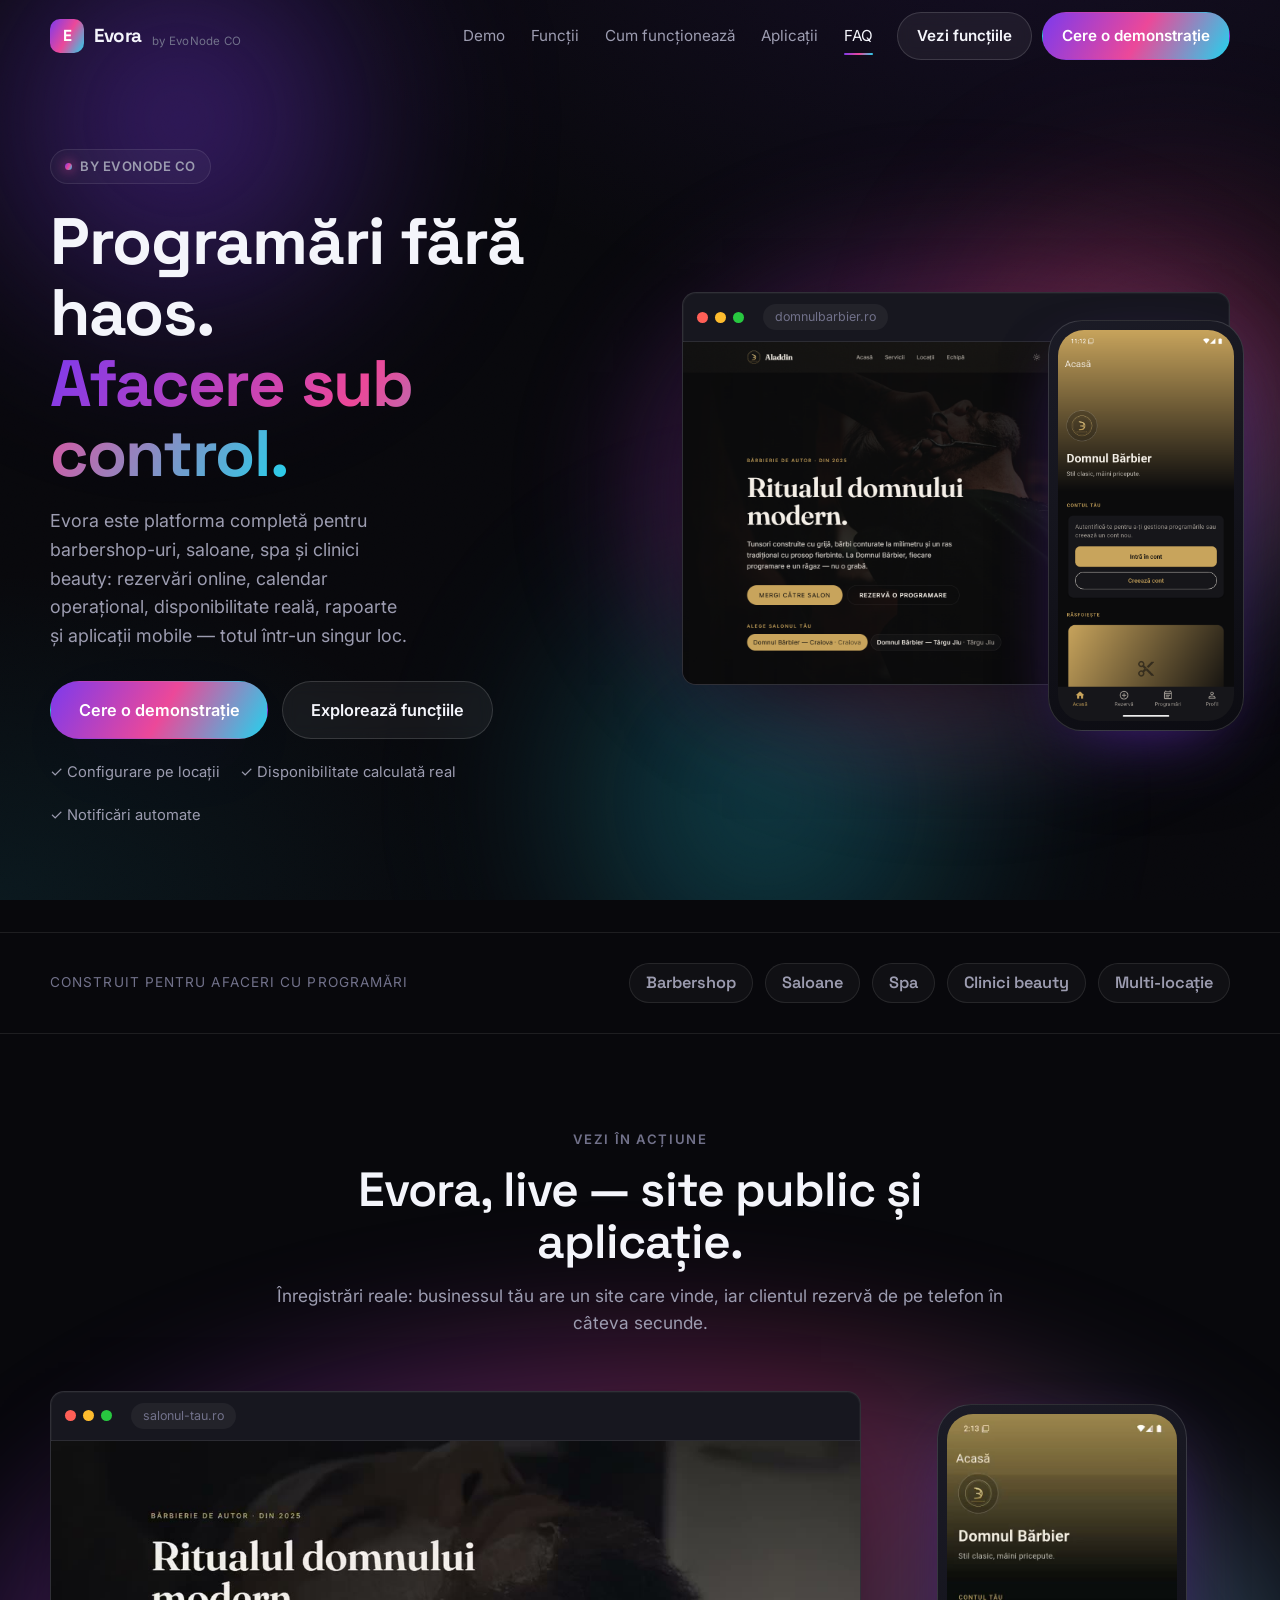
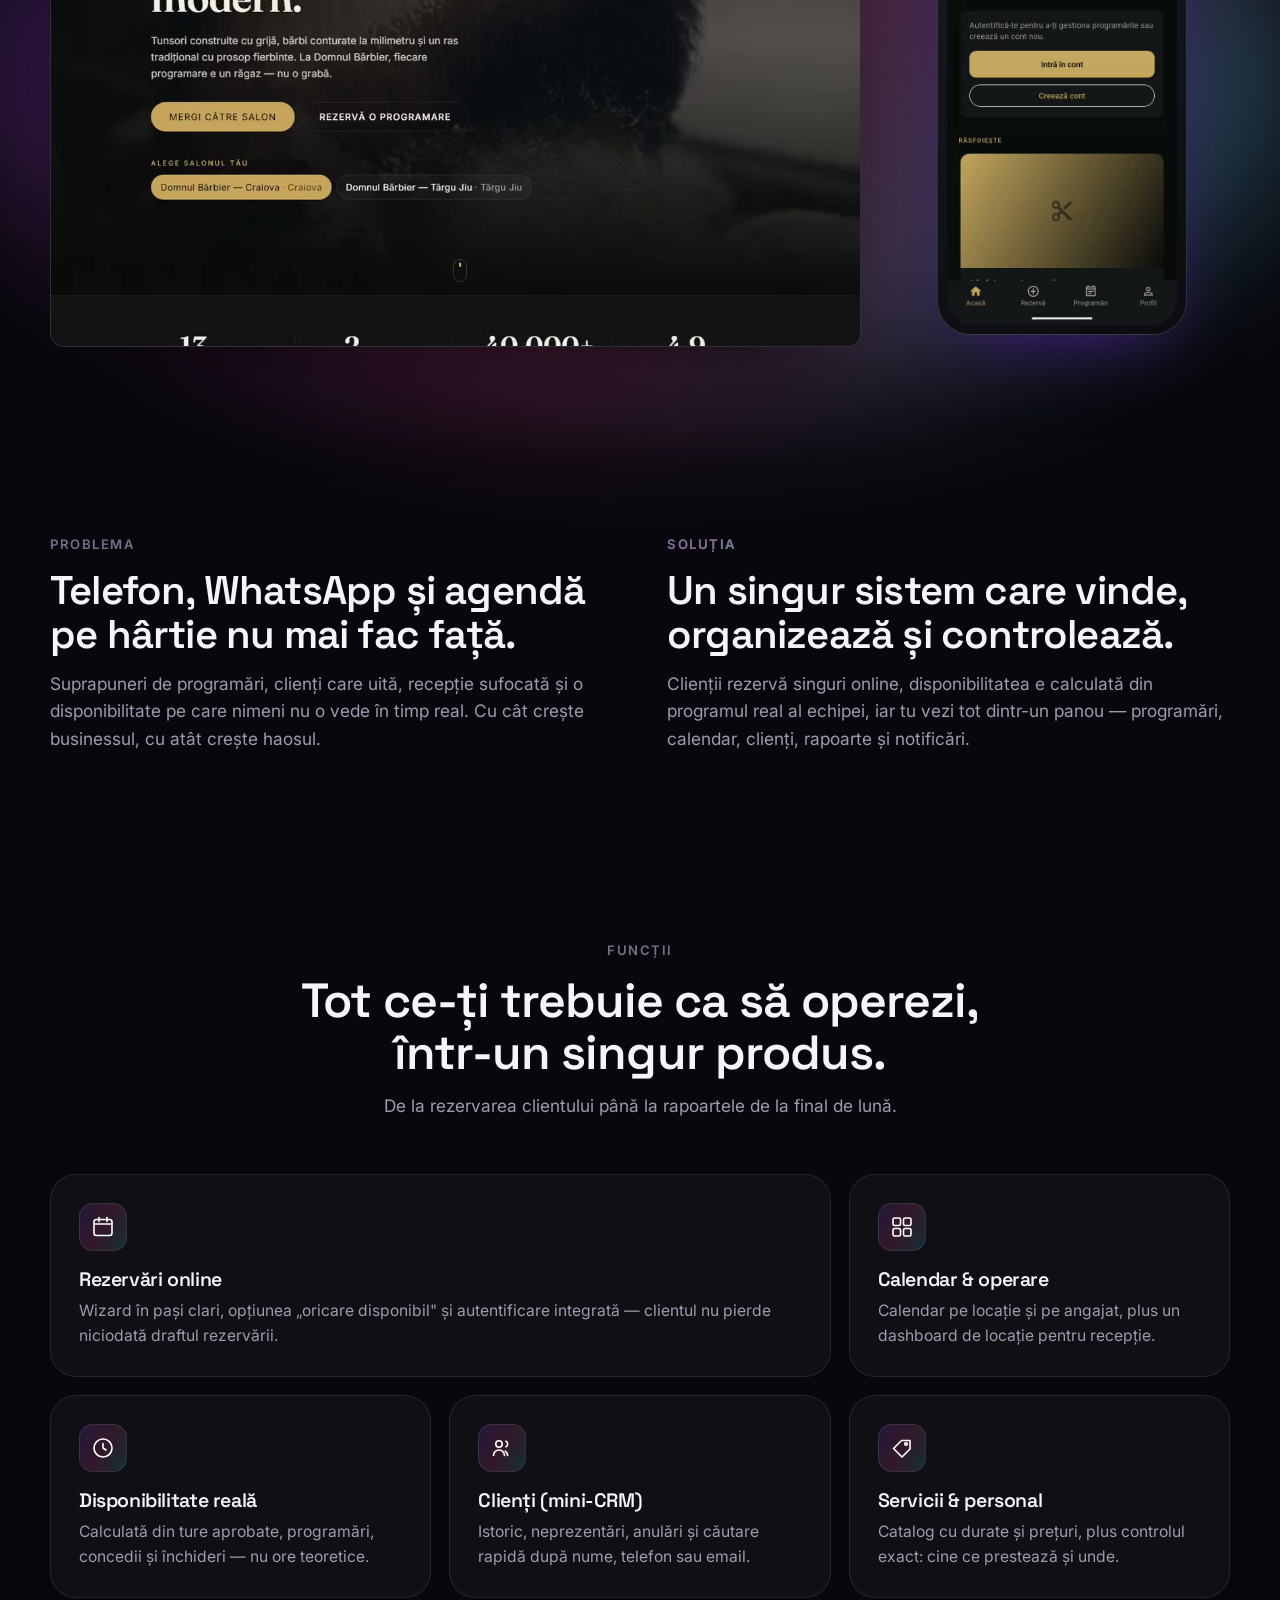
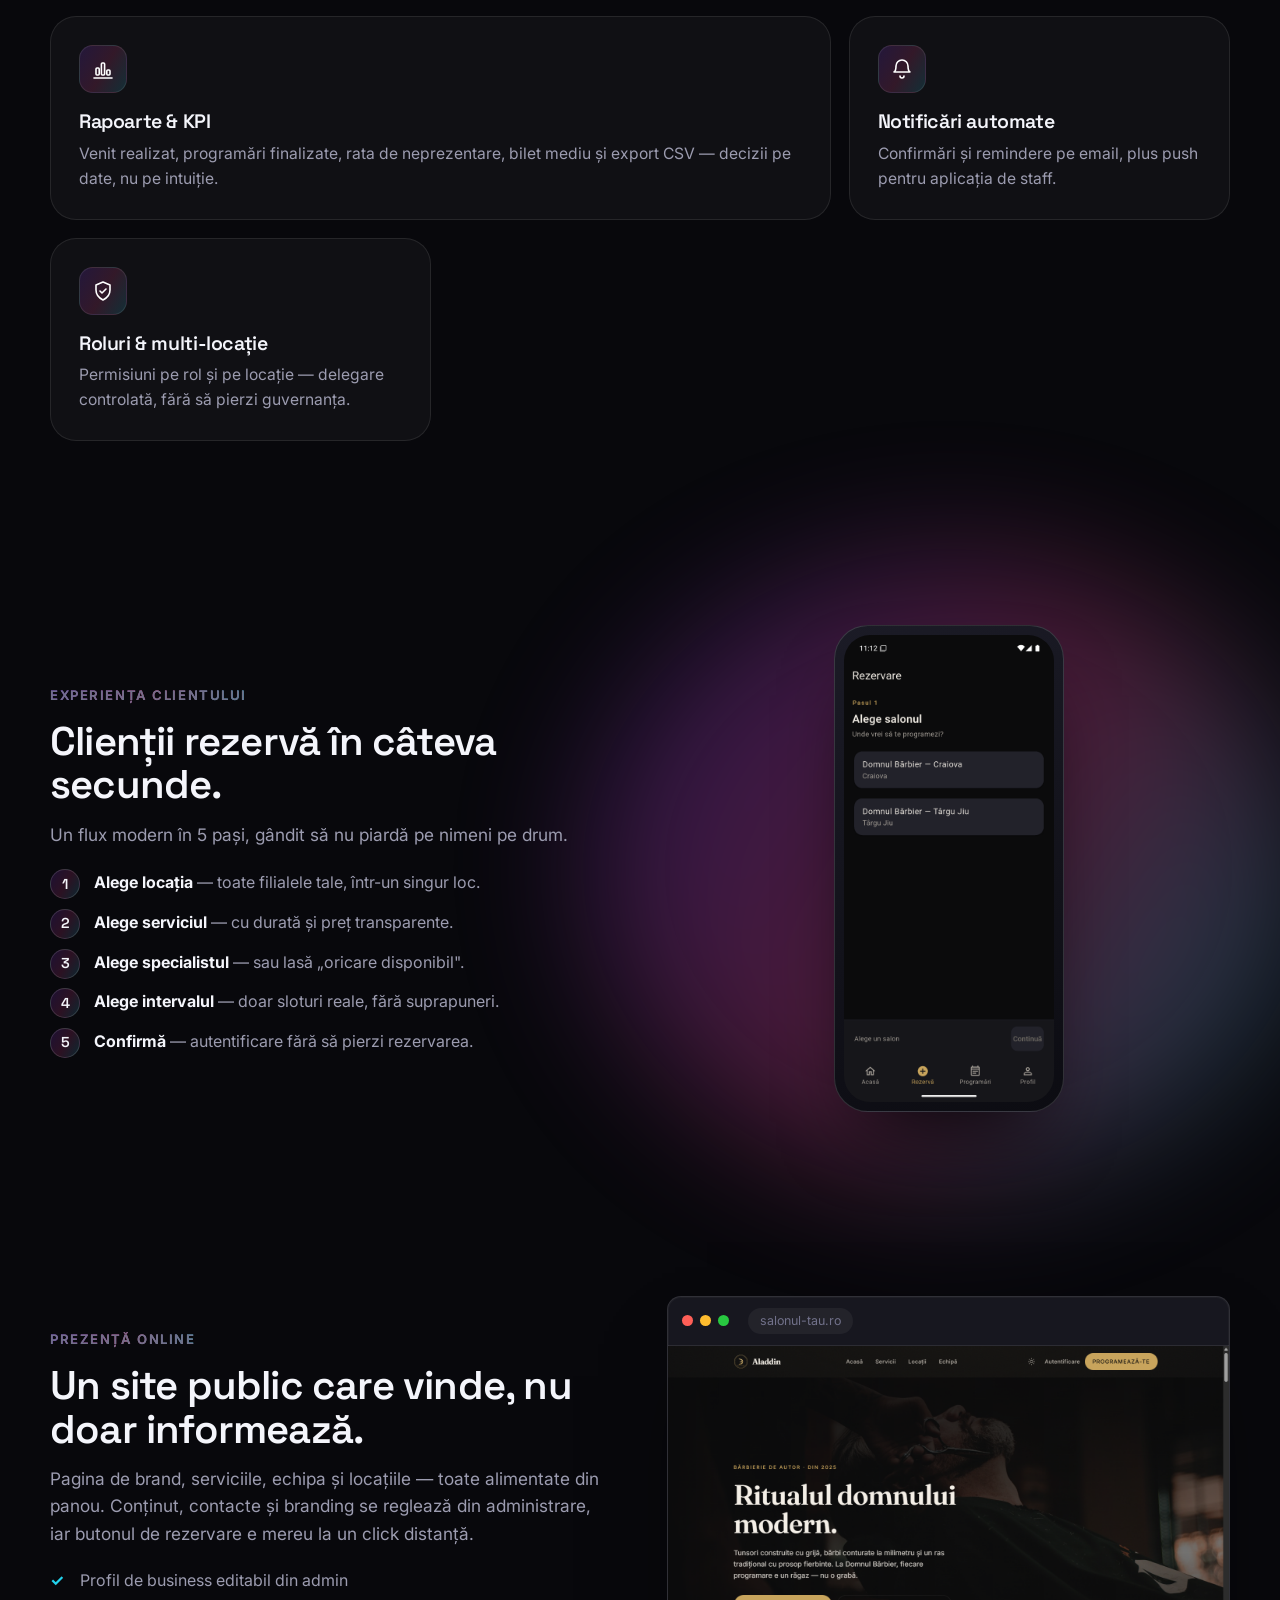
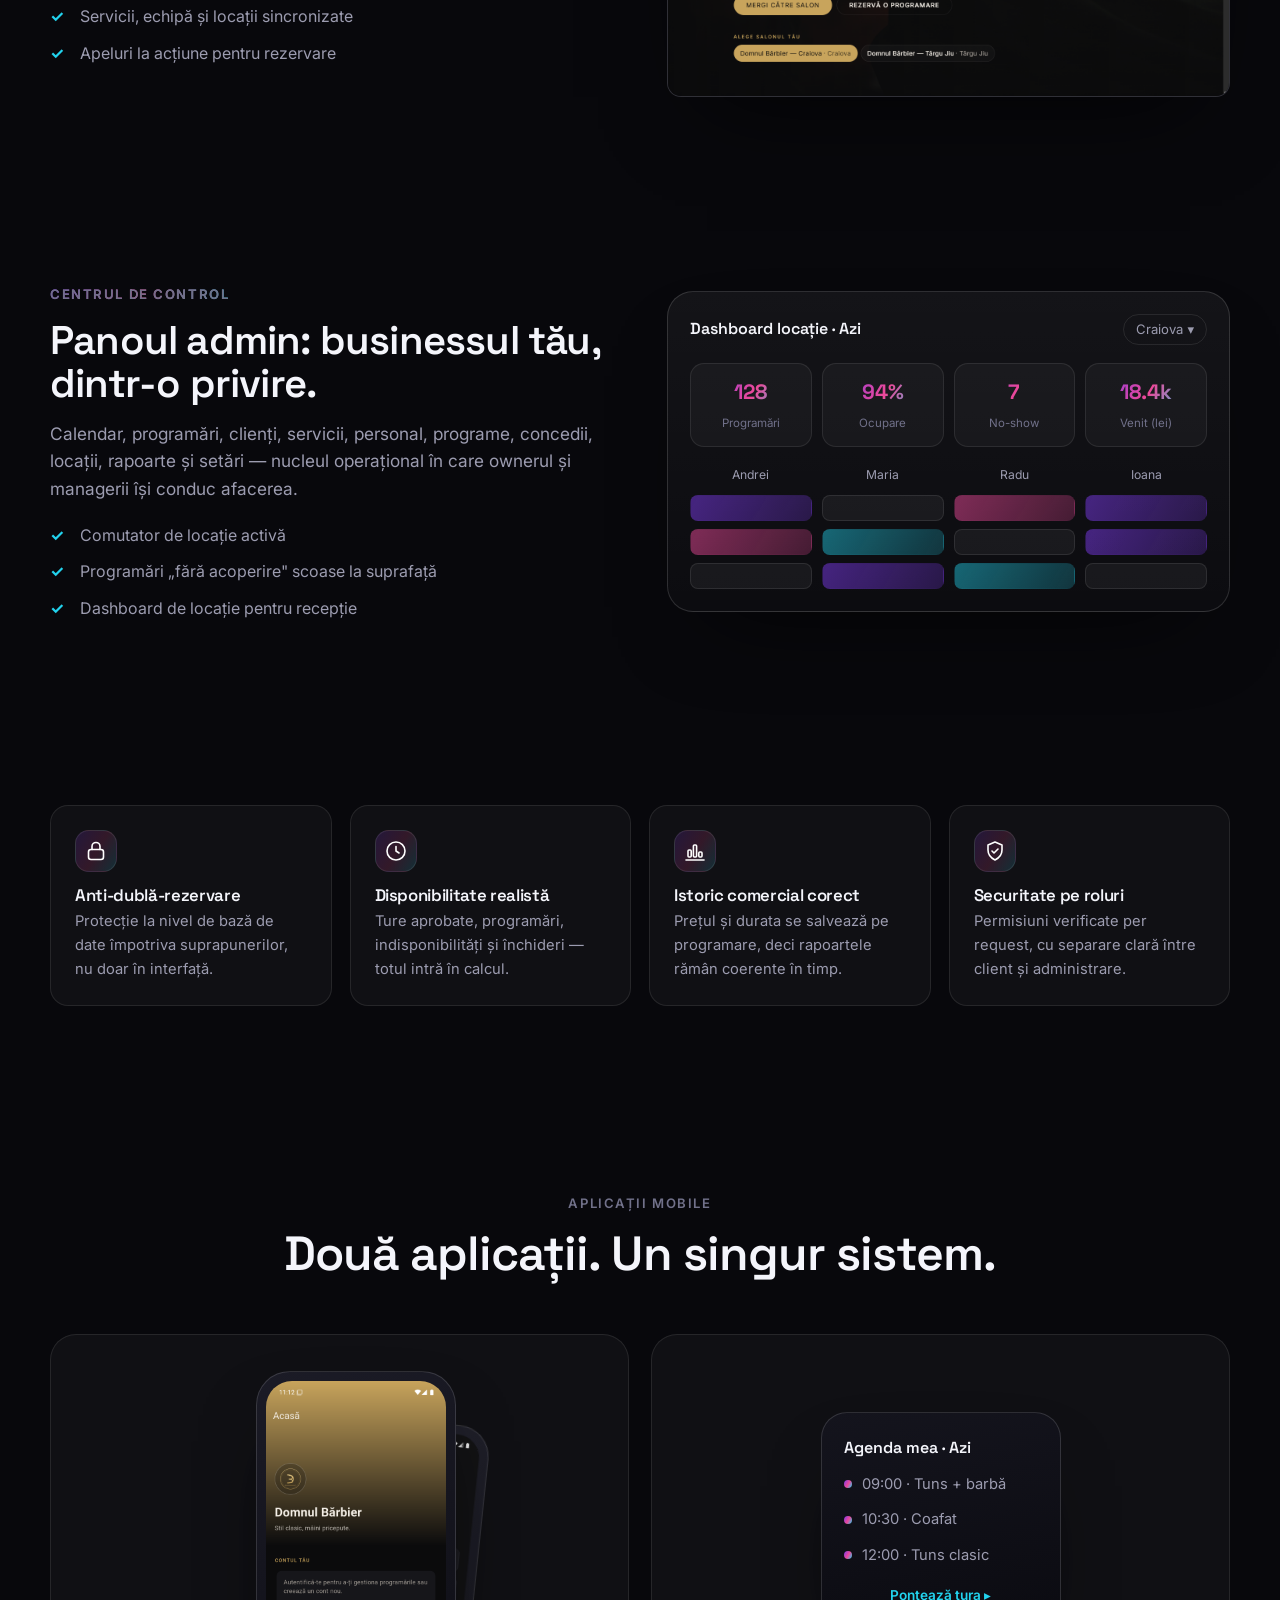
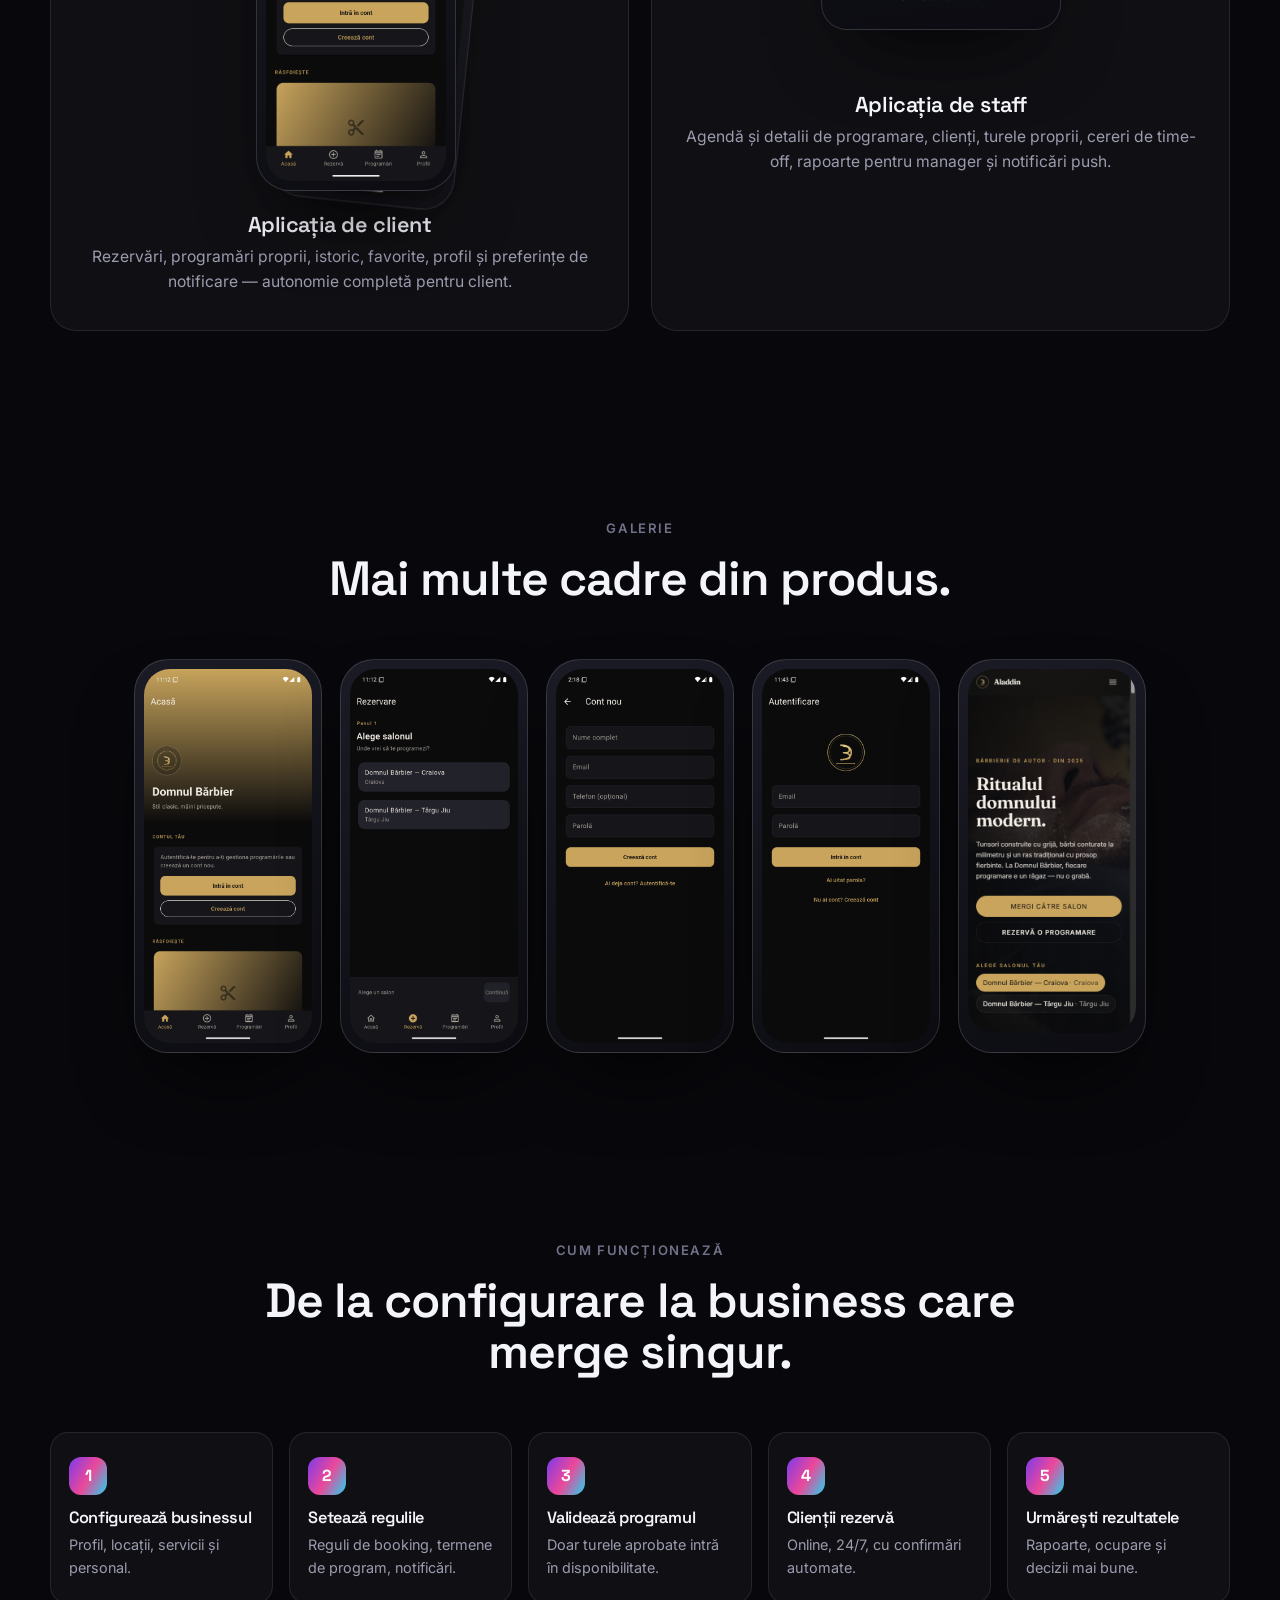
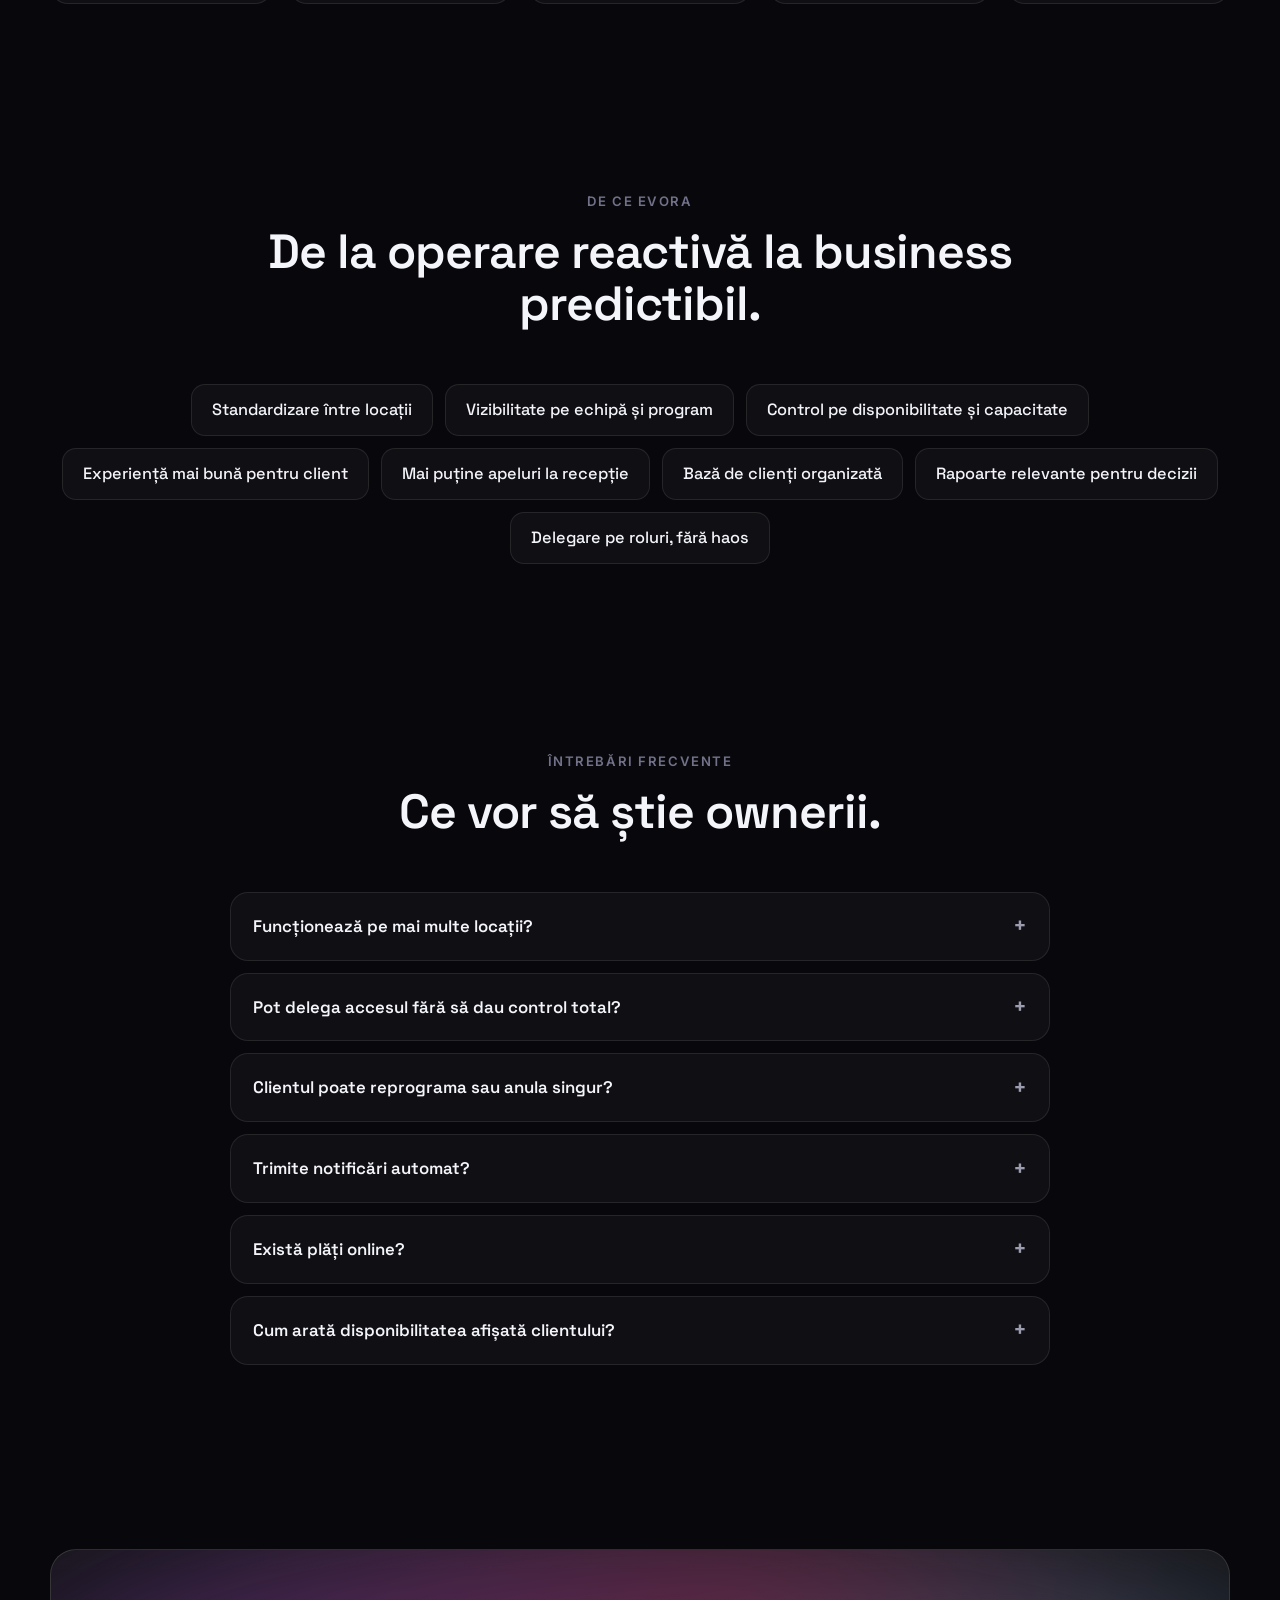
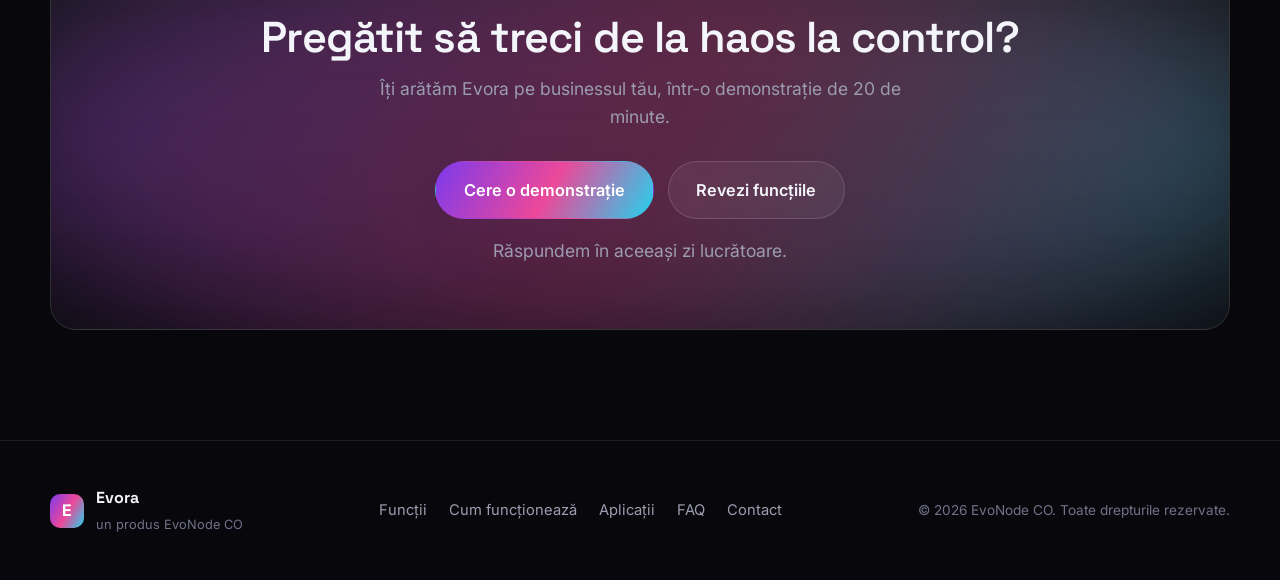
==== index.html @ c729e006 "feat: add "Vezi in actiune" video showcase + product gallery - Real demo videos: client app (screenr" ====
<!doctype html>
<html lang="ro">
<head>
  <meta charset="utf-8" />
  <meta name="viewport" content="width=device-width, initial-scale=1" />
  <title>Evora — Sistemul de operare al afacerii tale cu programări</title>
  <meta name="description" content="Evora este platforma completă pentru barbershop-uri, saloane, spa și clinici beauty: rezervări online, calendar operațional, disponibilitate reală, rapoarte și aplicații mobile. De la EvoNode CO." />
  <meta name="theme-color" content="#0A0A0F" />

  <!-- Open Graph / Twitter -->
  <meta property="og:type" content="website" />
  <meta property="og:url" content="https://evora-site.vercel.app/" />
  <meta property="og:site_name" content="Evora" />
  <meta property="og:title" content="Evora — programări fără haos, afacere sub control" />
  <meta property="og:description" content="Platforma completă de programări și operare pentru afaceri cu servicii. De la EvoNode CO." />
  <meta property="og:image" content="https://evora-site.vercel.app/assets/og.png" />
  <meta property="og:image:width" content="1200" />
  <meta property="og:image:height" content="630" />
  <meta name="twitter:card" content="summary_large_image" />
  <meta name="twitter:title" content="Evora — programări fără haos, afacere sub control" />
  <meta name="twitter:description" content="Platforma completă de programări și operare pentru afaceri cu servicii. De la EvoNode CO." />
  <meta name="twitter:image" content="https://evora-site.vercel.app/assets/og.png" />

  <link rel="icon" href="data:image/svg+xml,%3Csvg xmlns='http://www.w3.org/2000/svg' viewBox='0 0 64 64'%3E%3Cdefs%3E%3ClinearGradient id='g' x1='0' y1='0' x2='1' y2='1'%3E%3Cstop offset='0' stop-color='%237C3AED'/%3E%3Cstop offset='0.55' stop-color='%23EC4899'/%3E%3Cstop offset='1' stop-color='%2306B6D4'/%3E%3C/linearGradient%3E%3C/defs%3E%3Crect width='64' height='64' rx='16' fill='%230A0A0F'/%3E%3Ctext x='32' y='45' font-family='Arial,sans-serif' font-size='40' font-weight='700' text-anchor='middle' fill='url(%23g)'%3EE%3C/text%3E%3C/svg%3E" />

  <link rel="preconnect" href="https://fonts.googleapis.com" />
  <link rel="preconnect" href="https://fonts.gstatic.com" crossorigin />
  <link href="https://fonts.googleapis.com/css2?family=Inter:wght@400;500;600&family=Space+Grotesk:wght@500;600;700&display=swap" rel="stylesheet" />
  <link rel="stylesheet" href="styles.css" />
</head>
<body>
  <div class="scroll-progress" id="progress" aria-hidden="true"></div>
  <!-- Ambient gradient field -->
  <div class="bg-field" aria-hidden="true">
    <span class="blob blob-1"></span>
    <span class="blob blob-2"></span>
    <span class="blob blob-3"></span>
    <span class="grain"></span>
  </div>

  <!-- NAV -->
  <header class="nav" id="nav">
    <div class="container nav-inner">
      <a class="brand" href="#top" aria-label="Evora — acasă">
        <span class="brand-mark">E</span>
        <span class="brand-name">Evora</span>
        <span class="brand-by">by EvoNode&nbsp;CO</span>
      </a>
      <nav class="nav-links" aria-label="Navigare principală">
        <a href="#demo">Demo</a>
        <a href="#functii">Funcții</a>
        <a href="#cum">Cum funcționează</a>
        <a href="#mobile">Aplicații</a>
        <a href="#faq">FAQ</a>
      </nav>
      <div class="nav-cta">
        <a class="btn btn-ghost" href="#functii">Vezi funcțiile</a>
        <a class="btn btn-primary" href="#contact">Cere o demonstrație</a>
      </div>
      <button class="nav-toggle" id="navToggle" aria-label="Deschide meniul" aria-expanded="false">
        <span></span><span></span><span></span>
      </button>
    </div>
    <div class="mobile-menu" id="mobileMenu" hidden>
      <a href="#demo">Demo</a>
      <a href="#functii">Funcții</a>
      <a href="#cum">Cum funcționează</a>
      <a href="#mobile">Aplicații</a>
      <a href="#faq">FAQ</a>
      <a class="btn btn-primary" href="#contact">Cere o demonstrație</a>
    </div>
  </header>

  <main id="top">
    <!-- HERO -->
    <section class="hero">
      <div class="container hero-inner">
        <div class="hero-copy reveal">
          <span class="eyebrow"><span class="dot"></span> by EvoNode&nbsp;CO</span>
          <h1 class="hero-title">
            Programări fără haos.<br />
            <span class="grad-text">Afacere sub control.</span>
          </h1>
          <p class="hero-sub">
            Evora este platforma completă pentru barbershop-uri, saloane, spa și clinici
            beauty: rezervări online, calendar operațional, disponibilitate reală,
            rapoarte și aplicații mobile — totul într-un singur loc.
          </p>
          <div class="hero-actions">
            <a class="btn btn-primary btn-lg" href="#contact">Cere o demonstrație</a>
            <a class="btn btn-ghost btn-lg" href="#functii">Explorează funcțiile</a>
          </div>
          <ul class="hero-points">
            <li>✓ Configurare pe locații</li>
            <li>✓ Disponibilitate calculată real</li>
            <li>✓ Notificări automate</li>
          </ul>
        </div>

        <div class="hero-visual reveal">
          <div class="glow-ring" aria-hidden="true"></div>
          <figure class="browser">
            <div class="browser-bar"><span></span><span></span><span></span><em>domnulbarbier.ro</em></div>
            <img src="assets/public-site-desktop.png" alt="Site-ul public al unui salon construit cu Evora" loading="eager" />
          </figure>
          <figure class="phone phone-float">
            <img src="assets/app-home.png" alt="Aplicația de client Evora — ecranul principal" loading="lazy" />
          </figure>
        </div>
      </div>
    </section>

    <!-- TRUST BAND -->
    <section class="band reveal" aria-label="Pentru cine este Evora">
      <div class="container band-inner">
        <span class="band-label">Construit pentru afaceri cu programări</span>
        <div class="band-chips">
          <span>Barbershop</span><span>Saloane</span><span>Spa</span>
          <span>Clinici beauty</span><span>Multi-locație</span>
        </div>
      </div>
    </section>

    <!-- VIDEO SHOWCASE -->
    <section class="section video-showcase" id="demo">
      <div class="container">
        <header class="section-head reveal">
          <span class="kicker">Vezi în acțiune</span>
          <h2 class="section-title xl">Evora, live — site public și aplicație.</h2>
          <p class="lead center">Înregistrări reale: businessul tău are un site care vinde, iar clientul rezervă de pe telefon în câteva secunde.</p>
        </header>
        <div class="showcase reveal">
          <div class="glow-ring" aria-hidden="true"></div>
          <figure class="browser showcase-web">
            <div class="browser-bar"><span></span><span></span><span></span><em>salonul-tau.ro</em></div>
            <video src="assets/website-demo.mp4" poster="assets/website-poster.jpg" autoplay muted loop playsinline preload="metadata" aria-label="Demonstrație site public"></video>
          </figure>
          <figure class="phone showcase-app">
            <video src="assets/app-demo.mp4" poster="assets/app-poster.jpg" autoplay muted loop playsinline preload="metadata" aria-label="Demonstrație aplicație client"></video>
          </figure>
        </div>
      </div>
    </section>

    <!-- PROBLEM -> SOLUTION -->
    <section class="section problem">
      <div class="container two-col">
        <div class="reveal">
          <span class="kicker">Problema</span>
          <h2 class="section-title">Telefon, WhatsApp și agendă pe hârtie nu mai fac față.</h2>
          <p class="lead">
            Suprapuneri de programări, clienți care uită, recepție sufocată și o
            disponibilitate pe care nimeni nu o vede în timp real. Cu cât crește
            businessul, cu atât crește haosul.
          </p>
        </div>
        <div class="reveal">
          <span class="kicker grad-text">Soluția</span>
          <h2 class="section-title">Un singur sistem care vinde, organizează și controlează.</h2>
          <p class="lead">
            Clienții rezervă singuri online, disponibilitatea e calculată din programul
            real al echipei, iar tu vezi tot dintr-un panou — programări, calendar,
            clienți, rapoarte și notificări.
          </p>
        </div>
      </div>
    </section>

    <!-- FEATURES BENTO -->
    <section class="section" id="functii">
      <div class="container">
        <header class="section-head reveal">
          <span class="kicker">Funcții</span>
          <h2 class="section-title xl">Tot ce-ți trebuie ca să operezi, într-un singur produs.</h2>
          <p class="lead center">De la rezervarea clientului până la rapoartele de la final de lună.</p>
        </header>

        <div class="bento">
          <article class="card bento-wide reveal">
            <div class="ic"><svg viewBox="0 0 24 24" fill="none" stroke="currentColor" stroke-width="1.6" stroke-linecap="round" stroke-linejoin="round"><rect x="3" y="4.5" width="18" height="16" rx="2.5"/><path d="M3 9h18M8 2.5v4M16 2.5v4"/></svg></div>
            <h3>Rezervări online</h3>
            <p>Wizard în pași clari, opțiunea „oricare disponibil" și autentificare integrată — clientul nu pierde niciodată draftul rezervării.</p>
          </article>
          <article class="card reveal">
            <div class="ic"><svg viewBox="0 0 24 24" fill="none" stroke="currentColor" stroke-width="1.6" stroke-linecap="round" stroke-linejoin="round"><rect x="3" y="3" width="7.5" height="7.5" rx="1.6"/><rect x="13.5" y="3" width="7.5" height="7.5" rx="1.6"/><rect x="3" y="13.5" width="7.5" height="7.5" rx="1.6"/><rect x="13.5" y="13.5" width="7.5" height="7.5" rx="1.6"/></svg></div>
            <h3>Calendar &amp; operare</h3>
            <p>Calendar pe locație și pe angajat, plus un dashboard de locație pentru recepție.</p>
          </article>
          <article class="card reveal">
            <div class="ic"><svg viewBox="0 0 24 24" fill="none" stroke="currentColor" stroke-width="1.6" stroke-linecap="round" stroke-linejoin="round"><circle cx="12" cy="12" r="9"/><path d="M12 7.5V12l3 2"/></svg></div>
            <h3>Disponibilitate reală</h3>
            <p>Calculată din ture aprobate, programări, concedii și închideri — nu ore teoretice.</p>
          </article>
          <article class="card reveal">
            <div class="ic"><svg viewBox="0 0 24 24" fill="none" stroke="currentColor" stroke-width="1.6" stroke-linecap="round" stroke-linejoin="round"><circle cx="9" cy="8" r="3.2"/><path d="M3.5 19.5a5.5 5.5 0 0 1 11 0M16 5.2a3.2 3.2 0 0 1 0 5.6M17.6 19.5a5.5 5.5 0 0 0-2.3-4.4"/></svg></div>
            <h3>Clienți (mini-CRM)</h3>
            <p>Istoric, neprezentări, anulări și căutare rapidă după nume, telefon sau email.</p>
          </article>
          <article class="card reveal">
            <div class="ic"><svg viewBox="0 0 24 24" fill="none" stroke="currentColor" stroke-width="1.6" stroke-linecap="round" stroke-linejoin="round"><path d="M3.5 12.5l8-8H20v8.5l-8 8z"/><circle cx="16" cy="8" r="1.3"/></svg></div>
            <h3>Servicii &amp; personal</h3>
            <p>Catalog cu durate și prețuri, plus controlul exact: cine ce prestează și unde.</p>
          </article>
          <article class="card bento-wide reveal">
            <div class="ic"><svg viewBox="0 0 24 24" fill="none" stroke="currentColor" stroke-width="1.6" stroke-linecap="round" stroke-linejoin="round"><path d="M3 21h18"/><rect x="5" y="11" width="3.2" height="7" rx="1"/><rect x="10.4" y="6" width="3.2" height="12" rx="1"/><rect x="15.8" y="13" width="3.2" height="5" rx="1"/></svg></div>
            <h3>Rapoarte &amp; KPI</h3>
            <p>Venit realizat, programări finalizate, rata de neprezentare, bilet mediu și export CSV — decizii pe date, nu pe intuiție.</p>
          </article>
          <article class="card reveal">
            <div class="ic"><svg viewBox="0 0 24 24" fill="none" stroke="currentColor" stroke-width="1.6" stroke-linecap="round" stroke-linejoin="round"><path d="M6 9a6 6 0 0 1 12 0c0 5 2 6 2 6H4s2-1 2-6"/><path d="M10 19a2 2 0 0 0 4 0"/></svg></div>
            <h3>Notificări automate</h3>
            <p>Confirmări și remindere pe email, plus push pentru aplicația de staff.</p>
          </article>
          <article class="card reveal">
            <div class="ic"><svg viewBox="0 0 24 24" fill="none" stroke="currentColor" stroke-width="1.6" stroke-linecap="round" stroke-linejoin="round"><path d="M12 3l7 3v5c0 4.5-3 8-7 10-4-2-7-5.5-7-10V6z"/><path d="M9 12l2 2 4-4"/></svg></div>
            <h3>Roluri &amp; multi-locație</h3>
            <p>Permisiuni pe rol și pe locație — delegare controlată, fără să pierzi guvernanța.</p>
          </article>
        </div>
      </div>
    </section>

    <!-- DEEP DIVE 1: BOOKING -->
    <section class="section feature-row">
      <div class="container two-col align">
        <div class="reveal">
          <span class="kicker grad-text">Experiența clientului</span>
          <h2 class="section-title">Clienții rezervă în câteva secunde.</h2>
          <p class="lead">Un flux modern în 5 pași, gândit să nu piardă pe nimeni pe drum.</p>
          <ol class="steps">
            <li><b>Alege locația</b> — toate filialele tale, într-un singur loc.</li>
            <li><b>Alege serviciul</b> — cu durată și preț transparente.</li>
            <li><b>Alege specialistul</b> — sau lasă „oricare disponibil".</li>
            <li><b>Alege intervalul</b> — doar sloturi reale, fără suprapuneri.</li>
            <li><b>Confirmă</b> — autentificare fără să pierzi rezervarea.</li>
          </ol>
        </div>
        <div class="reveal media-center">
          <div class="glow-ring small" aria-hidden="true"></div>
          <figure class="phone">
            <img src="assets/app-booking.png" alt="Wizardul de rezervare din aplicația Evora, pasul de alegere a salonului" loading="lazy" />
          </figure>
        </div>
      </div>
    </section>

    <!-- DEEP DIVE 2: PUBLIC SITE -->
    <section class="section feature-row alt">
      <div class="container two-col align reverse">
        <div class="reveal media-center">
          <figure class="browser">
            <div class="browser-bar"><span></span><span></span><span></span><em>salonul-tau.ro</em></div>
            <img src="assets/public-site-desktop.png" alt="Pagina publică de prezentare a businessului, generată de Evora" loading="lazy" />
          </figure>
        </div>
        <div class="reveal">
          <span class="kicker grad-text">Prezență online</span>
          <h2 class="section-title">Un site public care vinde, nu doar informează.</h2>
          <p class="lead">
            Pagina de brand, serviciile, echipa și locațiile — toate alimentate din
            panou. Conținut, contacte și branding se reglează din administrare, iar
            butonul de rezervare e mereu la un click distanță.
          </p>
          <ul class="ticks">
            <li>Profil de business editabil din admin</li>
            <li>Servicii, echipă și locații sincronizate</li>
            <li>Apeluri la acțiune pentru rezervare</li>
          </ul>
        </div>
      </div>
    </section>

    <!-- DEEP DIVE 3: ADMIN (CSS mockup) -->
    <section class="section feature-row">
      <div class="container two-col align">
        <div class="reveal">
          <span class="kicker grad-text">Centrul de control</span>
          <h2 class="section-title">Panoul admin: businessul tău, dintr-o privire.</h2>
          <p class="lead">
            Calendar, programări, clienți, servicii, personal, programe, concedii,
            locații, rapoarte și setări — nucleul operațional în care ownerul și
            managerii își conduc afacerea.
          </p>
          <ul class="ticks">
            <li>Comutator de locație activă</li>
            <li>Programări „fără acoperire" scoase la suprafață</li>
            <li>Dashboard de locație pentru recepție</li>
          </ul>
        </div>
        <div class="reveal">
          <div class="mock-dash">
            <div class="mock-head">
              <span class="mock-title">Dashboard locație · Azi</span>
              <span class="mock-pill">Craiova ▾</span>
            </div>
            <div class="mock-kpis">
              <div class="mock-kpi"><span class="k">128</span><span class="l">Programări</span></div>
              <div class="mock-kpi"><span class="k">94%</span><span class="l">Ocupare</span></div>
              <div class="mock-kpi"><span class="k">7</span><span class="l">No-show</span></div>
              <div class="mock-kpi"><span class="k">18.4k</span><span class="l">Venit (lei)</span></div>
            </div>
            <div class="mock-grid">
              <div class="mock-col"><span class="mc-name">Andrei</span>
                <div class="slot s1"></div><div class="slot s2"></div><div class="slot"></div></div>
              <div class="mock-col"><span class="mc-name">Maria</span>
                <div class="slot"></div><div class="slot s3"></div><div class="slot s1"></div></div>
              <div class="mock-col"><span class="mc-name">Radu</span>
                <div class="slot s2"></div><div class="slot"></div><div class="slot s3"></div></div>
              <div class="mock-col"><span class="mc-name">Ioana</span>
                <div class="slot s1"></div><div class="slot s1"></div><div class="slot"></div></div>
            </div>
          </div>
        </div>
      </div>
    </section>

    <!-- TECH TRUST STRIP -->
    <section class="section">
      <div class="container">
        <div class="trust-grid reveal">
          <div class="trust">
            <div class="ic sm"><svg viewBox="0 0 24 24" fill="none" stroke="currentColor" stroke-width="1.6" stroke-linecap="round" stroke-linejoin="round"><rect x="4.5" y="10.5" width="15" height="10" rx="2.5"/><path d="M8 10.5V7.5a4 4 0 0 1 8 0v3"/></svg></div>
            <h4>Anti-dublă-rezervare</h4>
            <p>Protecție la nivel de bază de date împotriva suprapunerilor, nu doar în interfață.</p>
          </div>
          <div class="trust">
            <div class="ic sm"><svg viewBox="0 0 24 24" fill="none" stroke="currentColor" stroke-width="1.6" stroke-linecap="round" stroke-linejoin="round"><circle cx="12" cy="12" r="9"/><path d="M12 7.5V12l3 2"/></svg></div>
            <h4>Disponibilitate realistă</h4>
            <p>Ture aprobate, programări, indisponibilități și închideri — totul intră în calcul.</p>
          </div>
          <div class="trust">
            <div class="ic sm"><svg viewBox="0 0 24 24" fill="none" stroke="currentColor" stroke-width="1.6" stroke-linecap="round" stroke-linejoin="round"><path d="M3 21h18"/><rect x="5" y="11" width="3.2" height="7" rx="1"/><rect x="10.4" y="6" width="3.2" height="12" rx="1"/><rect x="15.8" y="13" width="3.2" height="5" rx="1"/></svg></div>
            <h4>Istoric comercial corect</h4>
            <p>Prețul și durata se salvează pe programare, deci rapoartele rămân coerente în timp.</p>
          </div>
          <div class="trust">
            <div class="ic sm"><svg viewBox="0 0 24 24" fill="none" stroke="currentColor" stroke-width="1.6" stroke-linecap="round" stroke-linejoin="round"><path d="M12 3l7 3v5c0 4.5-3 8-7 10-4-2-7-5.5-7-10V6z"/><path d="M9 12l2 2 4-4"/></svg></div>
            <h4>Securitate pe roluri</h4>
            <p>Permisiuni verificate per request, cu separare clară între client și administrare.</p>
          </div>
        </div>
      </div>
    </section>

    <!-- MOBILE APPS -->
    <section class="section" id="mobile">
      <div class="container">
        <header class="section-head reveal">
          <span class="kicker">Aplicații mobile</span>
          <h2 class="section-title xl">Două aplicații. Un singur sistem.</h2>
        </header>
        <div class="apps">
          <div class="app-block card reveal">
            <div class="app-phones">
              <figure class="phone sm"><img src="assets/app-home.png" alt="Aplicația de client — ecran principal" loading="lazy" /></figure>
              <figure class="phone sm phone-back"><img src="assets/app-login.png" alt="Aplicația de client — autentificare" loading="lazy" /></figure>
            </div>
            <div class="app-text">
              <h3>Aplicația de client</h3>
              <p>Rezervări, programări proprii, istoric, favorite, profil și preferințe de notificare — autonomie completă pentru client.</p>
            </div>
          </div>
          <div class="app-block card reveal">
            <div class="app-mock">
              <div class="mock-staff">
                <span class="ms-row ms-title">Agenda mea · Azi</span>
                <span class="ms-row"><i></i> 09:00 · Tuns + barbă</span>
                <span class="ms-row"><i></i> 10:30 · Coafat</span>
                <span class="ms-row"><i></i> 12:00 · Tuns clasic</span>
                <span class="ms-cta">Pontează tura ▸</span>
              </div>
            </div>
            <div class="app-text">
              <h3>Aplicația de staff</h3>
              <p>Agendă și detalii de programare, clienți, turele proprii, cereri de time-off, rapoarte pentru manager și notificări push.</p>
            </div>
          </div>
        </div>
      </div>
    </section>

    <!-- GALLERY -->
    <section class="section" id="galerie">
      <div class="container">
        <header class="section-head reveal">
          <span class="kicker">Galerie</span>
          <h2 class="section-title xl">Mai multe cadre din produs.</h2>
        </header>
        <div class="gallery reveal">
          <figure class="phone sm"><img src="assets/app-home.png" alt="Aplicația client — Acasă" loading="lazy" /></figure>
          <figure class="phone sm"><img src="assets/app-booking.png" alt="Aplicația client — rezervare" loading="lazy" /></figure>
          <figure class="phone sm"><img src="assets/app-register.png" alt="Aplicația client — cont nou" loading="lazy" /></figure>
          <figure class="phone sm"><img src="assets/app-login.png" alt="Aplicația client — autentificare" loading="lazy" /></figure>
          <figure class="phone sm"><img src="assets/public-site-mobile.png" alt="Site public pe mobil" loading="lazy" /></figure>
        </div>
      </div>
    </section>

    <!-- HOW IT WORKS -->
    <section class="section" id="cum">
      <div class="container">
        <header class="section-head reveal">
          <span class="kicker">Cum funcționează</span>
          <h2 class="section-title xl">De la configurare la business care merge singur.</h2>
        </header>
        <div class="flow reveal">
          <div class="flow-step"><span class="fn">1</span><h4>Configurează businessul</h4><p>Profil, locații, servicii și personal.</p></div>
          <div class="flow-step"><span class="fn">2</span><h4>Setează regulile</h4><p>Reguli de booking, termene de program, notificări.</p></div>
          <div class="flow-step"><span class="fn">3</span><h4>Validează programul</h4><p>Doar turele aprobate intră în disponibilitate.</p></div>
          <div class="flow-step"><span class="fn">4</span><h4>Clienții rezervă</h4><p>Online, 24/7, cu confirmări automate.</p></div>
          <div class="flow-step"><span class="fn">5</span><h4>Urmărești rezultatele</h4><p>Rapoarte, ocupare și decizii mai bune.</p></div>
        </div>
      </div>
    </section>

    <!-- BENEFITS -->
    <section class="section">
      <div class="container">
        <header class="section-head reveal">
          <span class="kicker">De ce Evora</span>
          <h2 class="section-title xl">De la operare reactivă la business predictibil.</h2>
        </header>
        <div class="benefits reveal">
          <span>Standardizare între locații</span>
          <span>Vizibilitate pe echipă și program</span>
          <span>Control pe disponibilitate și capacitate</span>
          <span>Experiență mai bună pentru client</span>
          <span>Mai puține apeluri la recepție</span>
          <span>Bază de clienți organizată</span>
          <span>Rapoarte relevante pentru decizii</span>
          <span>Delegare pe roluri, fără haos</span>
        </div>
      </div>
    </section>

    <!-- FAQ -->
    <section class="section" id="faq">
      <div class="container narrow">
        <header class="section-head reveal">
          <span class="kicker">Întrebări frecvente</span>
          <h2 class="section-title xl">Ce vor să știe ownerii.</h2>
        </header>
        <div class="faq reveal">
          <details><summary>Funcționează pe mai multe locații?<span class="chev">+</span></summary><p>Da. Evora e construită pentru un business cu una sau mai multe locații, fiecare cu program, servicii și personal proprii.</p></details>
          <details><summary>Pot delega accesul fără să dau control total?<span class="chev">+</span></summary><p>Da. Sistemul are roluri și permisiuni granulare, globale sau pe locație — owner, manager, recepție, angajat, coordonator de program.</p></details>
          <details><summary>Clientul poate reprograma sau anula singur?<span class="chev">+</span></summary><p>Da, în limitele regulilor pe care le configurezi (fereastră de anulare, timp minim de notificare etc.).</p></details>
          <details><summary>Trimite notificări automat?<span class="chev">+</span></summary><p>Da — confirmări și remindere pe email, cu jurnal de notificări, plus push pentru aplicația de staff. Infrastructura pentru SMS este pregătită.</p></details>
          <details><summary>Există plăți online?<span class="chev">+</span></summary><p>Plățile online sunt pe roadmap și nu fac parte din versiunea curentă a produsului.</p></details>
          <details><summary>Cum arată disponibilitatea afișată clientului?<span class="chev">+</span></summary><p>Realist: calculată din turele aprobate, programările existente, concedii, indisponibilități și închiderile de locație.</p></details>
        </div>
      </div>
    </section>

    <!-- FINAL CTA -->
    <section class="section cta-section" id="contact">
      <div class="container">
        <div class="cta-card reveal">
          <div class="glow-ring" aria-hidden="true"></div>
          <h2>Pregătit să treci de la haos la control?</h2>
          <p>Îți arătăm Evora pe businessul tău, într-o demonstrație de 20 de minute.</p>
          <div class="hero-actions center">
            <a class="btn btn-primary btn-lg" href="mailto:contact@evo-node.ro?subject=Cerere%20demonstrație%20Evora">Cere o demonstrație</a>
            <a class="btn btn-ghost btn-lg" href="#functii">Revezi funcțiile</a>
          </div>
          <p class="cta-fine">Răspundem în aceeași zi lucrătoare.</p>
        </div>
      </div>
    </section>
  </main>

  <!-- FOOTER -->
  <footer class="footer">
    <div class="container footer-inner">
      <div class="foot-brand">
        <span class="brand-mark">E</span>
        <div>
          <strong>Evora</strong>
          <span class="foot-by">un produs EvoNode CO</span>
        </div>
      </div>
      <nav class="foot-links" aria-label="Footer">
        <a href="#functii">Funcții</a>
        <a href="#cum">Cum funcționează</a>
        <a href="#mobile">Aplicații</a>
        <a href="#faq">FAQ</a>
        <a href="mailto:contact@evo-node.ro">Contact</a>
      </nav>
      <p class="copy">© <span id="year">2026</span> EvoNode CO. Toate drepturile rezervate.</p>
    </div>
  </footer>

  <script src="script.js"></script>
</body>
</html>
---- styles.css ----
/* ============================================================
   Evora — landing styles  ·  Modern SaaS / gradient bold
   ============================================================ */

*, *::before, *::after { box-sizing: border-box; }
* { margin: 0; }

:root {
  --bg: #08080c;
  --bg-2: #0c0c14;
  --text: #f4f5fb;
  --muted: #9c9cb0;
  --muted-2: #71718a;

  --g1: #7c3aed;   /* violet */
  --g2: #ec4899;   /* fuchsia */
  --g3: #22d3ee;   /* cyan */
  --grad: linear-gradient(120deg, var(--g1), var(--g2) 52%, var(--g3));
  --grad-soft: linear-gradient(120deg, rgba(124,58,237,.18), rgba(236,72,153,.16) 52%, rgba(34,211,238,.16));

  --card: rgba(255,255,255,.035);
  --card-2: rgba(255,255,255,.06);
  --brd: rgba(255,255,255,.09);
  --brd-2: rgba(255,255,255,.14);

  --radius: 18px;
  --radius-lg: 26px;
  --container: 1180px;
  --font-display: "Space Grotesk", system-ui, sans-serif;
  --font: "Inter", system-ui, -apple-system, Segoe UI, Roboto, sans-serif;

  --glow: 0 24px 70px -28px rgba(124,58,237,.65);
}

html { scroll-behavior: smooth; scroll-padding-top: 84px; }

body {
  font-family: var(--font);
  background: var(--bg);
  color: var(--text);
  line-height: 1.6;
  -webkit-font-smoothing: antialiased;
  text-rendering: optimizeLegibility;
  overflow-x: hidden;
}

img { max-width: 100%; display: block; }
a { color: inherit; text-decoration: none; }
h1, h2, h3, h4 { font-family: var(--font-display); font-weight: 600; line-height: 1.08; letter-spacing: -.02em; }

.container { width: min(100% - 40px, var(--container)); margin-inline: auto; }
.container.narrow { max-width: 820px; }

/* ---------- Ambient gradient background ---------- */
.bg-field { position: fixed; inset: 0; z-index: -1; overflow: hidden; background:
  radial-gradient(1200px 700px at 80% -10%, rgba(124,58,237,.10), transparent 60%),
  radial-gradient(900px 600px at 0% 100%, rgba(34,211,238,.08), transparent 55%),
  var(--bg); }
.blob { position: absolute; border-radius: 50%; filter: blur(90px); opacity: .55; will-change: transform; }
.blob-1 { width: 520px; height: 520px; top: -140px; left: -80px; background: radial-gradient(circle, #7c3aed, transparent 70%); animation: drift1 22s ease-in-out infinite; }
.blob-2 { width: 460px; height: 460px; top: 18%; right: -120px; background: radial-gradient(circle, #ec4899, transparent 70%); animation: drift2 26s ease-in-out infinite; }
.blob-3 { width: 560px; height: 560px; bottom: -180px; left: 38%; background: radial-gradient(circle, #22d3ee, transparent 70%); opacity: .35; animation: drift3 30s ease-in-out infinite; }
.grain { position: absolute; inset: 0; opacity: .04; mix-blend-mode: overlay;
  background-image: url("data:image/svg+xml,%3Csvg xmlns='http://www.w3.org/2000/svg' width='120' height='120'%3E%3Cfilter id='n'%3E%3CfeTurbulence type='fractalNoise' baseFrequency='0.9' numOctaves='3'/%3E%3C/filter%3E%3Crect width='100%25' height='100%25' filter='url(%23n)'/%3E%3C/svg%3E"); }

@keyframes drift1 { 50% { transform: translate(60px, 40px) scale(1.08); } }
@keyframes drift2 { 50% { transform: translate(-50px, 60px) scale(1.1); } }
@keyframes drift3 { 50% { transform: translate(40px, -50px) scale(1.05); } }

/* ---------- Buttons ---------- */
.btn { display: inline-flex; align-items: center; justify-content: center; gap: .5em;
  font-weight: 600; font-size: .95rem; padding: .72em 1.25em; border-radius: 999px;
  border: 1px solid transparent; cursor: pointer; transition: transform .2s ease, box-shadow .25s ease, background .25s ease; white-space: nowrap; }
.btn-lg { padding: .92em 1.7em; font-size: 1.02rem; }
.btn-primary { background: var(--grad); color: #fff; box-shadow: var(--glow); }
.btn-primary:hover { transform: translateY(-2px); box-shadow: 0 28px 80px -26px rgba(236,72,153,.75); }
.btn-ghost { background: var(--card-2); border-color: var(--brd-2); color: var(--text); backdrop-filter: blur(8px); }
.btn-ghost:hover { transform: translateY(-2px); background: rgba(255,255,255,.1); }

/* ---------- Nav ---------- */
.nav { position: sticky; top: 0; z-index: 50; transition: background .3s ease, border-color .3s ease, backdrop-filter .3s ease; border-bottom: 1px solid transparent; }
.nav.scrolled { background: rgba(8,8,12,.72); backdrop-filter: blur(14px) saturate(140%); border-bottom-color: var(--brd); }
.nav-inner { display: flex; align-items: center; gap: 24px; height: 72px; }
.brand { display: flex; align-items: center; gap: 10px; font-family: var(--font-display); }
.brand-mark { display: grid; place-items: center; width: 34px; height: 34px; border-radius: 10px; background: var(--grad); color: #fff; font-weight: 700; box-shadow: var(--glow); }
.brand-name { font-weight: 700; font-size: 1.18rem; letter-spacing: -.02em; }
.brand-by { font-family: var(--font); font-size: .72rem; color: var(--muted-2); letter-spacing: .02em; align-self: flex-end; padding-bottom: 3px; }
.nav-links { display: flex; gap: 26px; margin-left: auto; }
.nav-links a { color: var(--muted); font-size: .95rem; transition: color .2s; }
.nav-links a:hover { color: var(--text); }
.nav-cta { display: flex; gap: 10px; }
.nav-toggle { display: none; flex-direction: column; gap: 5px; background: none; border: 0; padding: 8px; margin-left: auto; cursor: pointer; }
.nav-toggle span { width: 22px; height: 2px; background: var(--text); border-radius: 2px; transition: .25s; }
.nav-toggle[aria-expanded="true"] span:nth-child(1) { transform: translateY(7px) rotate(45deg); }
.nav-toggle[aria-expanded="true"] span:nth-child(2) { opacity: 0; }
.nav-toggle[aria-expanded="true"] span:nth-child(3) { transform: translateY(-7px) rotate(-45deg); }
.mobile-menu { display: none; flex-direction: column; gap: 4px; padding: 12px 20px 22px; background: rgba(8,8,12,.96); border-bottom: 1px solid var(--brd); }
.mobile-menu:not([hidden]) { display: flex; }
.mobile-menu a { padding: 12px 6px; color: var(--muted); border-bottom: 1px solid rgba(255,255,255,.05); }
.mobile-menu a.btn { margin-top: 10px; color: #fff; border-bottom: 0; justify-content: center; }

/* ---------- Hero ---------- */
.hero { padding: 76px 0 40px; }
.hero-inner { display: grid; grid-template-columns: 1.05fr 1fr; gap: 56px; align-items: center; }
.eyebrow { display: inline-flex; align-items: center; gap: 8px; font-size: .82rem; font-weight: 600; letter-spacing: .04em; text-transform: uppercase; color: var(--muted); padding: 6px 14px; border: 1px solid var(--brd); border-radius: 999px; background: var(--card); }
.eyebrow .dot { width: 7px; height: 7px; border-radius: 50%; background: var(--grad); box-shadow: 0 0 12px var(--g2); }
.hero-title { font-size: clamp(2.5rem, 5.4vw, 4.1rem); font-weight: 700; margin: 22px 0 18px; }
.grad-text { background: var(--grad); -webkit-background-clip: text; background-clip: text; color: transparent; }
.hero-sub { font-size: 1.12rem; color: var(--muted); max-width: 33ch; }
.hero-actions { display: flex; gap: 14px; margin: 30px 0 22px; flex-wrap: wrap; }
.hero-actions.center { justify-content: center; }
.hero-points { list-style: none; padding: 0; display: flex; gap: 20px; flex-wrap: wrap; color: var(--muted); font-size: .92rem; }

.hero-visual { position: relative; }
.glow-ring { position: absolute; inset: -8% -6% -10% -6%; background: var(--grad); filter: blur(70px); opacity: .35; border-radius: 50%; z-index: -1; }
.glow-ring.small { inset: -14%; opacity: .3; }

/* ---------- Device frames ---------- */
.browser { border-radius: 14px; overflow: hidden; border: 1px solid var(--brd-2); background: #0e0e16; box-shadow: 0 40px 90px -40px rgba(0,0,0,.8), 0 0 0 1px rgba(255,255,255,.03) inset; }
.browser-bar { display: flex; align-items: center; gap: 7px; padding: 11px 14px; background: rgba(255,255,255,.04); border-bottom: 1px solid var(--brd); }
.browser-bar span { width: 11px; height: 11px; border-radius: 50%; background: #3a3a48; }
.browser-bar span:nth-child(1) { background: #ff5f57; }
.browser-bar span:nth-child(2) { background: #febc2e; }
.browser-bar span:nth-child(3) { background: #28c840; }
.browser-bar em { margin-left: 12px; font-style: normal; font-size: .78rem; color: var(--muted-2); background: rgba(255,255,255,.05); padding: 3px 12px; border-radius: 999px; }

.phone { width: 230px; border-radius: 34px; padding: 9px; background: linear-gradient(160deg, #1b1b26, #0c0c12); border: 1px solid var(--brd-2); box-shadow: 0 40px 80px -30px rgba(0,0,0,.85); overflow: hidden; }
.phone img { border-radius: 26px; }
.phone-float { position: absolute; right: -14px; bottom: -46px; width: 196px; box-shadow: var(--glow), 0 40px 80px -30px rgba(0,0,0,.85); }
.phone.sm { width: 200px; }

/* ---------- Trust band ---------- */
.band { padding: 30px 0; border-top: 1px solid var(--brd); border-bottom: 1px solid var(--brd); margin-top: 64px; }
.band-inner { display: flex; align-items: center; justify-content: space-between; gap: 24px; flex-wrap: wrap; }
.band-label { color: var(--muted-2); font-size: .85rem; text-transform: uppercase; letter-spacing: .08em; }
.band-chips { display: flex; gap: 12px; flex-wrap: wrap; }
.band-chips span { font-family: var(--font-display); font-weight: 600; font-size: 1.02rem; color: var(--muted); padding: 6px 16px; border: 1px solid var(--brd); border-radius: 999px; background: var(--card); }

/* ---------- Sections ---------- */
.section { padding: 92px 0; }
.section-head { text-align: center; max-width: 760px; margin: 0 auto 54px; }
.kicker { display: inline-block; font-size: .82rem; font-weight: 600; letter-spacing: .12em; text-transform: uppercase; color: var(--muted-2); margin-bottom: 14px; }
.section-title { font-size: clamp(1.7rem, 3.2vw, 2.5rem); }
.section-title.xl { font-size: clamp(2rem, 4vw, 3rem); }
.lead { color: var(--muted); font-size: 1.08rem; margin-top: 14px; }
.lead.center { margin-inline: auto; }

.two-col { display: grid; grid-template-columns: 1fr 1fr; gap: 54px; }
.two-col.align { align-items: center; }

/* ---------- Bento ---------- */
.bento { display: grid; grid-template-columns: repeat(3, 1fr); gap: 18px; }
.card { background: var(--card); border: 1px solid var(--brd); border-radius: var(--radius-lg); padding: 28px; position: relative; overflow: hidden; transition: transform .3s ease, border-color .3s ease, background .3s ease; }
.card::before { content: ""; position: absolute; inset: 0; border-radius: inherit; padding: 1px; background: var(--grad); -webkit-mask: linear-gradient(#000 0 0) content-box, linear-gradient(#000 0 0); -webkit-mask-composite: xor; mask-composite: exclude; opacity: 0; transition: opacity .3s ease; }
.card:hover { transform: translateY(-4px); background: var(--card-2); }
.card:hover::before { opacity: .6; }
.bento-wide { grid-column: span 2; }
.card h3 { font-size: 1.22rem; margin-bottom: 8px; }
.card p { color: var(--muted); font-size: .98rem; }
.ic { display: grid; place-items: center; width: 48px; height: 48px; border-radius: 14px; background: var(--grad-soft); border: 1px solid var(--brd); margin-bottom: 18px; color: #fff; }
.ic svg { width: 24px; height: 24px; }
.ic.sm { width: 42px; height: 42px; margin-bottom: 14px; }

/* ---------- Feature rows ---------- */
.feature-row .reverse { direction: rtl; }
.feature-row .reverse > * { direction: ltr; }
.media-center { display: flex; justify-content: center; position: relative; }
.steps { list-style: none; padding: 0; margin-top: 22px; counter-reset: s; display: grid; gap: 14px; }
.steps li { position: relative; padding-left: 44px; color: var(--muted); }
.steps li b { color: var(--text); }
.steps li::before { counter-increment: s; content: counter(s); position: absolute; left: 0; top: -1px; width: 30px; height: 30px; display: grid; place-items: center; border-radius: 50%; background: var(--grad-soft); border: 1px solid var(--brd-2); color: var(--text); font-family: var(--font-display); font-weight: 600; font-size: .9rem; }
.ticks { list-style: none; padding: 0; margin-top: 20px; display: grid; gap: 11px; }
.ticks li { position: relative; padding-left: 30px; color: var(--muted); }
.ticks li::before { content: "✓"; position: absolute; left: 0; color: var(--g3); font-weight: 700; }

/* ---------- Admin mock ---------- */
.mock-dash { background: linear-gradient(180deg, rgba(255,255,255,.05), rgba(255,255,255,.02)); border: 1px solid var(--brd-2); border-radius: var(--radius-lg); padding: 22px; box-shadow: 0 40px 90px -45px rgba(0,0,0,.8); }
.mock-head { display: flex; justify-content: space-between; align-items: center; margin-bottom: 18px; }
.mock-title { font-family: var(--font-display); font-weight: 600; }
.mock-pill { font-size: .82rem; color: var(--muted); border: 1px solid var(--brd); border-radius: 999px; padding: 4px 12px; }
.mock-kpis { display: grid; grid-template-columns: repeat(4, 1fr); gap: 10px; margin-bottom: 18px; }
.mock-kpi { background: var(--card); border: 1px solid var(--brd); border-radius: 14px; padding: 12px; text-align: center; }
.mock-kpi .k { display: block; font-family: var(--font-display); font-weight: 700; font-size: 1.3rem; background: var(--grad); -webkit-background-clip: text; background-clip: text; color: transparent; }
.mock-kpi .l { font-size: .72rem; color: var(--muted-2); }
.mock-grid { display: grid; grid-template-columns: repeat(4, 1fr); gap: 10px; }
.mock-col { display: grid; gap: 8px; }
.mc-name { font-size: .76rem; color: var(--muted); text-align: center; margin-bottom: 2px; }
.slot { height: 26px; border-radius: 8px; background: rgba(255,255,255,.05); border: 1px solid var(--brd); }
.slot.s1 { background: linear-gradient(120deg, rgba(124,58,237,.5), rgba(124,58,237,.25)); border-color: transparent; }
.slot.s2 { background: linear-gradient(120deg, rgba(236,72,153,.5), rgba(236,72,153,.25)); border-color: transparent; }
.slot.s3 { background: linear-gradient(120deg, rgba(34,211,238,.45), rgba(34,211,238,.2)); border-color: transparent; }

/* ---------- Trust grid ---------- */
.trust-grid { display: grid; grid-template-columns: repeat(4, 1fr); gap: 18px; }
.trust { background: var(--card); border: 1px solid var(--brd); border-radius: var(--radius); padding: 24px; }
.trust h4 { font-size: 1.05rem; margin-bottom: 6px; }
.trust p { color: var(--muted); font-size: .92rem; }

/* ---------- Apps ---------- */
.apps { display: grid; grid-template-columns: 1fr 1fr; gap: 22px; }
.app-block { display: flex; flex-direction: column; gap: 22px; align-items: center; text-align: center; padding: 36px 28px; }
.app-phones { position: relative; display: flex; justify-content: center; min-height: 300px; align-items: flex-start; }
.app-phones .phone { position: relative; }
.app-phones .phone-back { position: absolute; left: 50%; top: 30px; transform: translateX(-30%) rotate(6deg) scale(.92); opacity: .9; z-index: -1; }
.app-phones .phone:first-child { transform: translateX(8%); z-index: 2; }
.app-text h3 { font-size: 1.35rem; margin-bottom: 8px; }
.app-text p { color: var(--muted); }
.app-mock { min-height: 300px; display: flex; align-items: center; justify-content: center; width: 100%; }
.mock-staff { width: 240px; background: linear-gradient(170deg, #14141d, #0b0b11); border: 1px solid var(--brd-2); border-radius: 26px; padding: 22px; display: grid; gap: 12px; box-shadow: 0 40px 80px -34px rgba(0,0,0,.85); }
.ms-row { display: flex; align-items: center; gap: 10px; font-size: .92rem; color: var(--muted); text-align: left; }
.ms-row i { width: 8px; height: 8px; border-radius: 50%; background: var(--grad); flex: none; }
.ms-title { font-family: var(--font-display); font-weight: 600; color: var(--text); font-size: 1rem; }
.ms-cta { margin-top: 6px; font-size: .85rem; color: var(--g3); font-weight: 600; }

/* ---------- Flow ---------- */
.flow { display: grid; grid-template-columns: repeat(5, 1fr); gap: 16px; }
.flow-step { background: var(--card); border: 1px solid var(--brd); border-radius: var(--radius); padding: 24px 18px; position: relative; }
.flow-step .fn { display: grid; place-items: center; width: 38px; height: 38px; border-radius: 12px; background: var(--grad); color: #fff; font-family: var(--font-display); font-weight: 700; margin-bottom: 14px; box-shadow: var(--glow); }
.flow-step h4 { font-size: 1.02rem; margin-bottom: 6px; }
.flow-step p { color: var(--muted); font-size: .9rem; }

/* ---------- Benefits ---------- */
.benefits { display: flex; flex-wrap: wrap; gap: 12px; justify-content: center; }
.benefits span { font-family: var(--font-display); font-weight: 500; font-size: 1.02rem; padding: 12px 20px; border-radius: 14px; background: var(--card); border: 1px solid var(--brd); color: var(--text); transition: border-color .25s, background .25s; }
.benefits span:hover { border-color: var(--brd-2); background: var(--card-2); }

/* ---------- FAQ ---------- */
.faq { display: grid; gap: 12px; }
.faq details { background: var(--card); border: 1px solid var(--brd); border-radius: var(--radius); overflow: hidden; }
.faq summary { display: flex; justify-content: space-between; align-items: center; gap: 12px; cursor: pointer; list-style: none; padding: 20px 22px; font-family: var(--font-display); font-weight: 600; font-size: 1.05rem; }
.faq summary::-webkit-details-marker { display: none; }
.faq .chev { font-size: 1.4rem; color: var(--muted); transition: transform .25s; line-height: 1; }
.faq details[open] .chev { transform: rotate(45deg); color: var(--g2); }
.faq details p { padding: 0 22px 20px; color: var(--muted); }

/* ---------- CTA ---------- */
.cta-section { padding-bottom: 110px; }
.cta-card { position: relative; text-align: center; padding: 64px 32px; border-radius: var(--radius-lg); border: 1px solid var(--brd-2); background: linear-gradient(180deg, rgba(255,255,255,.06), rgba(255,255,255,.02)); overflow: hidden; }
.cta-card h2 { font-size: clamp(1.8rem, 3.6vw, 2.7rem); margin-bottom: 14px; }
.cta-card > p { color: var(--muted); font-size: 1.1rem; max-width: 48ch; margin-inline: auto; }
.cta-card .hero-actions { margin: 30px 0 0; }
.cta-fine { margin-top: 18px; font-size: .85rem; color: var(--muted-2); }

/* ---------- Footer ---------- */
.footer { border-top: 1px solid var(--brd); padding: 44px 0; }
.footer-inner { display: flex; align-items: center; justify-content: space-between; gap: 24px; flex-wrap: wrap; }
.foot-brand { display: flex; align-items: center; gap: 12px; }
.foot-brand strong { font-family: var(--font-display); display: block; }
.foot-by { font-size: .8rem; color: var(--muted-2); }
.foot-links { display: flex; gap: 22px; flex-wrap: wrap; }
.foot-links a { color: var(--muted); font-size: .92rem; }
.foot-links a:hover { color: var(--text); }
.copy { color: var(--muted-2); font-size: .85rem; }

/* ---------- Video showcase ---------- */
.showcase { position: relative; display: grid; grid-template-columns: 1.5fr .62fr; gap: 34px; align-items: center; }
.showcase .browser video { display: block; width: 100%; }
.showcase .phone { width: 250px; justify-self: center; box-shadow: var(--glow), 0 40px 80px -30px rgba(0,0,0,.85); }
.showcase .phone video { display: block; width: 100%; border-radius: 26px; }
@media (max-width: 860px) { .showcase { grid-template-columns: 1fr; gap: 28px; } .showcase .phone { width: 220px; } }

/* ---------- Gallery ---------- */
.gallery { display: flex; flex-wrap: wrap; gap: 18px; justify-content: center; }
.gallery .phone.sm { width: 188px; }

/* ---------- Scroll progress + active nav ---------- */
.scroll-progress { position: fixed; top: 0; left: 0; height: 3px; width: 0; background: var(--grad); z-index: 60; transition: width .12s linear; box-shadow: 0 0 12px rgba(236,72,153,.6); }
.nav-links a { position: relative; }
.nav-links a.active { color: var(--text); }
.nav-links a.active::after { content: ""; position: absolute; left: 0; right: 0; bottom: -7px; height: 2px; border-radius: 2px; background: var(--grad); }

/* ---------- Reveal animation ---------- */
.reveal { opacity: 0; transform: translateY(26px); transition: opacity .7s cubic-bezier(.2,.7,.2,1), transform .7s cubic-bezier(.2,.7,.2,1); }
.reveal.in { opacity: 1; transform: none; }

/* ---------- Responsive ---------- */
@media (max-width: 960px) {
  .nav-links, .nav-cta { display: none; }
  .nav-toggle { display: flex; }
  .hero-inner { grid-template-columns: 1fr; gap: 70px; }
  .hero-sub { max-width: none; }
  .two-col { grid-template-columns: 1fr; gap: 36px; }
  .feature-row .reverse { direction: ltr; }
  .bento { grid-template-columns: 1fr 1fr; }
  .bento-wide { grid-column: span 2; }
  .trust-grid { grid-template-columns: 1fr 1fr; }
  .flow { grid-template-columns: 1fr 1fr; }
  .apps { grid-template-columns: 1fr; }
}
@media (max-width: 600px) {
  .section { padding: 64px 0; }
  .bento, .bento-wide, .trust-grid, .flow { grid-template-columns: 1fr; }
  .bento-wide { grid-column: auto; }
  .hero { padding-top: 48px; }
  .phone-float { right: 0; bottom: -30px; width: 150px; }
  .band-inner { justify-content: center; text-align: center; }
  .footer-inner { flex-direction: column; text-align: center; }
}

@media (prefers-reduced-motion: reduce) {
  .reveal { opacity: 1; transform: none; transition: none; }
  .blob { animation: none; }
  html { scroll-behavior: auto; }
}
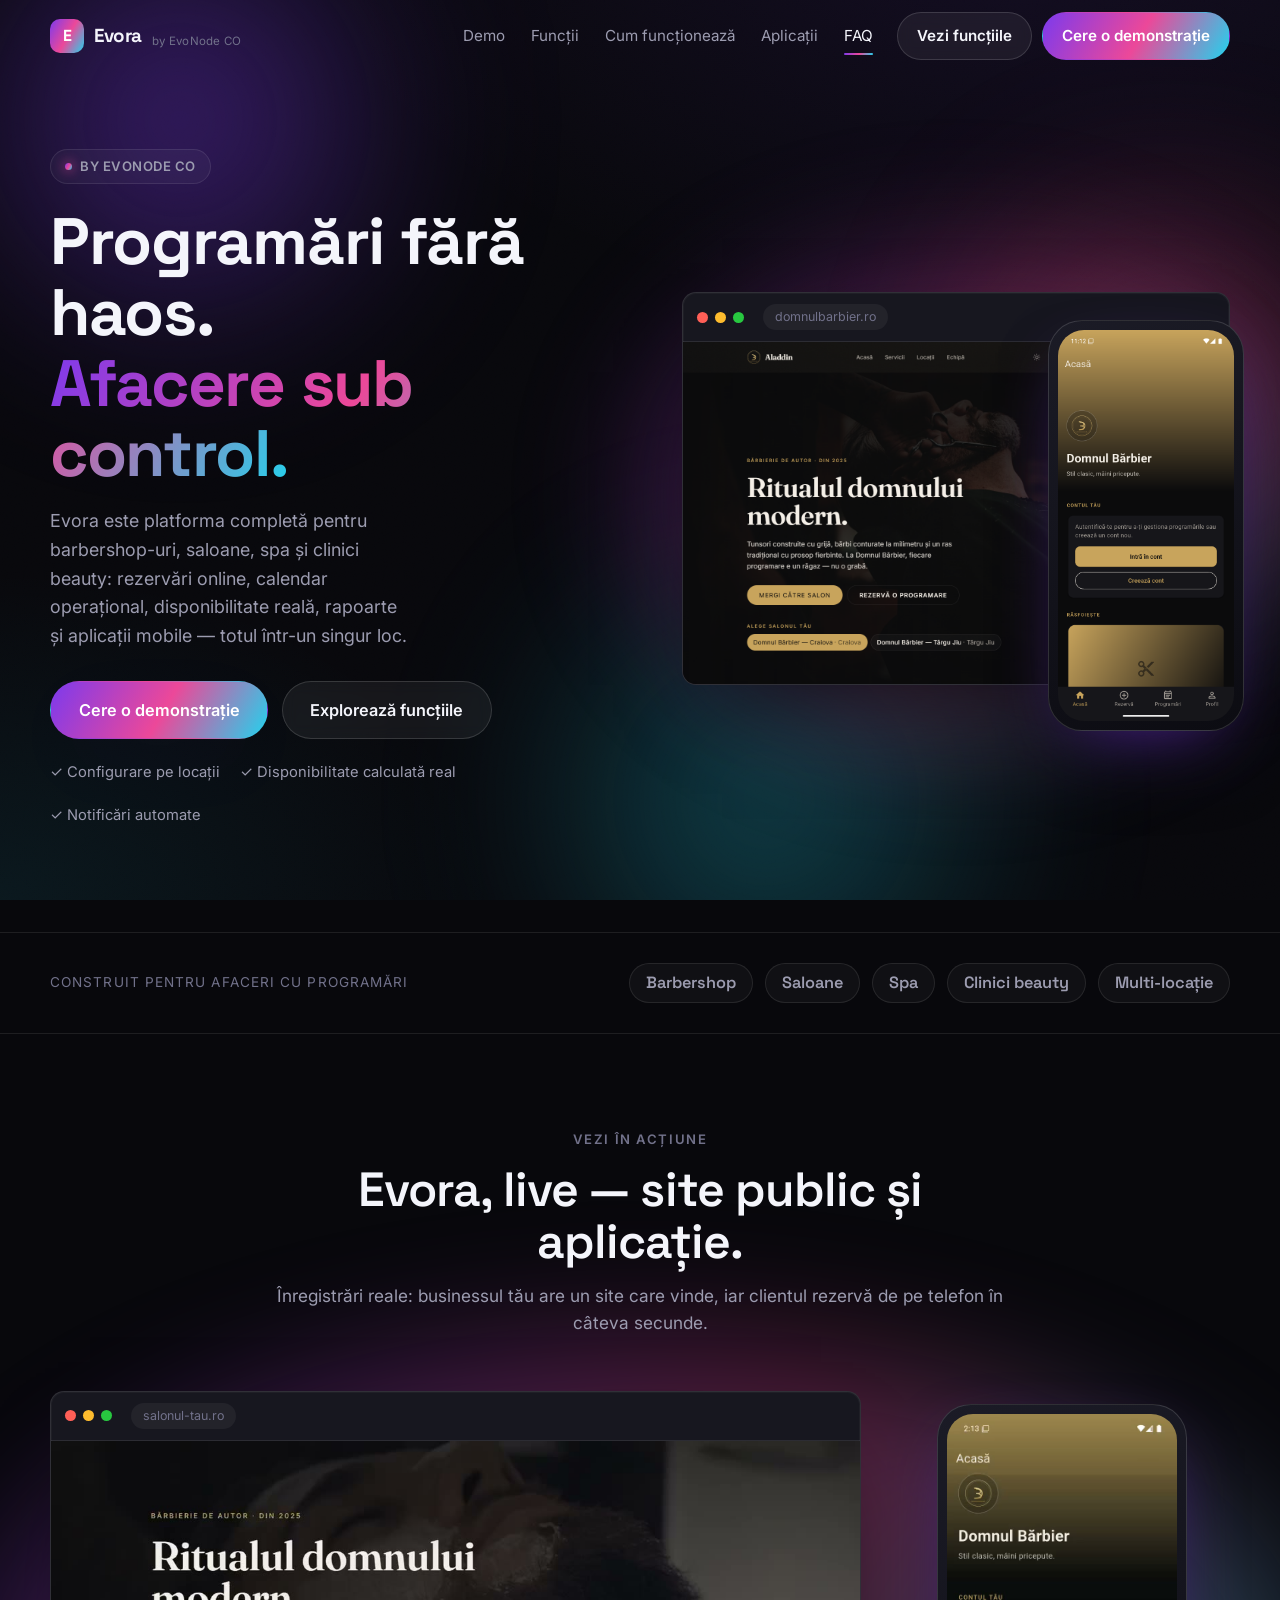
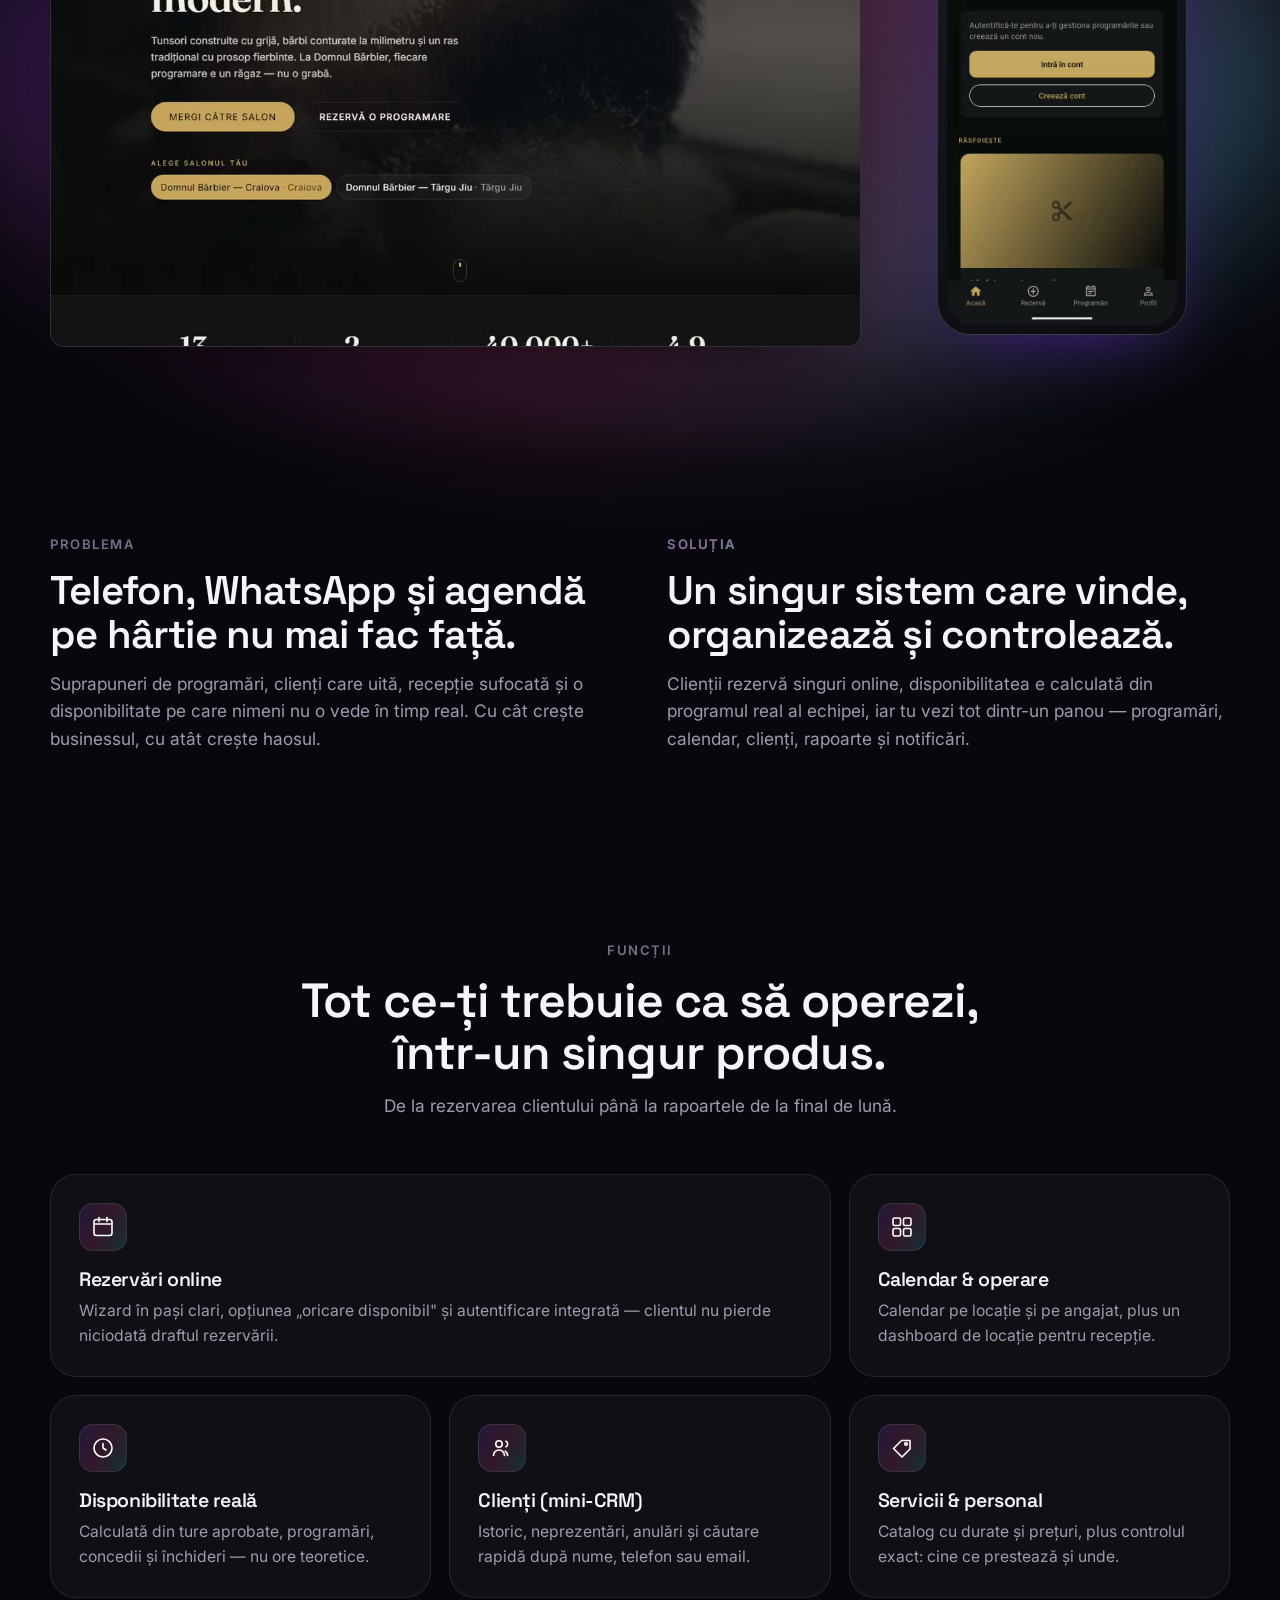
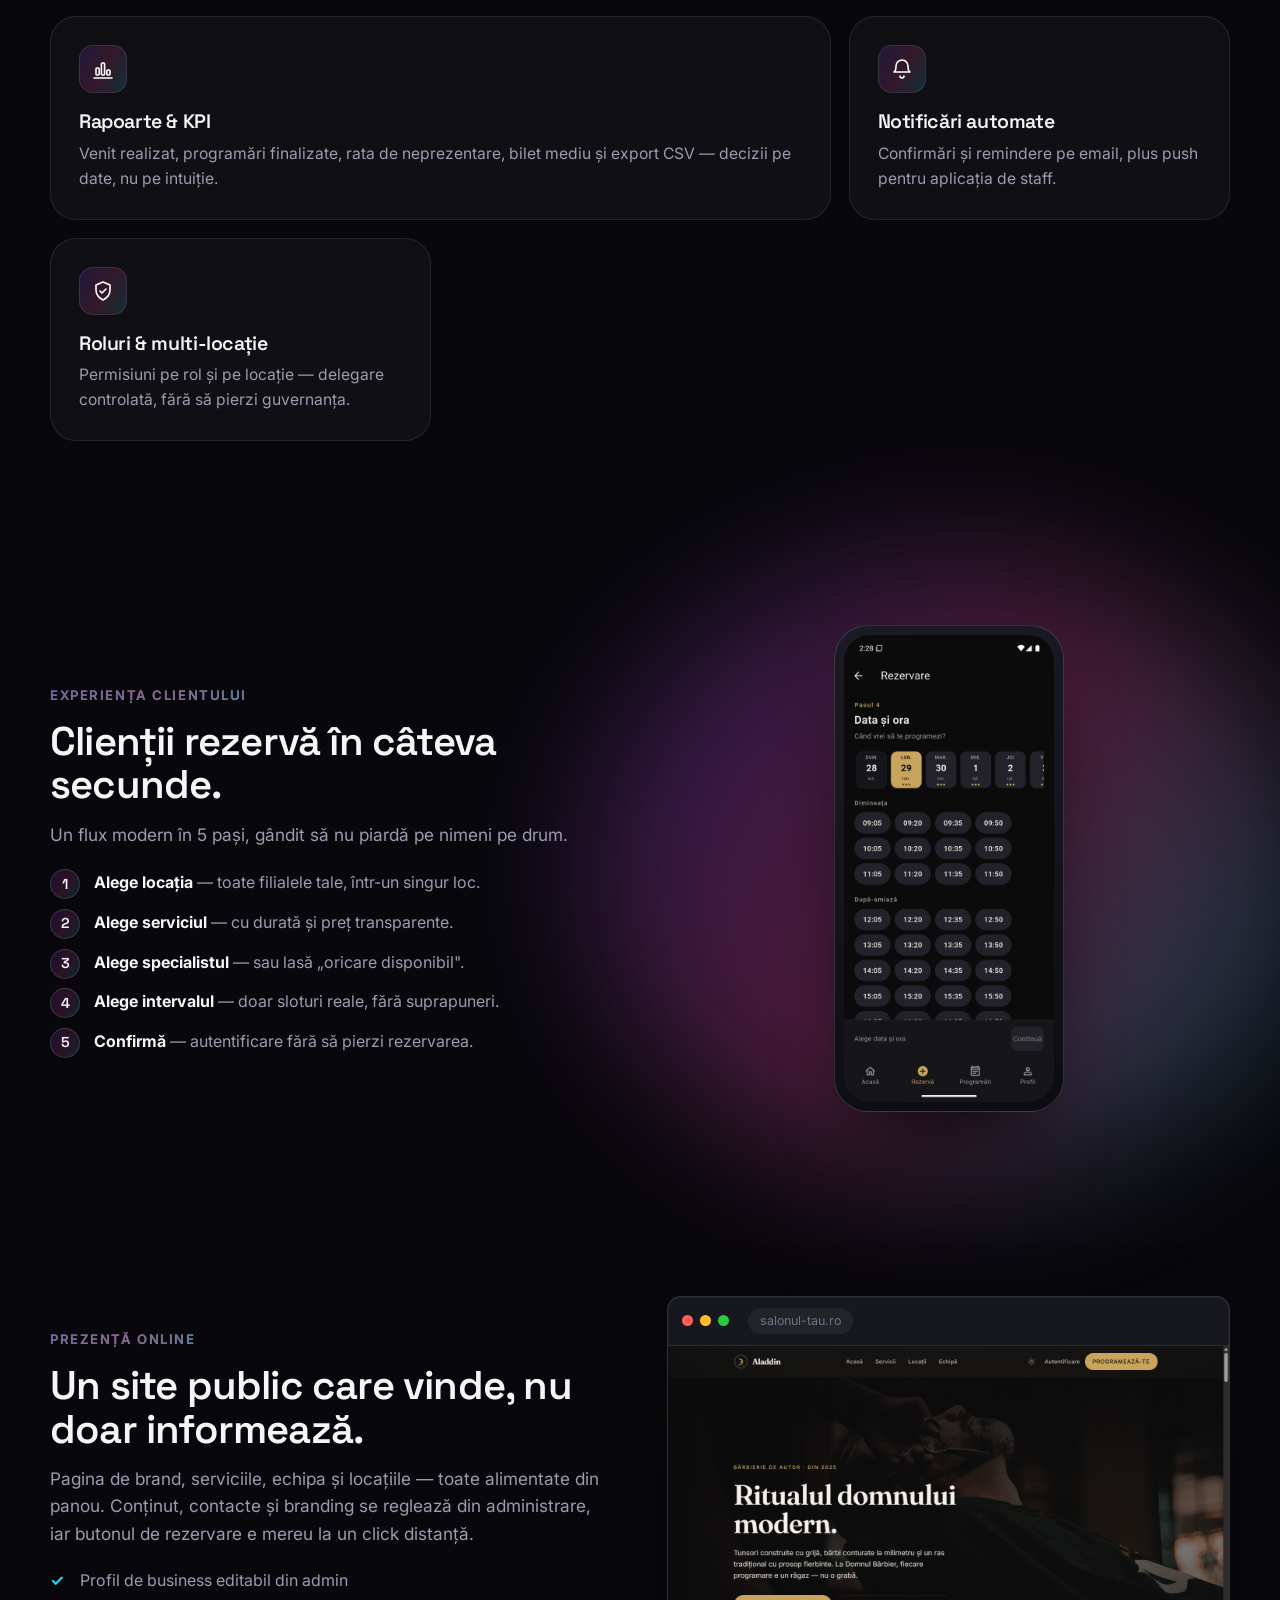
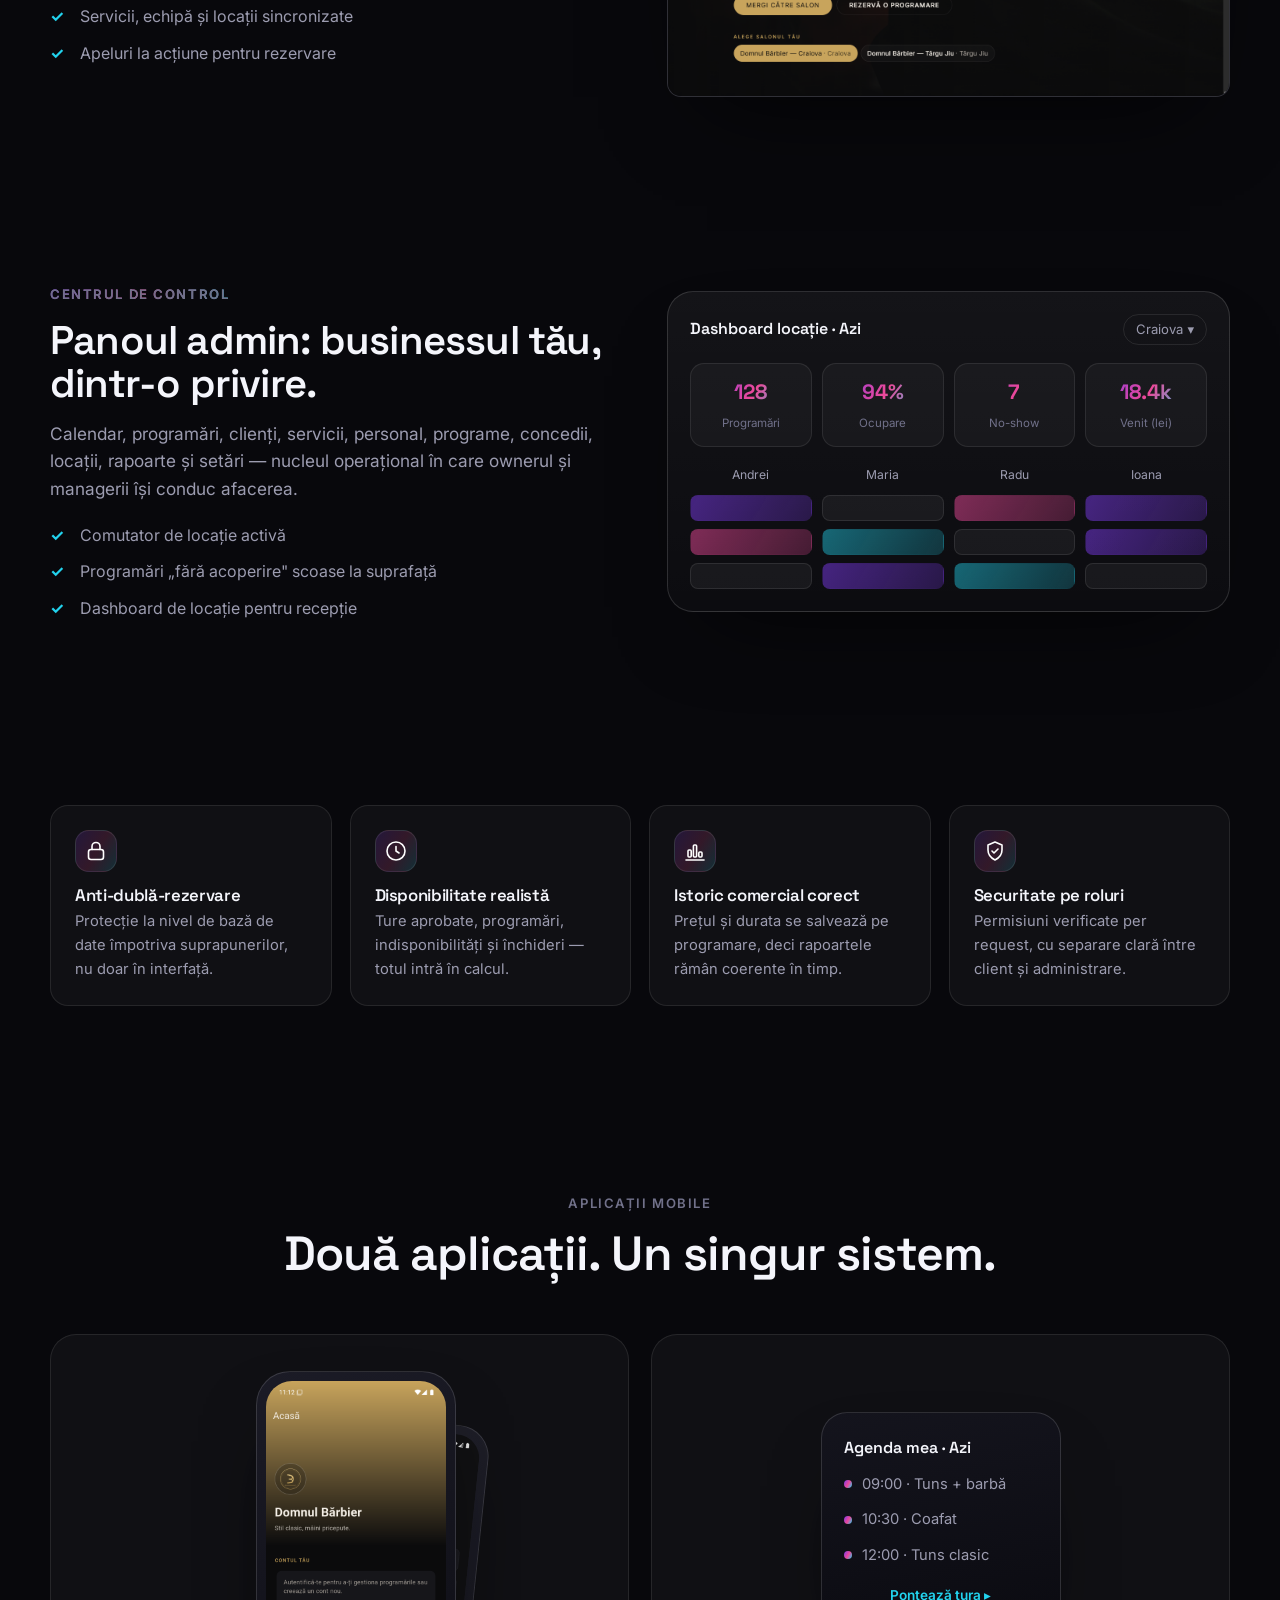
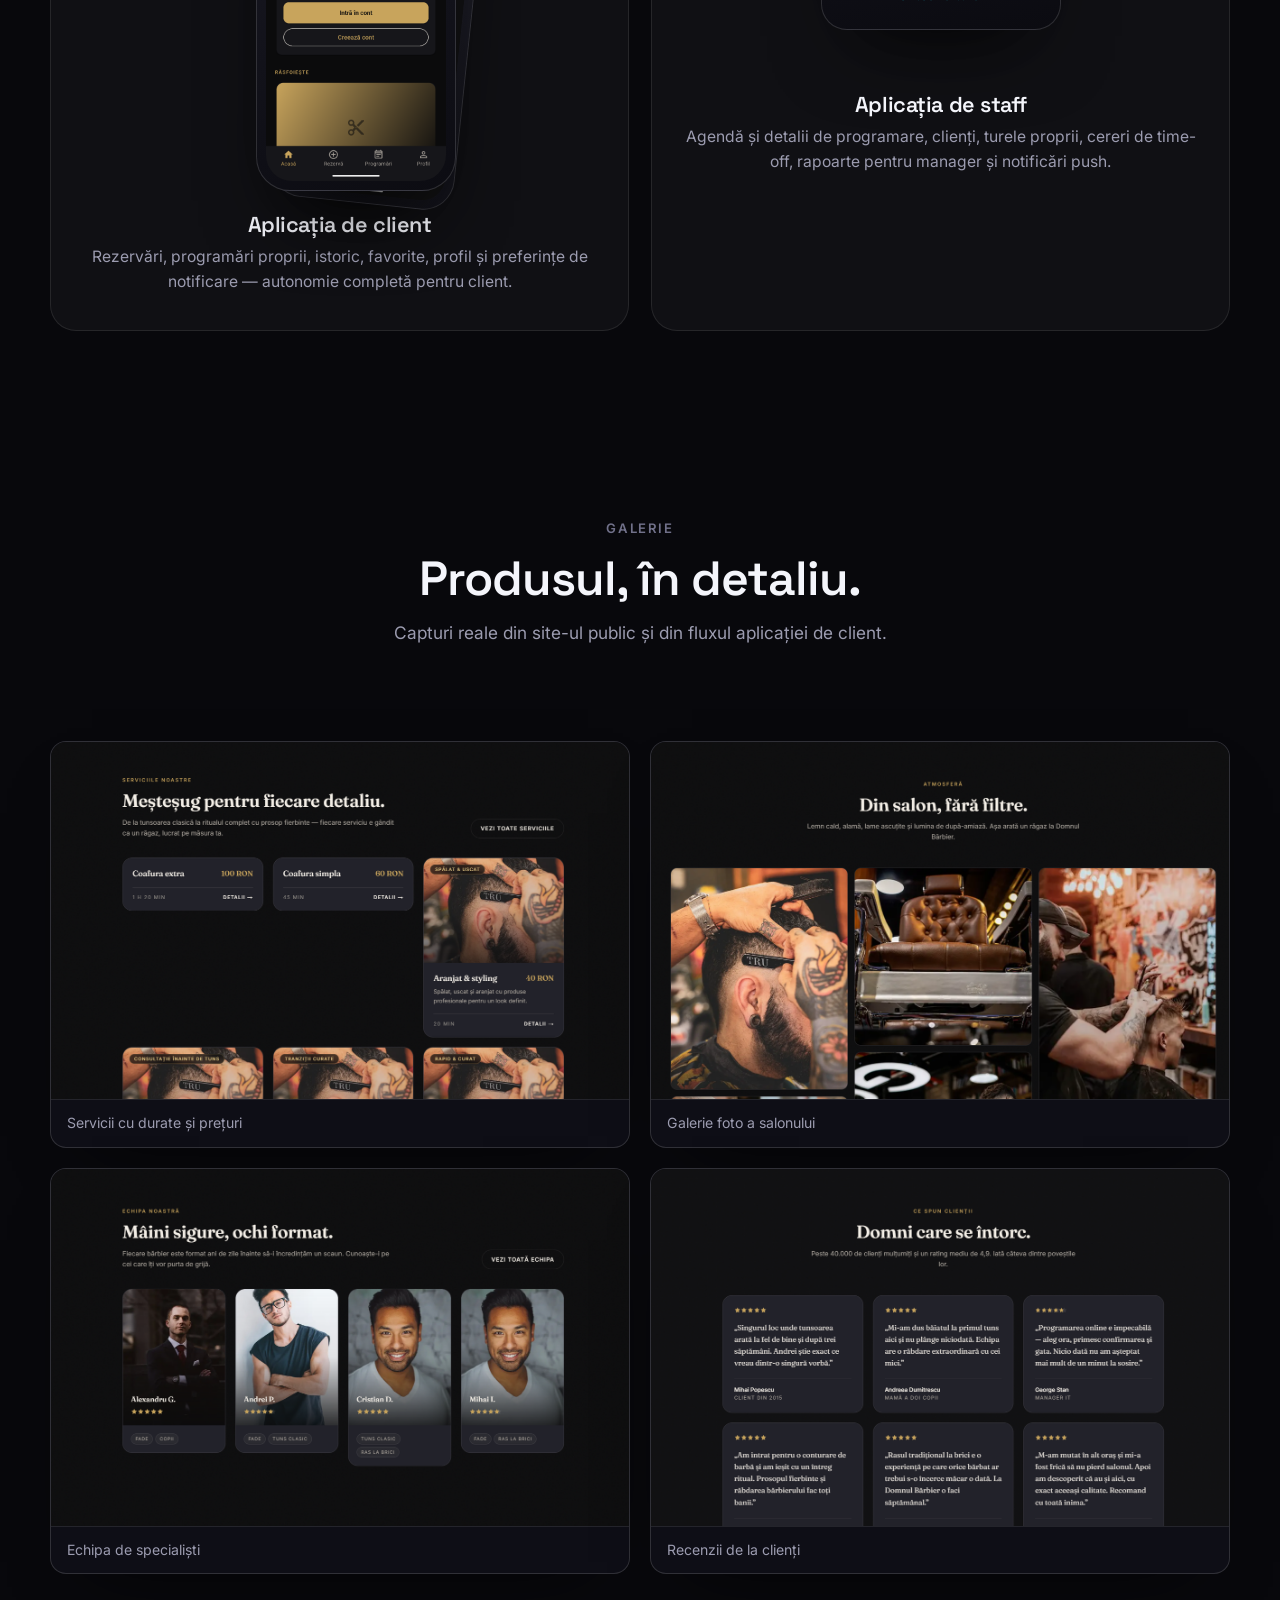
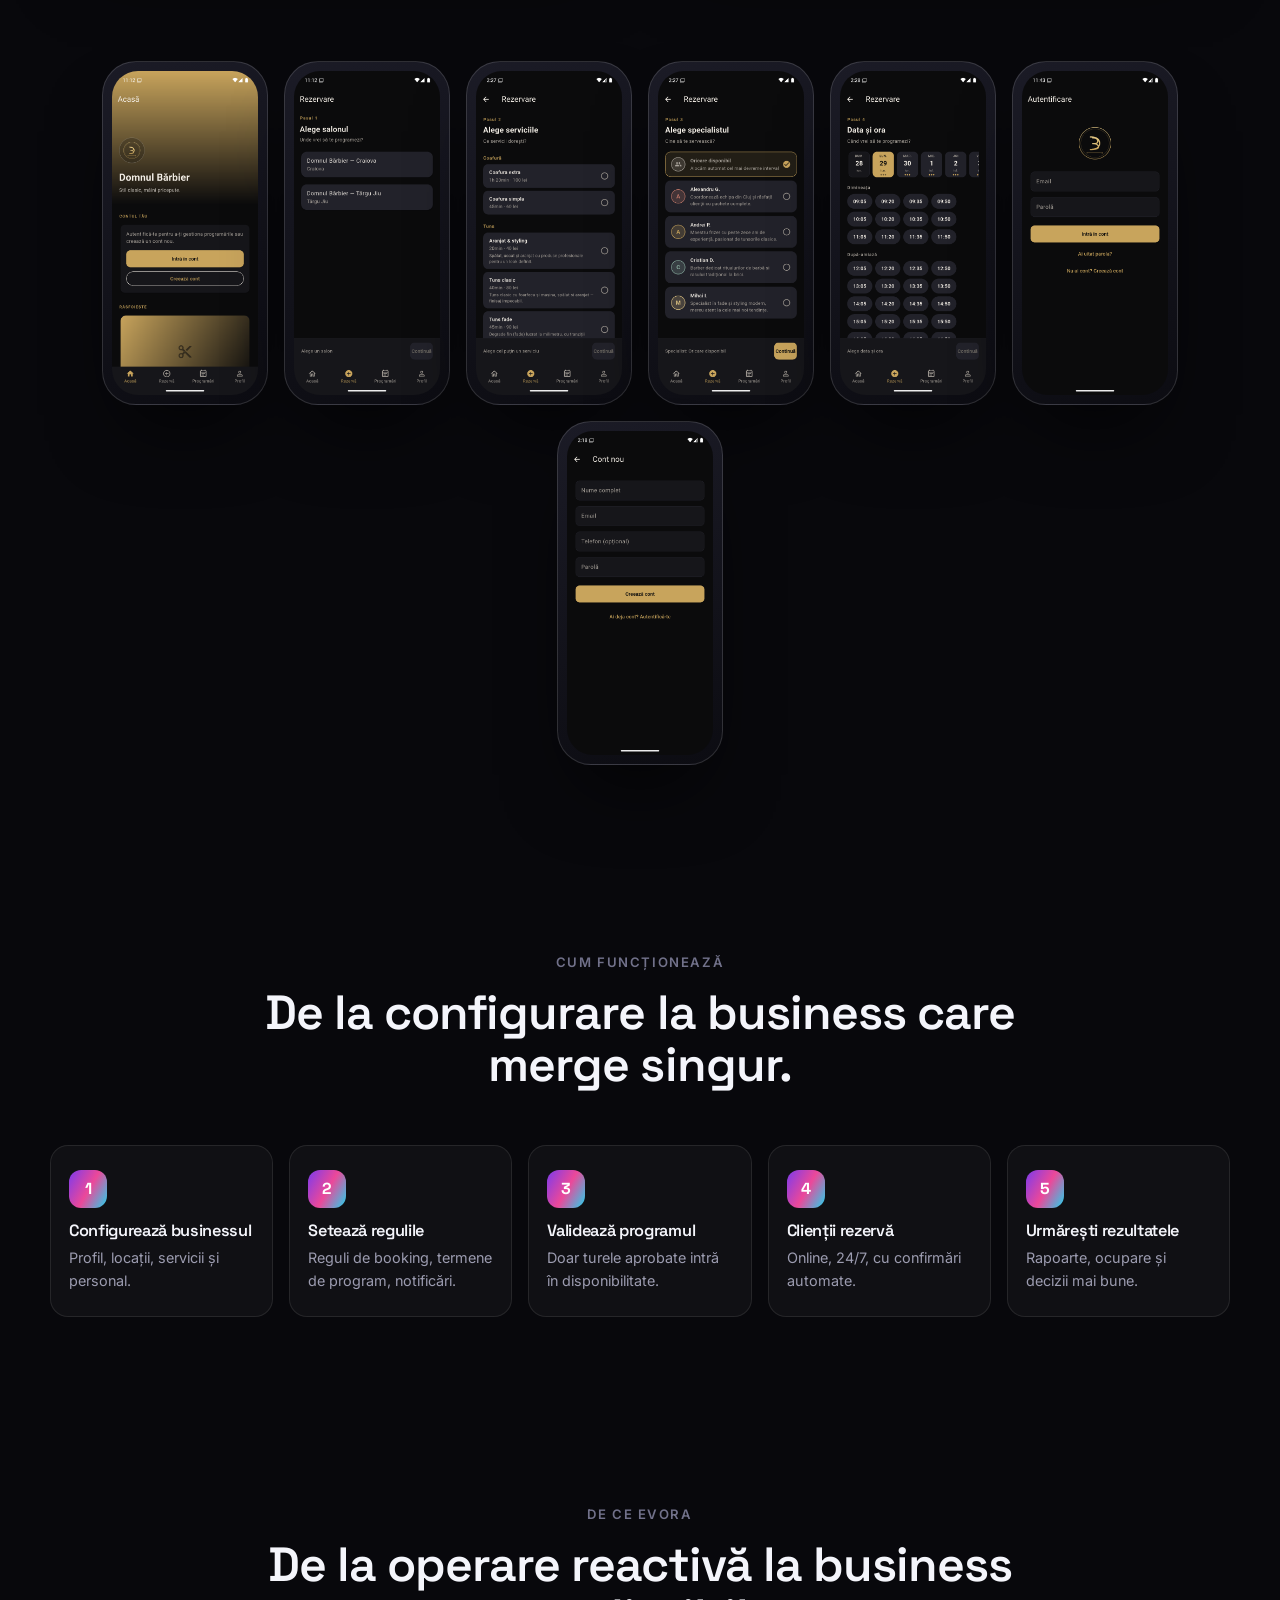
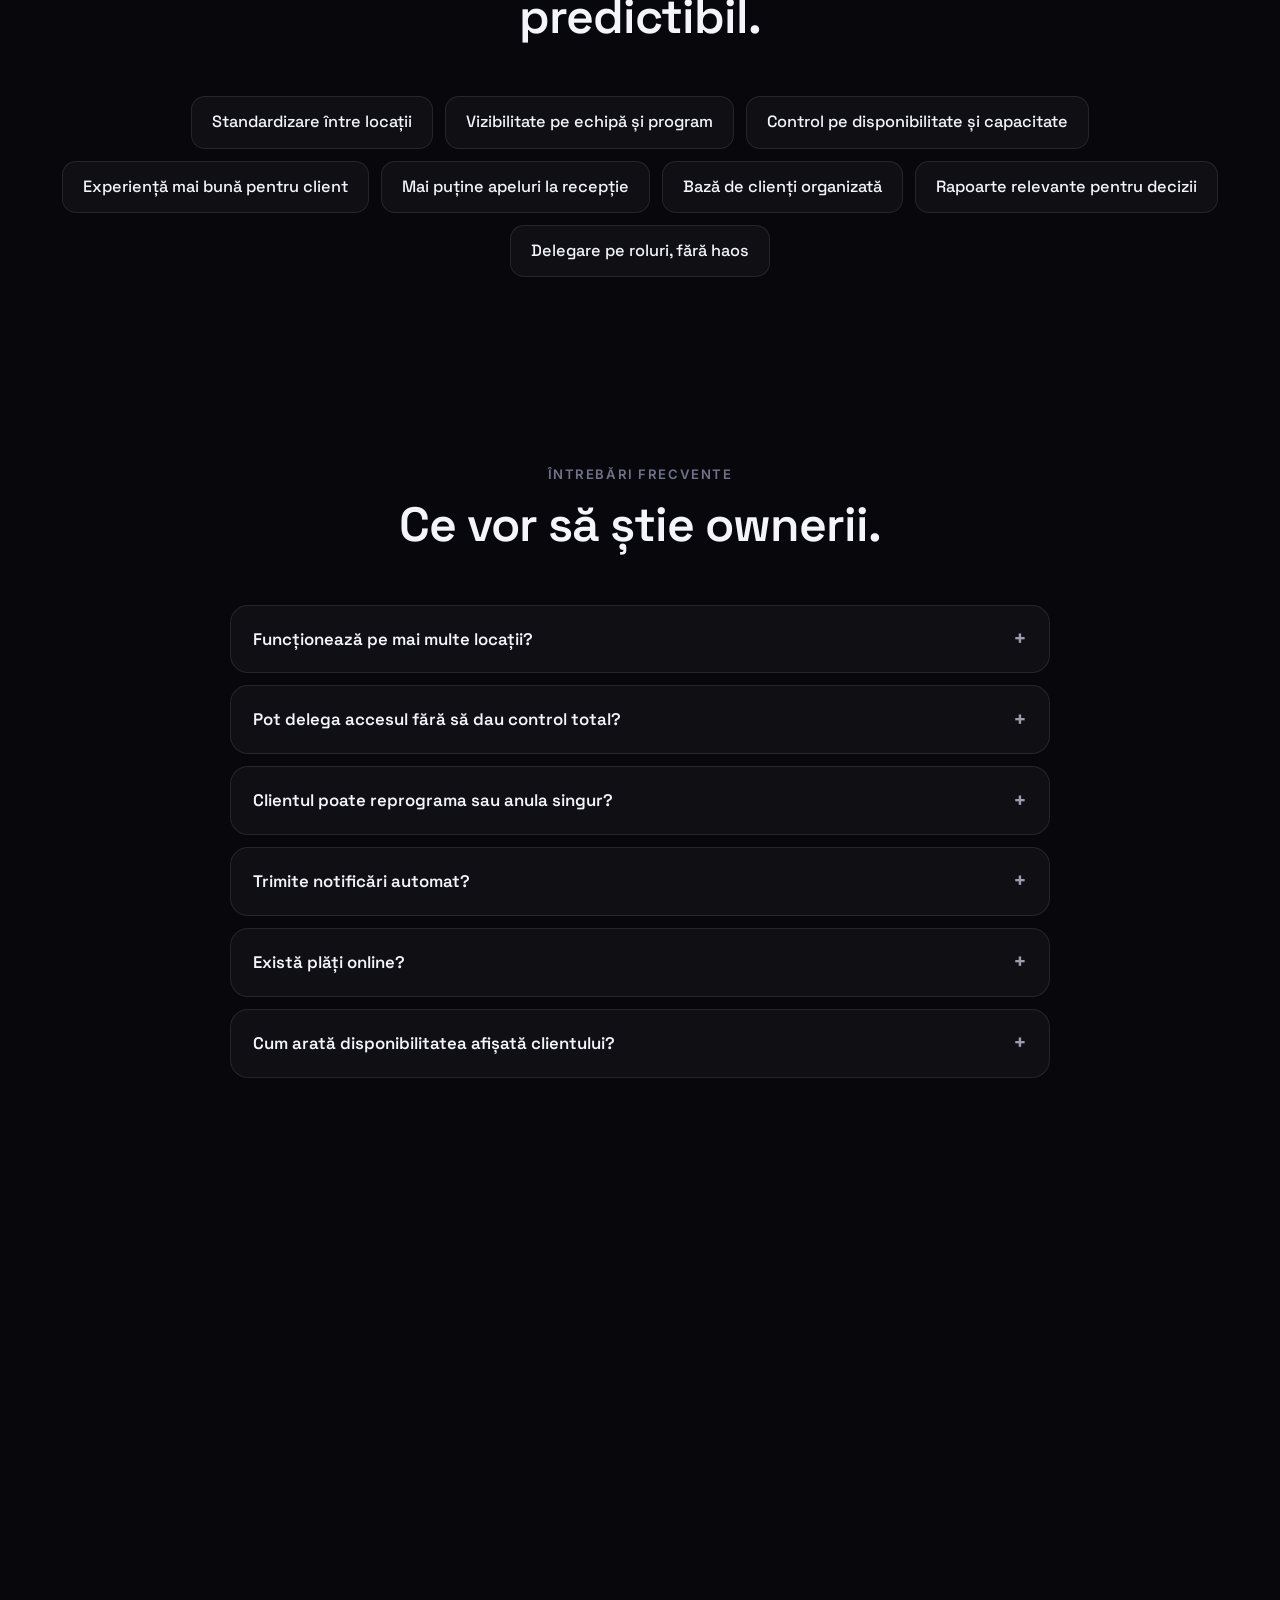
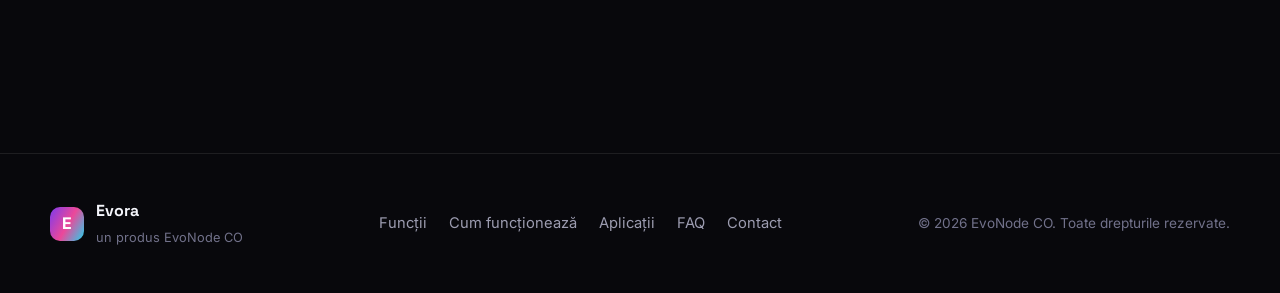
==== commit 4a29fd8c: "feat: richer gallery — full booking flow + website sections - App client flow frames (real data): se" ====
--- a/index.html
+++ b/index.html
@@ -238,7 +238,7 @@
         <div class="reveal media-center">
           <div class="glow-ring small" aria-hidden="true"></div>
           <figure class="phone">
-            <img src="assets/app-booking.png" alt="Wizardul de rezervare din aplicația Evora, pasul de alegere a salonului" loading="lazy" />
+            <img src="assets/app-datetime.png" alt="Wizardul de rezervare Evora — alegerea intervalului, cu disponibilitate reală" loading="lazy" />
           </figure>
         </div>
       </div>
@@ -384,14 +384,27 @@
       <div class="container">
         <header class="section-head reveal">
           <span class="kicker">Galerie</span>
-          <h2 class="section-title xl">Mai multe cadre din produs.</h2>
-        </header>
+          <h2 class="section-title xl">Produsul, în detaliu.</h2>
+          <p class="lead center">Capturi reale din site-ul public și din fluxul aplicației de client.</p>
+        </header>
+
+        <h3 class="gallery-sub reveal">Site public</h3>
+        <div class="gallery-web reveal">
+          <figure class="shot"><img src="assets/web-services.png" alt="Secțiunea de servicii cu durate și prețuri" loading="lazy" /><figcaption>Servicii cu durate și prețuri</figcaption></figure>
+          <figure class="shot"><img src="assets/web-gallery.png" alt="Galerie foto a salonului" loading="lazy" /><figcaption>Galerie foto a salonului</figcaption></figure>
+          <figure class="shot"><img src="assets/web-team.png" alt="Secțiunea echipei de specialiști" loading="lazy" /><figcaption>Echipa de specialiști</figcaption></figure>
+          <figure class="shot"><img src="assets/web-testimonials.png" alt="Recenzii de la clienți" loading="lazy" /><figcaption>Recenzii de la clienți</figcaption></figure>
+        </div>
+
+        <h3 class="gallery-sub reveal">Aplicația client — fluxul de rezervare</h3>
         <div class="gallery reveal">
           <figure class="phone sm"><img src="assets/app-home.png" alt="Aplicația client — Acasă" loading="lazy" /></figure>
-          <figure class="phone sm"><img src="assets/app-booking.png" alt="Aplicația client — rezervare" loading="lazy" /></figure>
-          <figure class="phone sm"><img src="assets/app-register.png" alt="Aplicația client — cont nou" loading="lazy" /></figure>
-          <figure class="phone sm"><img src="assets/app-login.png" alt="Aplicația client — autentificare" loading="lazy" /></figure>
-          <figure class="phone sm"><img src="assets/public-site-mobile.png" alt="Site public pe mobil" loading="lazy" /></figure>
+          <figure class="phone sm"><img src="assets/app-booking.png" alt="Pasul 1 — alege salonul" loading="lazy" /></figure>
+          <figure class="phone sm"><img src="assets/app-services.png" alt="Pasul 2 — alege serviciile" loading="lazy" /></figure>
+          <figure class="phone sm"><img src="assets/app-specialist.png" alt="Pasul 3 — alege specialistul" loading="lazy" /></figure>
+          <figure class="phone sm"><img src="assets/app-datetime.png" alt="Pasul 4 — alege data și ora" loading="lazy" /></figure>
+          <figure class="phone sm"><img src="assets/app-login.png" alt="Autentificare" loading="lazy" /></figure>
+          <figure class="phone sm"><img src="assets/app-register.png" alt="Cont nou" loading="lazy" /></figure>
         </div>
       </div>
     </section>
--- a/styles.css
+++ b/styles.css
@@ -260,8 +260,15 @@
 @media (max-width: 860px) { .showcase { grid-template-columns: 1fr; gap: 28px; } .showcase .phone { width: 220px; } }
 
 /* ---------- Gallery ---------- */
-.gallery { display: flex; flex-wrap: wrap; gap: 18px; justify-content: center; }
-.gallery .phone.sm { width: 188px; }
+.gallery { display: flex; flex-wrap: wrap; gap: 16px; justify-content: center; }
+.gallery .phone.sm { width: 166px; }
+.gallery-sub { font-family: var(--font-display); font-weight: 600; font-size: 1.05rem; color: var(--muted); text-align: center; margin: 6px 0 22px; }
+.gallery-web { display: grid; grid-template-columns: 1fr 1fr; gap: 20px; margin-bottom: 46px; }
+.shot { border: 1px solid var(--brd-2); border-radius: 16px; overflow: hidden; background: #0e0e16; box-shadow: 0 30px 70px -42px rgba(0,0,0,.85); transition: transform .3s ease; }
+.shot:hover { transform: translateY(-4px); }
+.shot img { display: block; width: 100%; }
+.shot figcaption { padding: 12px 16px; font-size: .88rem; color: var(--muted); border-top: 1px solid var(--brd); }
+@media (max-width: 760px) { .gallery-web { grid-template-columns: 1fr; } }
 
 /* ---------- Scroll progress + active nav ---------- */
 .scroll-progress { position: fixed; top: 0; left: 0; height: 3px; width: 0; background: var(--grad); z-index: 60; transition: width .12s linear; box-shadow: 0 0 12px rgba(236,72,153,.6); }
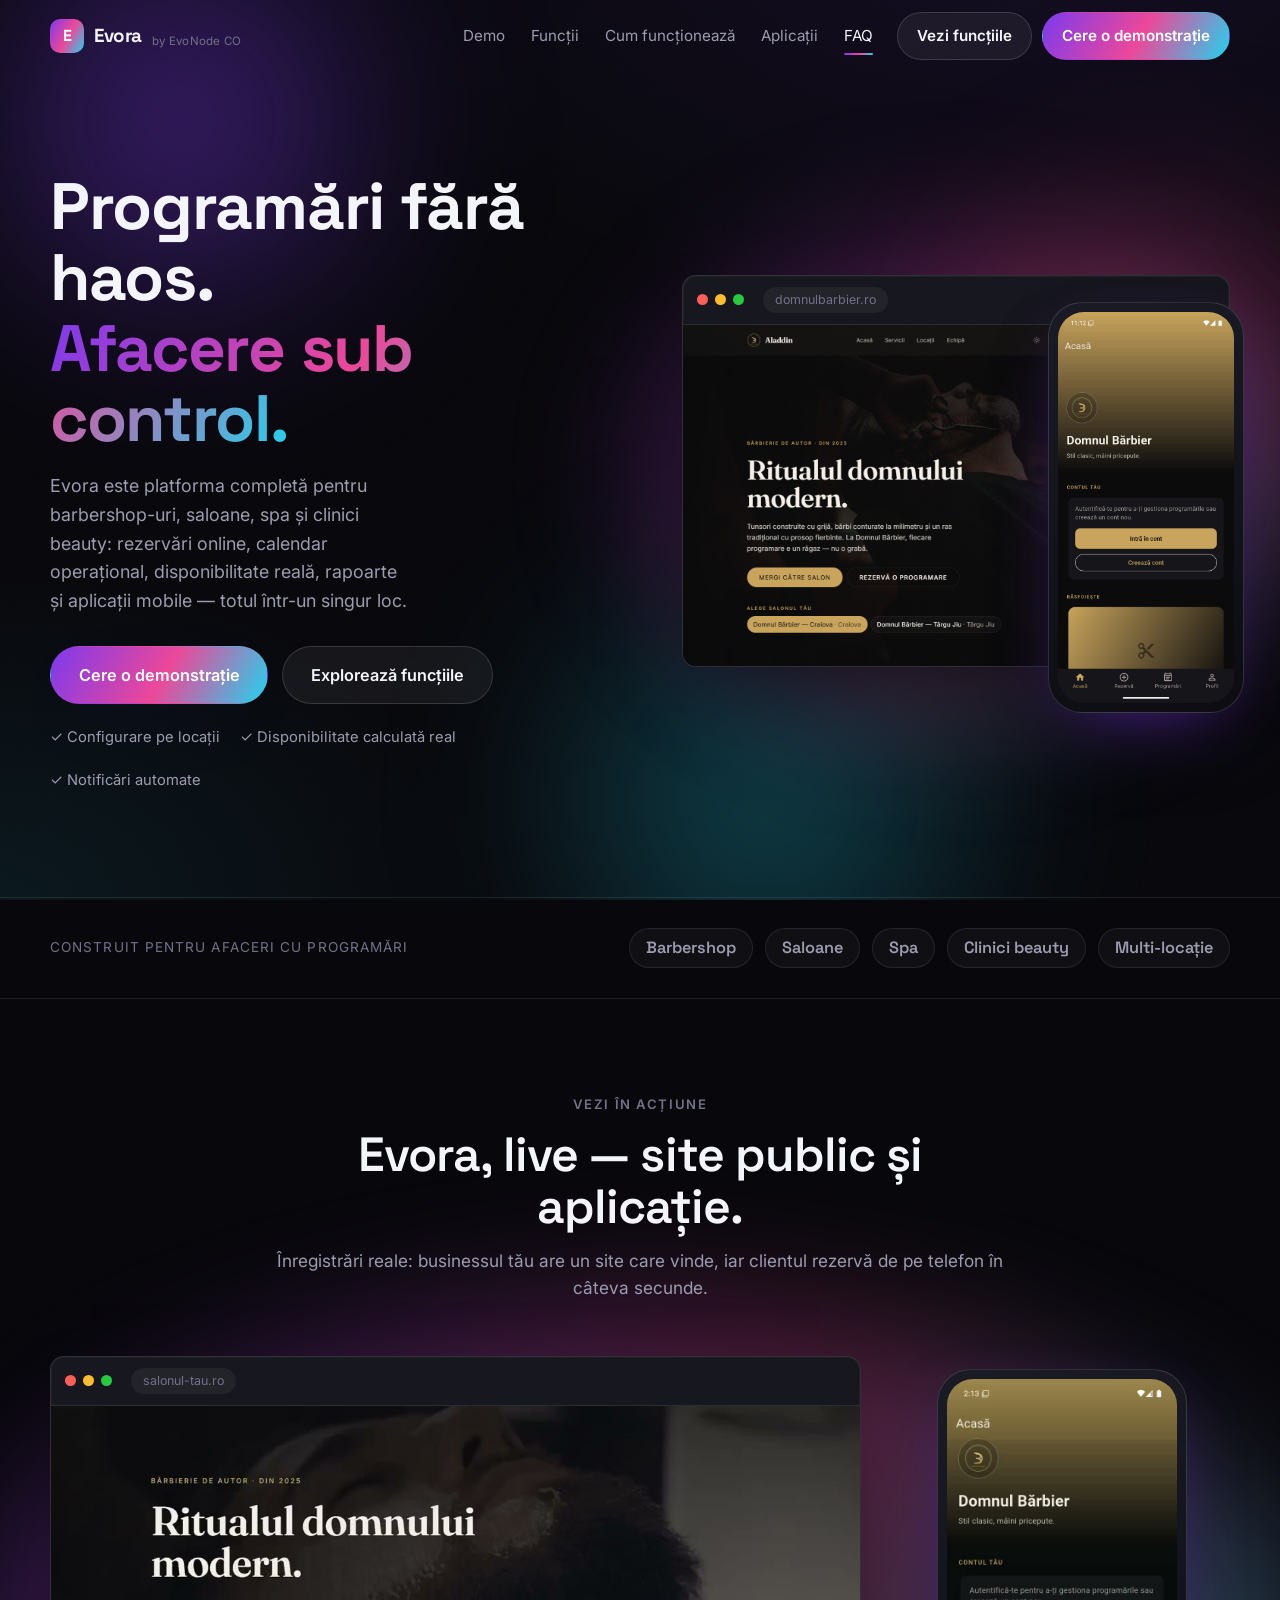
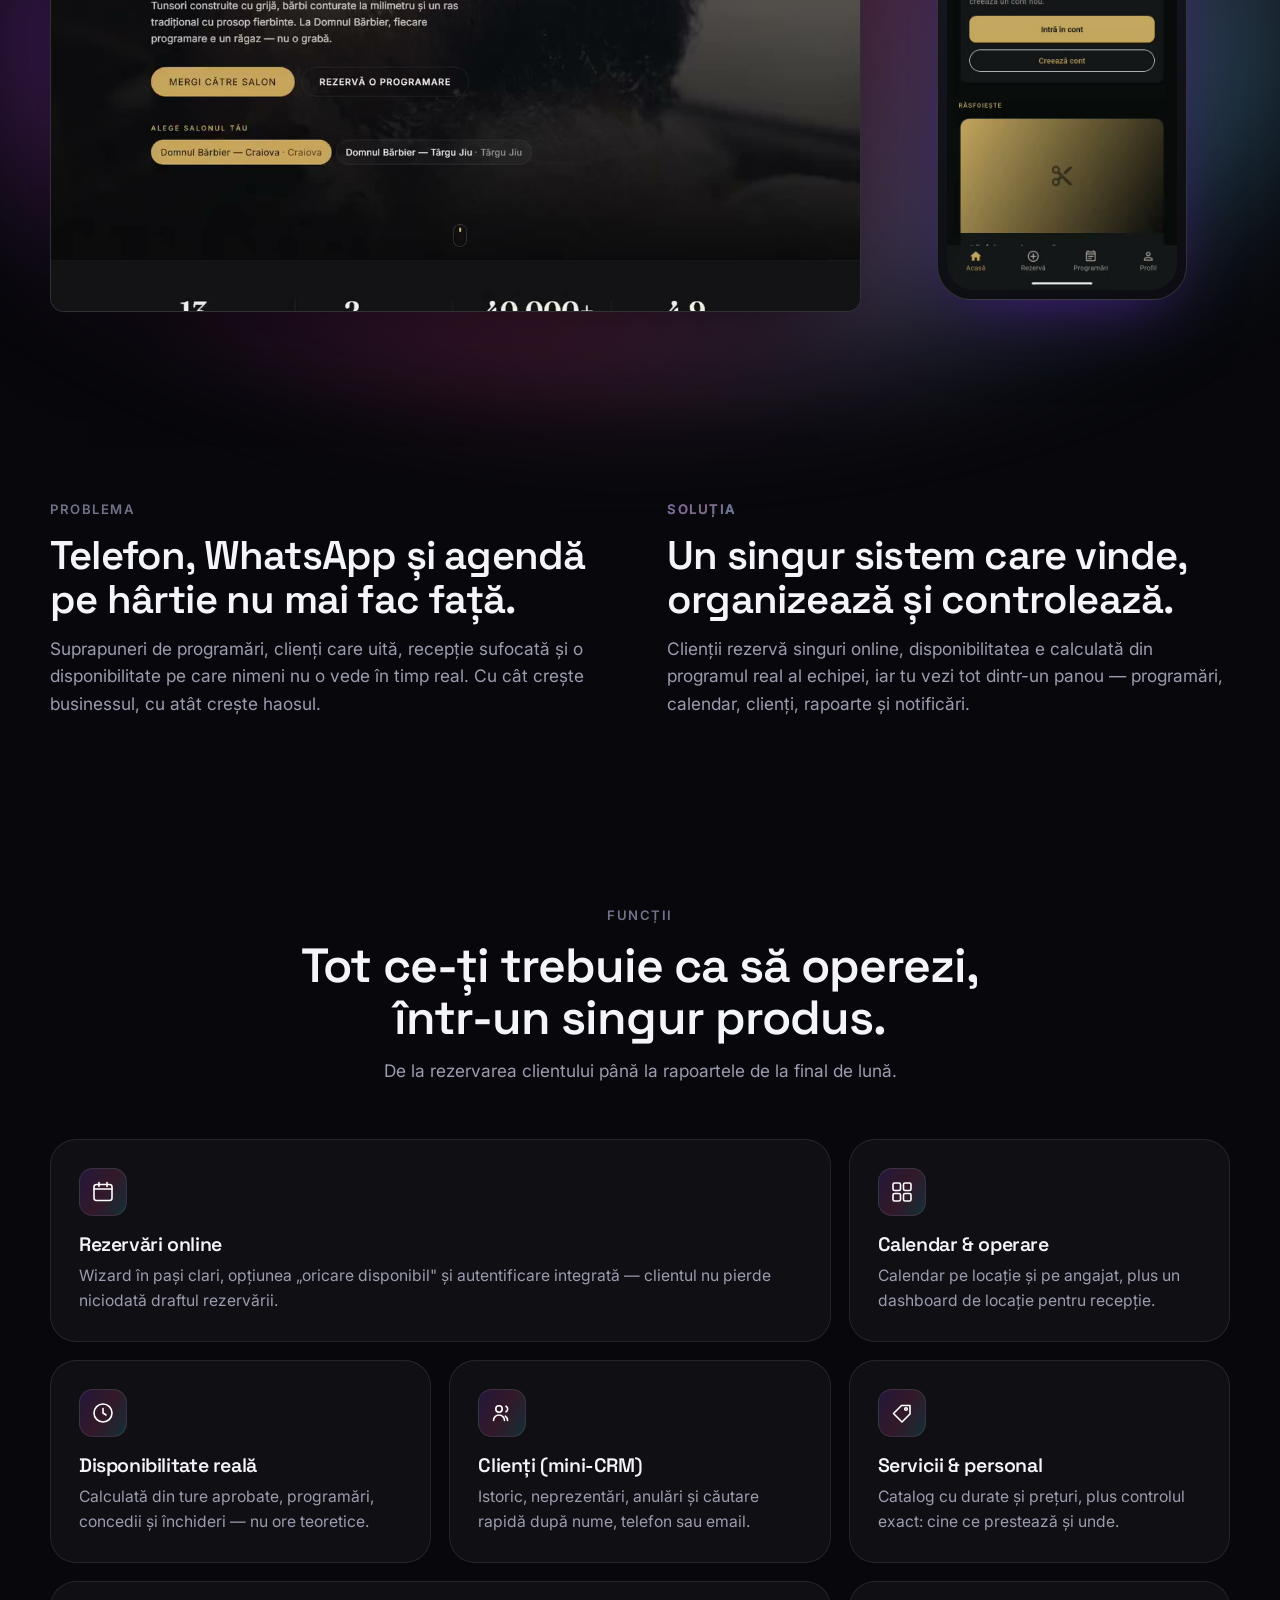
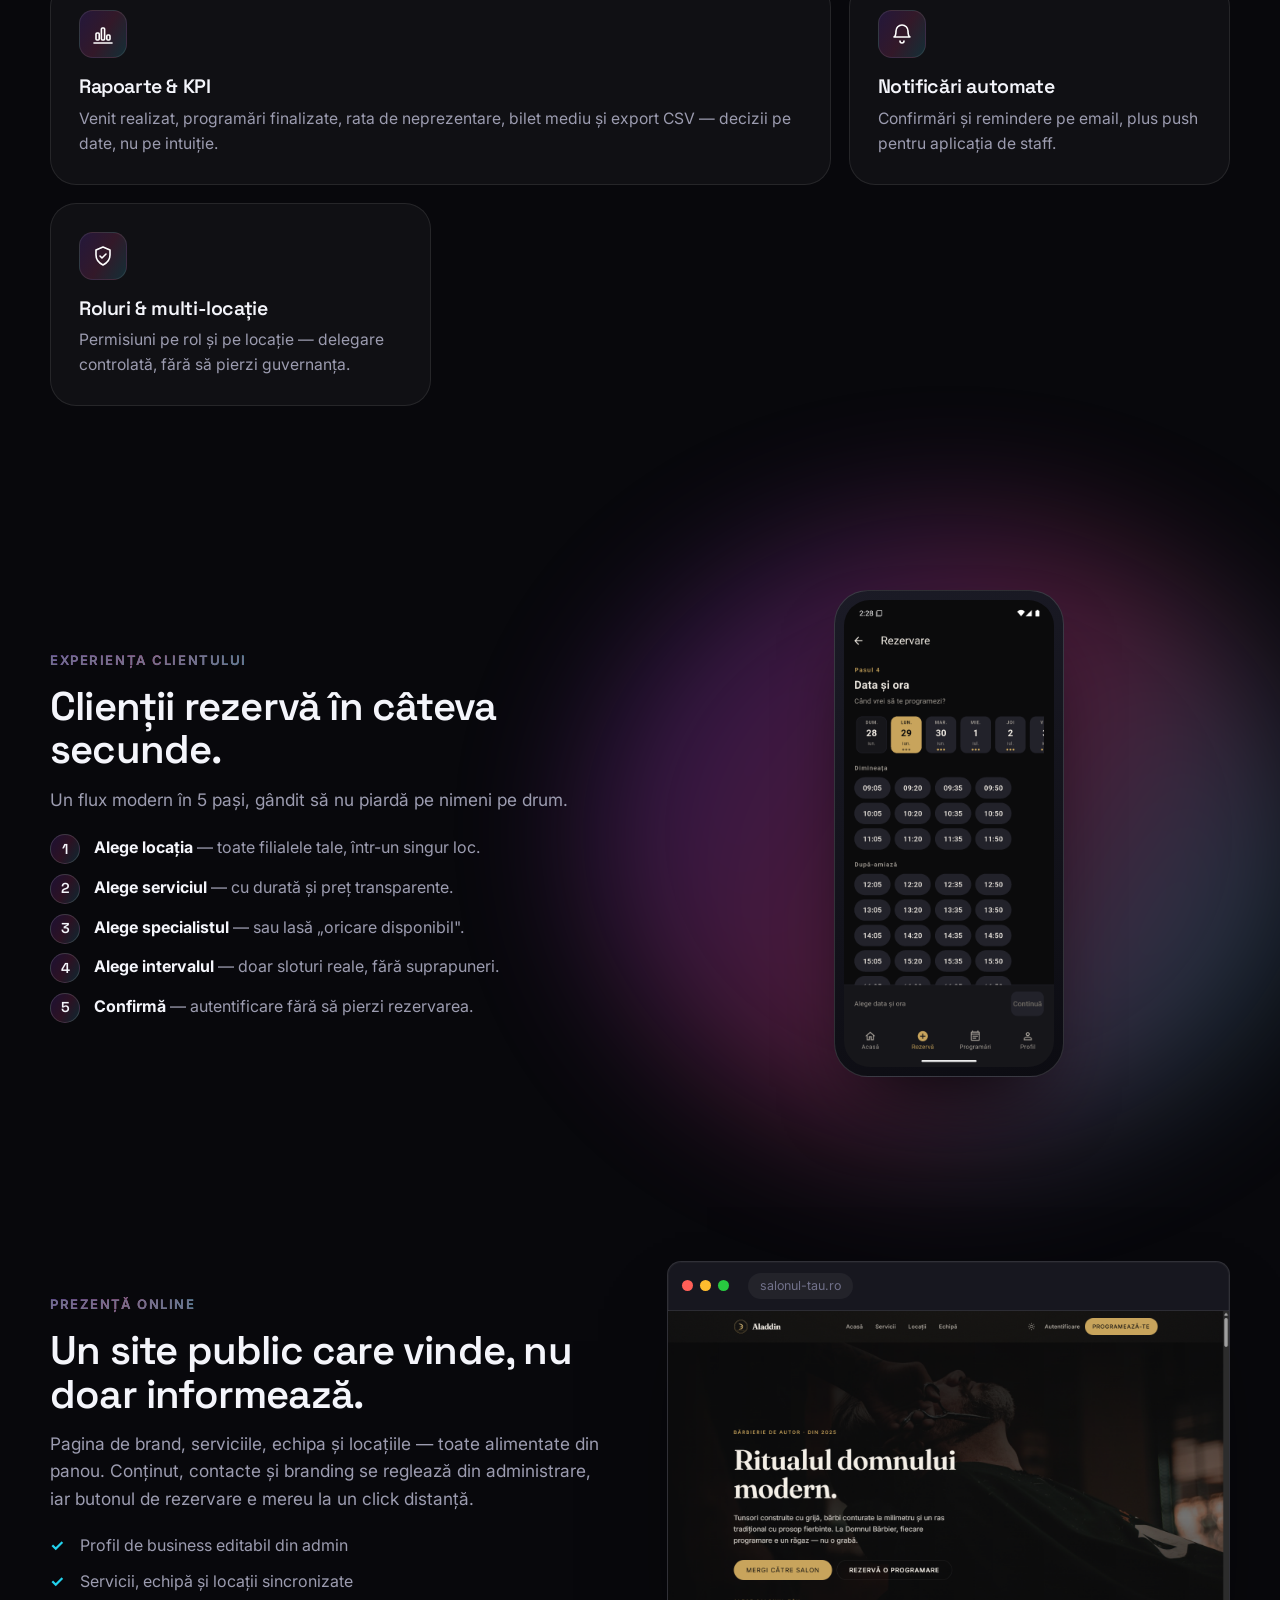
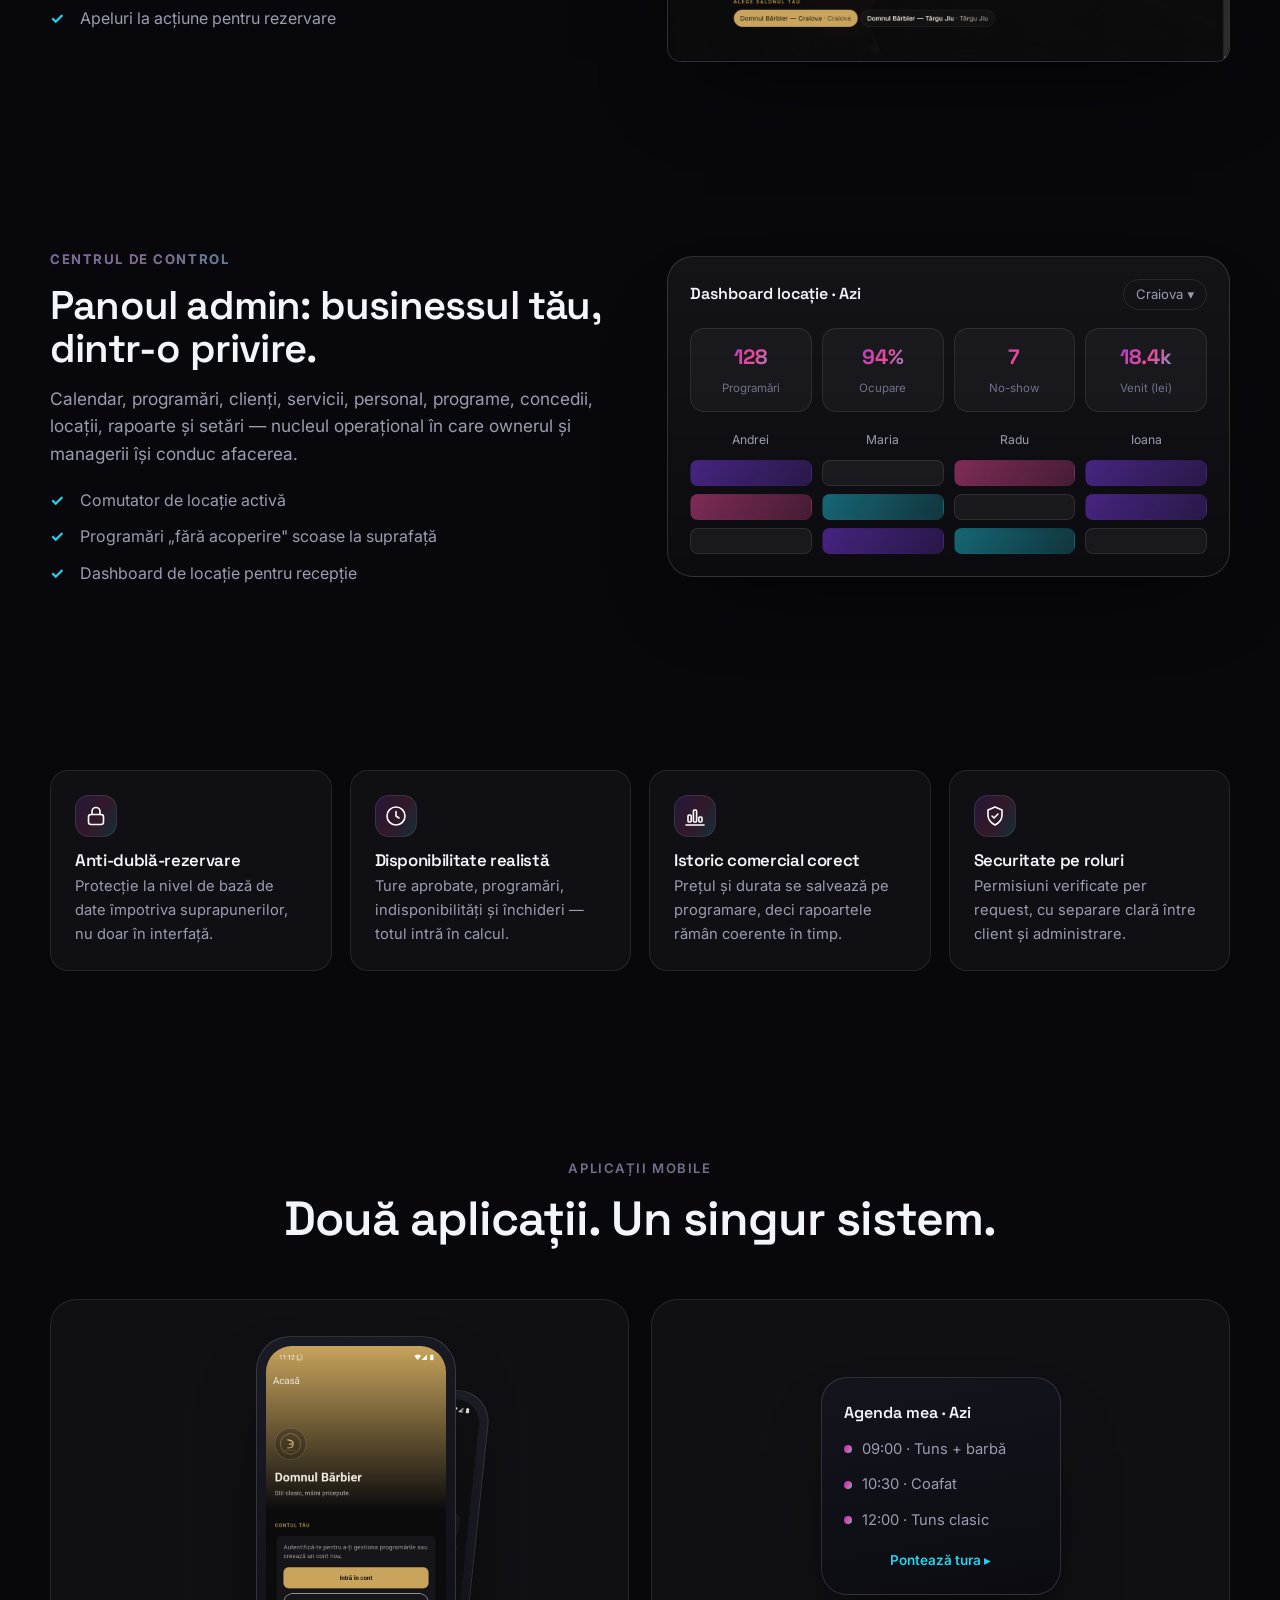
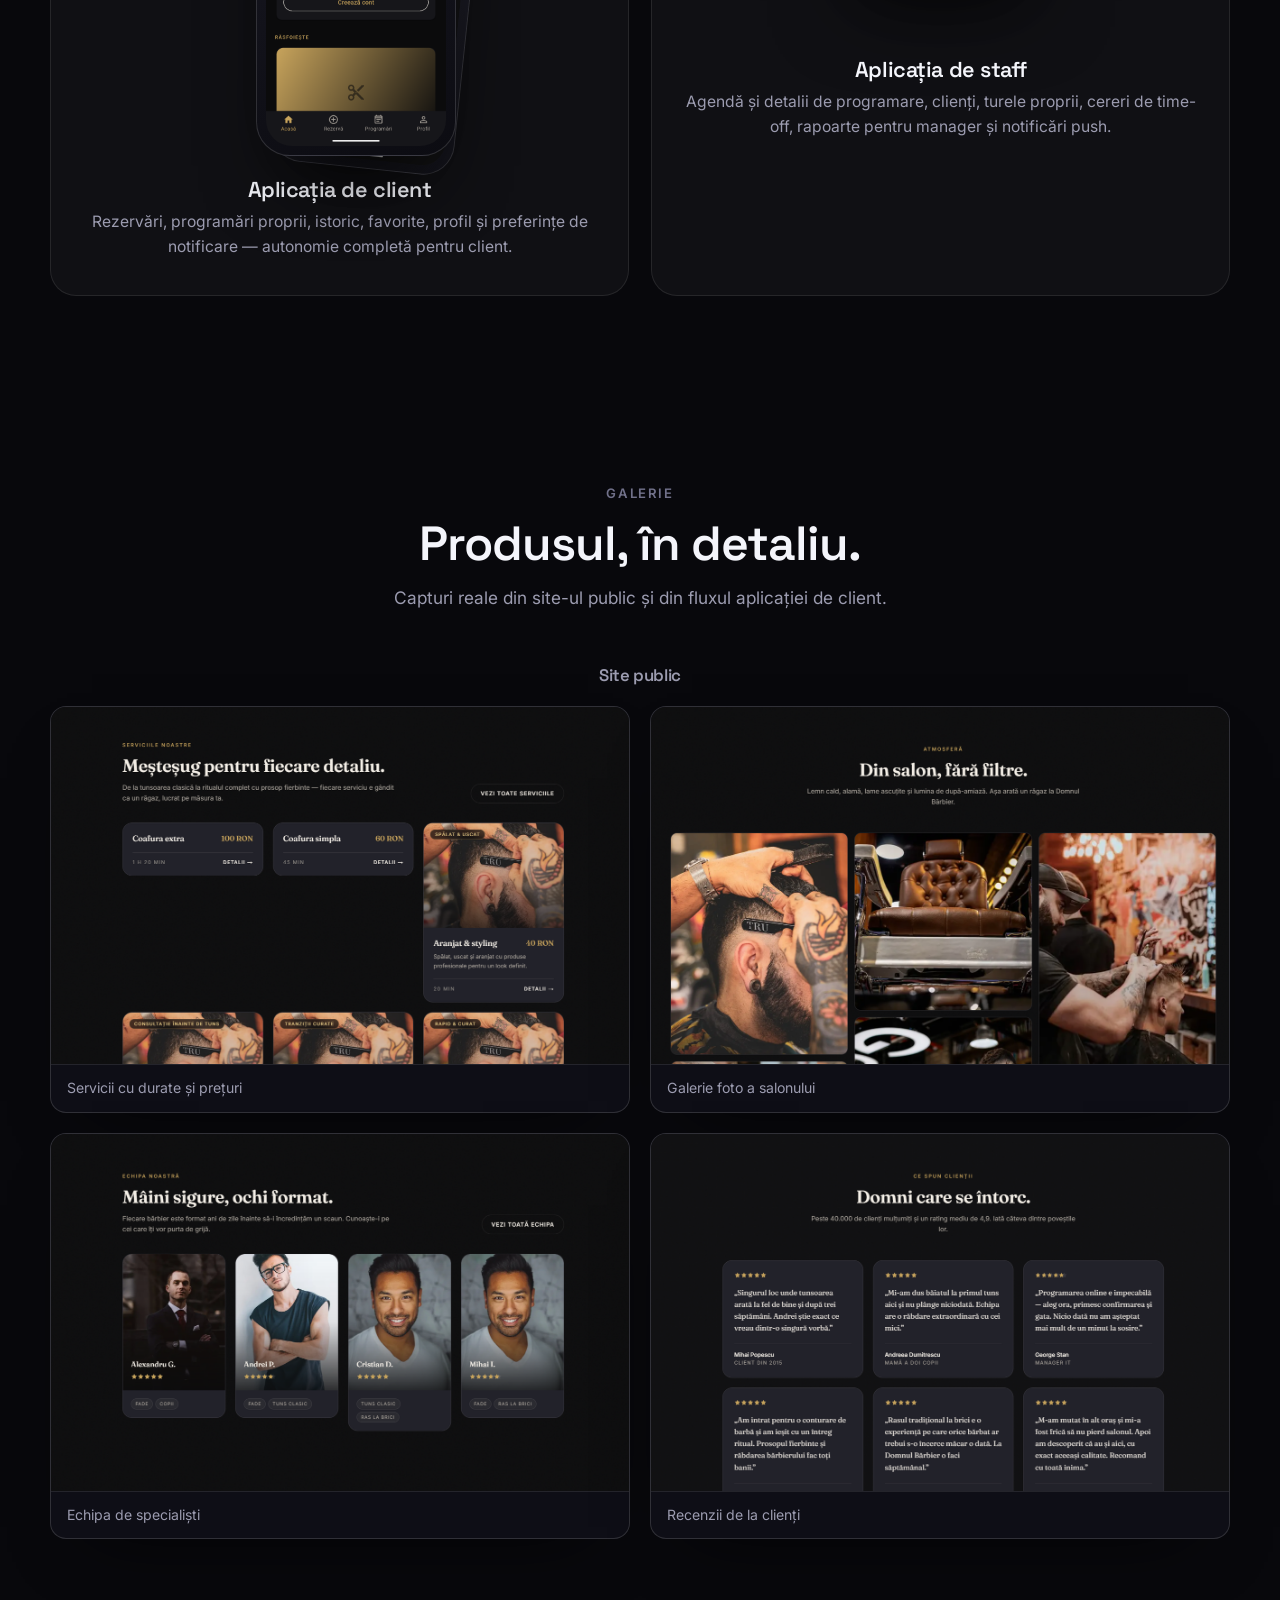
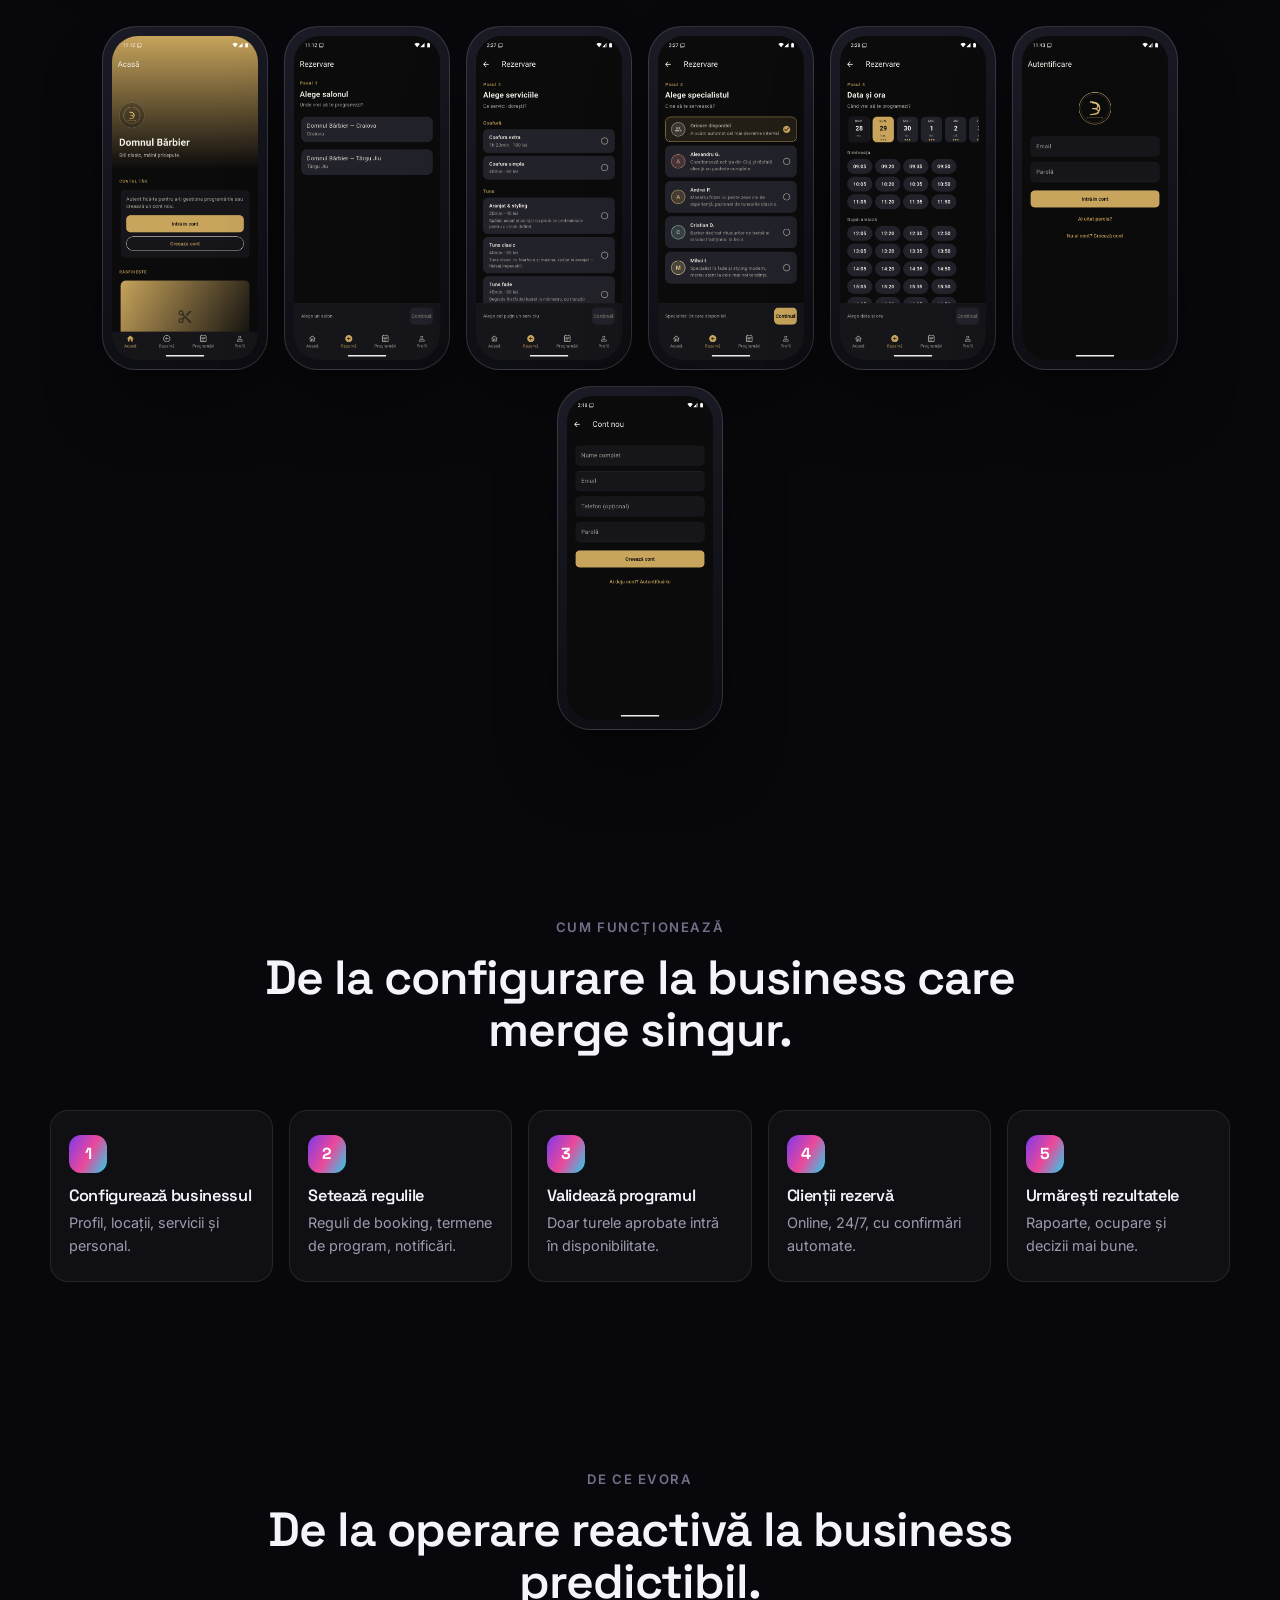
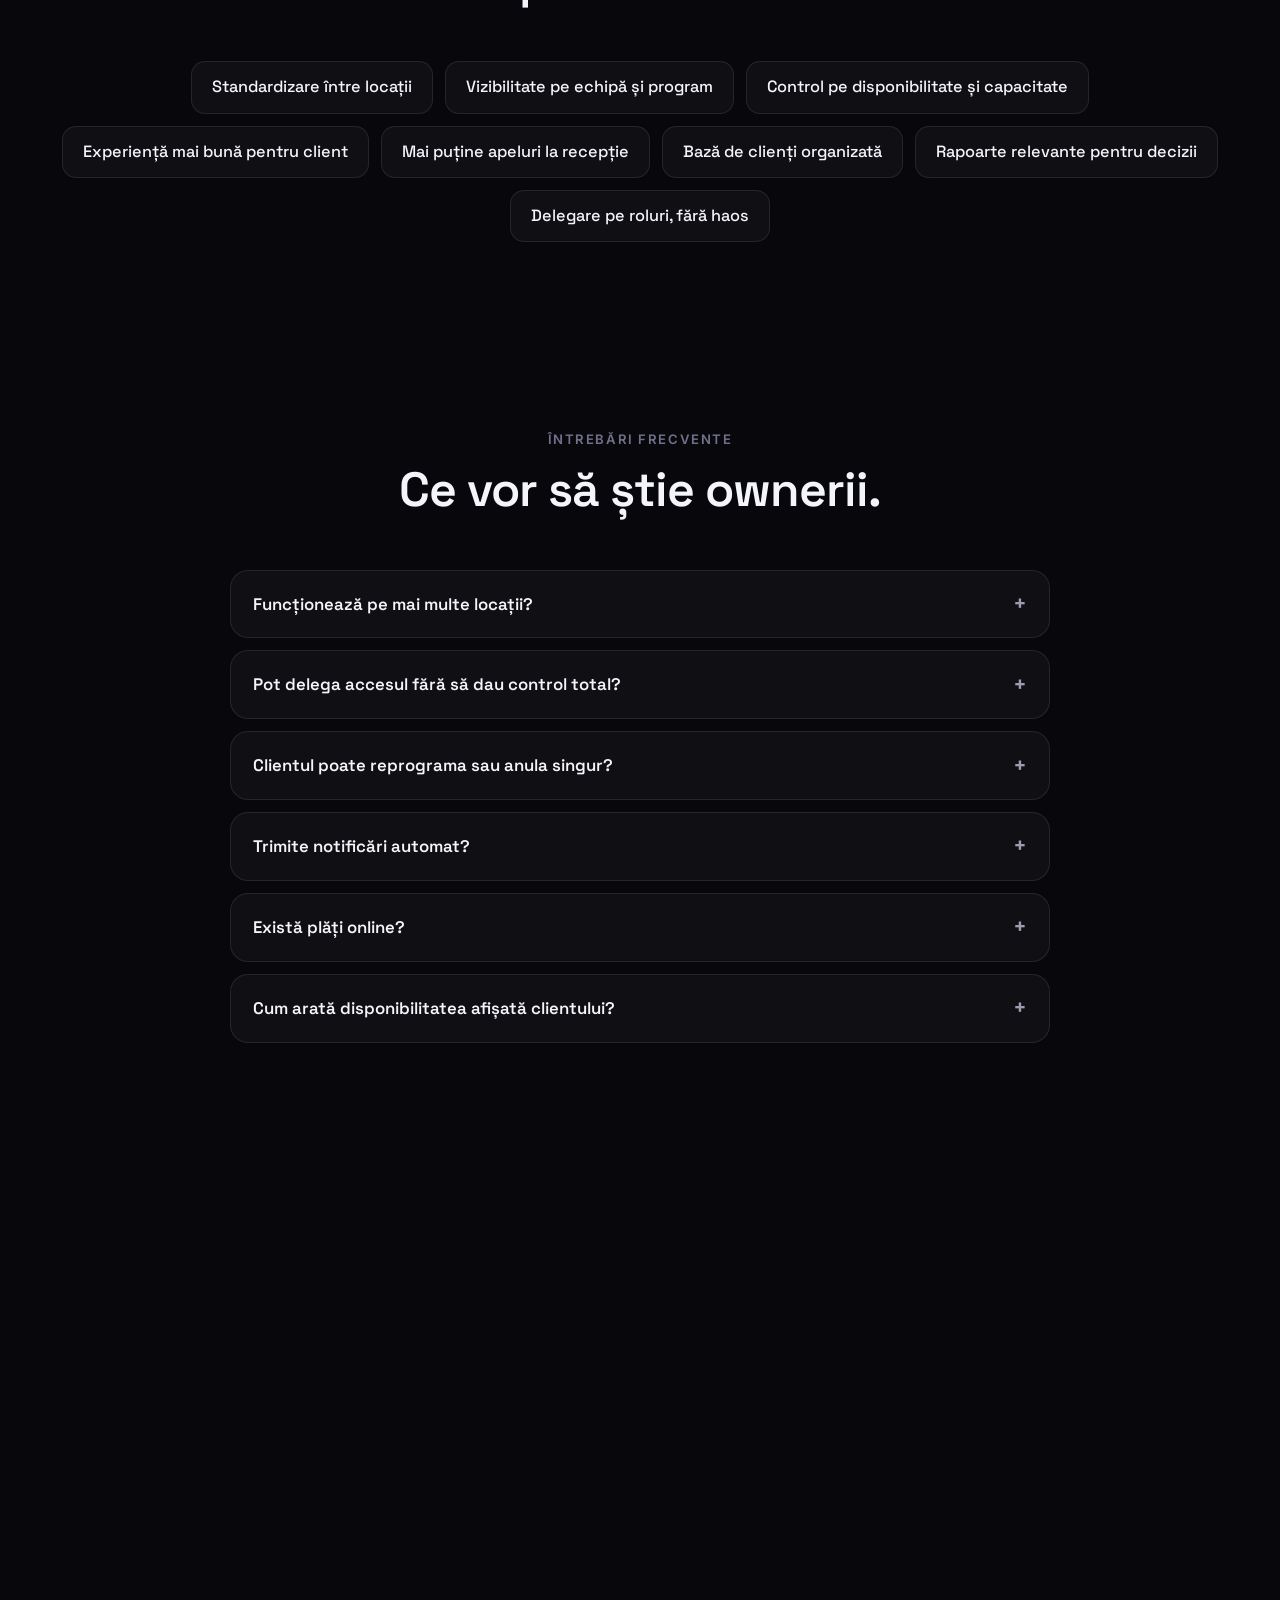
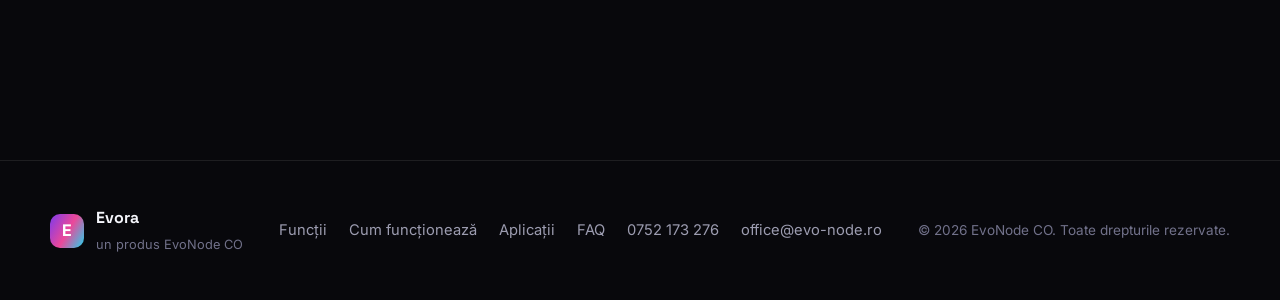
==== commit a1d3bf46: "feat: drop duplicate hero credit; add contact (phone + office email) - Remove "by EvoNode CO" eyebro" ====
--- a/index.html
+++ b/index.html
@@ -6,20 +6,21 @@
   <title>Evora — Sistemul de operare al afacerii tale cu programări</title>
   <meta name="description" content="Evora este platforma completă pentru barbershop-uri, saloane, spa și clinici beauty: rezervări online, calendar operațional, disponibilitate reală, rapoarte și aplicații mobile. De la EvoNode CO." />
   <meta name="theme-color" content="#0A0A0F" />
+  <link rel="canonical" href="https://evora.evo-node.ro/" />
 
   <!-- Open Graph / Twitter -->
   <meta property="og:type" content="website" />
-  <meta property="og:url" content="https://evora-site.vercel.app/" />
+  <meta property="og:url" content="https://evora.evo-node.ro/" />
   <meta property="og:site_name" content="Evora" />
   <meta property="og:title" content="Evora — programări fără haos, afacere sub control" />
   <meta property="og:description" content="Platforma completă de programări și operare pentru afaceri cu servicii. De la EvoNode CO." />
-  <meta property="og:image" content="https://evora-site.vercel.app/assets/og.png" />
+  <meta property="og:image" content="https://evora.evo-node.ro/assets/og.png" />
   <meta property="og:image:width" content="1200" />
   <meta property="og:image:height" content="630" />
   <meta name="twitter:card" content="summary_large_image" />
   <meta name="twitter:title" content="Evora — programări fără haos, afacere sub control" />
   <meta name="twitter:description" content="Platforma completă de programări și operare pentru afaceri cu servicii. De la EvoNode CO." />
-  <meta name="twitter:image" content="https://evora-site.vercel.app/assets/og.png" />
+  <meta name="twitter:image" content="https://evora.evo-node.ro/assets/og.png" />
 
   <link rel="icon" href="data:image/svg+xml,%3Csvg xmlns='http://www.w3.org/2000/svg' viewBox='0 0 64 64'%3E%3Cdefs%3E%3ClinearGradient id='g' x1='0' y1='0' x2='1' y2='1'%3E%3Cstop offset='0' stop-color='%237C3AED'/%3E%3Cstop offset='0.55' stop-color='%23EC4899'/%3E%3Cstop offset='1' stop-color='%2306B6D4'/%3E%3C/linearGradient%3E%3C/defs%3E%3Crect width='64' height='64' rx='16' fill='%230A0A0F'/%3E%3Ctext x='32' y='45' font-family='Arial,sans-serif' font-size='40' font-weight='700' text-anchor='middle' fill='url(%23g)'%3EE%3C/text%3E%3C/svg%3E" />
 
@@ -76,7 +77,6 @@
     <section class="hero">
       <div class="container hero-inner">
         <div class="hero-copy reveal">
-          <span class="eyebrow"><span class="dot"></span> by EvoNode&nbsp;CO</span>
           <h1 class="hero-title">
             Programări fără haos.<br />
             <span class="grad-text">Afacere sub control.</span>
@@ -472,9 +472,10 @@
           <h2>Pregătit să treci de la haos la control?</h2>
           <p>Îți arătăm Evora pe businessul tău, într-o demonstrație de 20 de minute.</p>
           <div class="hero-actions center">
-            <a class="btn btn-primary btn-lg" href="mailto:contact@evo-node.ro?subject=Cerere%20demonstrație%20Evora">Cere o demonstrație</a>
+            <a class="btn btn-primary btn-lg" href="mailto:office@evo-node.ro?subject=Cerere%20demonstrație%20Evora">Cere o demonstrație</a>
             <a class="btn btn-ghost btn-lg" href="#functii">Revezi funcțiile</a>
           </div>
+          <p class="cta-contact"><a href="tel:+40752173276">0752 173 276</a> &nbsp;·&nbsp; <a href="mailto:office@evo-node.ro">office@evo-node.ro</a></p>
           <p class="cta-fine">Răspundem în aceeași zi lucrătoare.</p>
         </div>
       </div>
@@ -496,7 +497,8 @@
         <a href="#cum">Cum funcționează</a>
         <a href="#mobile">Aplicații</a>
         <a href="#faq">FAQ</a>
-        <a href="mailto:contact@evo-node.ro">Contact</a>
+        <a href="tel:+40752173276">0752 173 276</a>
+        <a href="mailto:office@evo-node.ro">office@evo-node.ro</a>
       </nav>
       <p class="copy">© <span id="year">2026</span> EvoNode CO. Toate drepturile rezervate.</p>
     </div>
--- a/styles.css
+++ b/styles.css
@@ -239,7 +239,10 @@
 .cta-card h2 { font-size: clamp(1.8rem, 3.6vw, 2.7rem); margin-bottom: 14px; }
 .cta-card > p { color: var(--muted); font-size: 1.1rem; max-width: 48ch; margin-inline: auto; }
 .cta-card .hero-actions { margin: 30px 0 0; }
-.cta-fine { margin-top: 18px; font-size: .85rem; color: var(--muted-2); }
+.cta-contact { margin-top: 20px; font-family: var(--font-display); font-weight: 600; font-size: 1.08rem; }
+.cta-contact a { background: var(--grad); -webkit-background-clip: text; background-clip: text; color: transparent; }
+.cta-contact a:hover { opacity: .82; }
+.cta-fine { margin-top: 12px; font-size: .85rem; color: var(--muted-2); }
 
 /* ---------- Footer ---------- */
 .footer { border-top: 1px solid var(--brd); padding: 44px 0; }
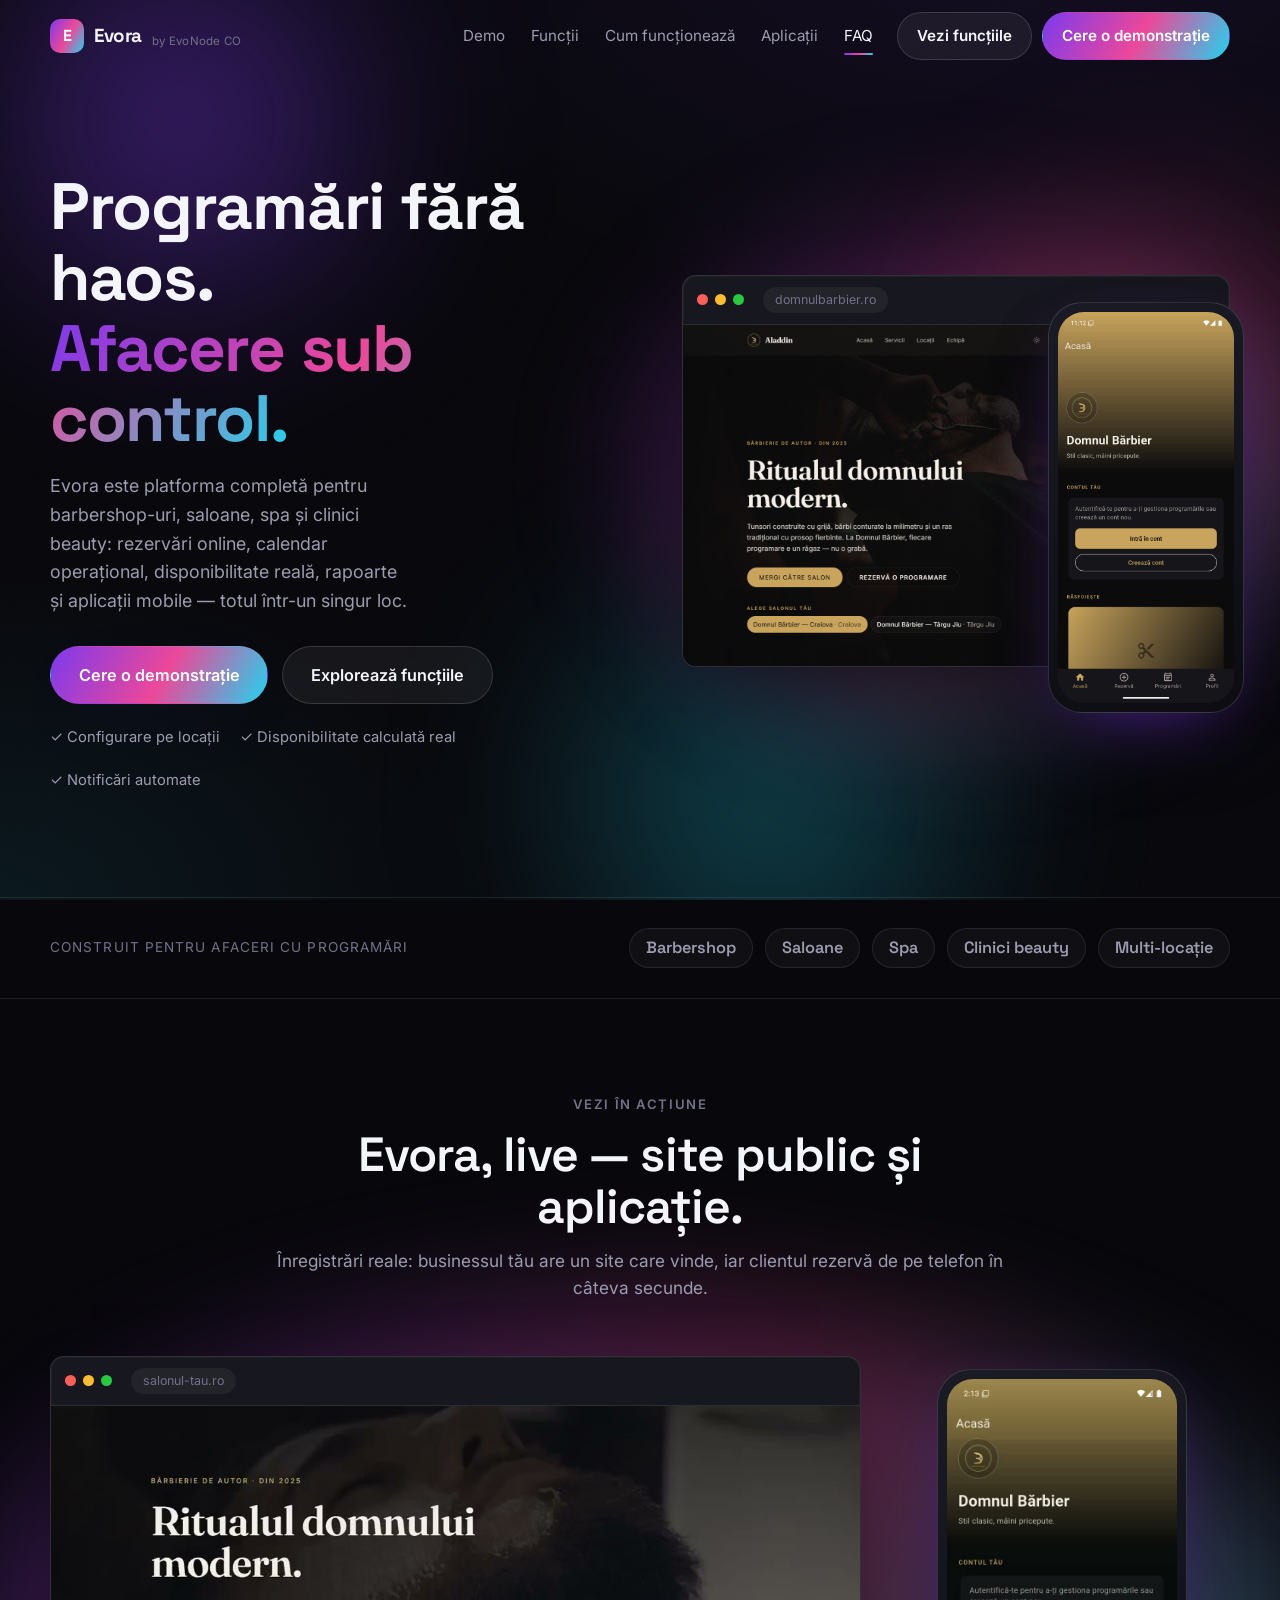
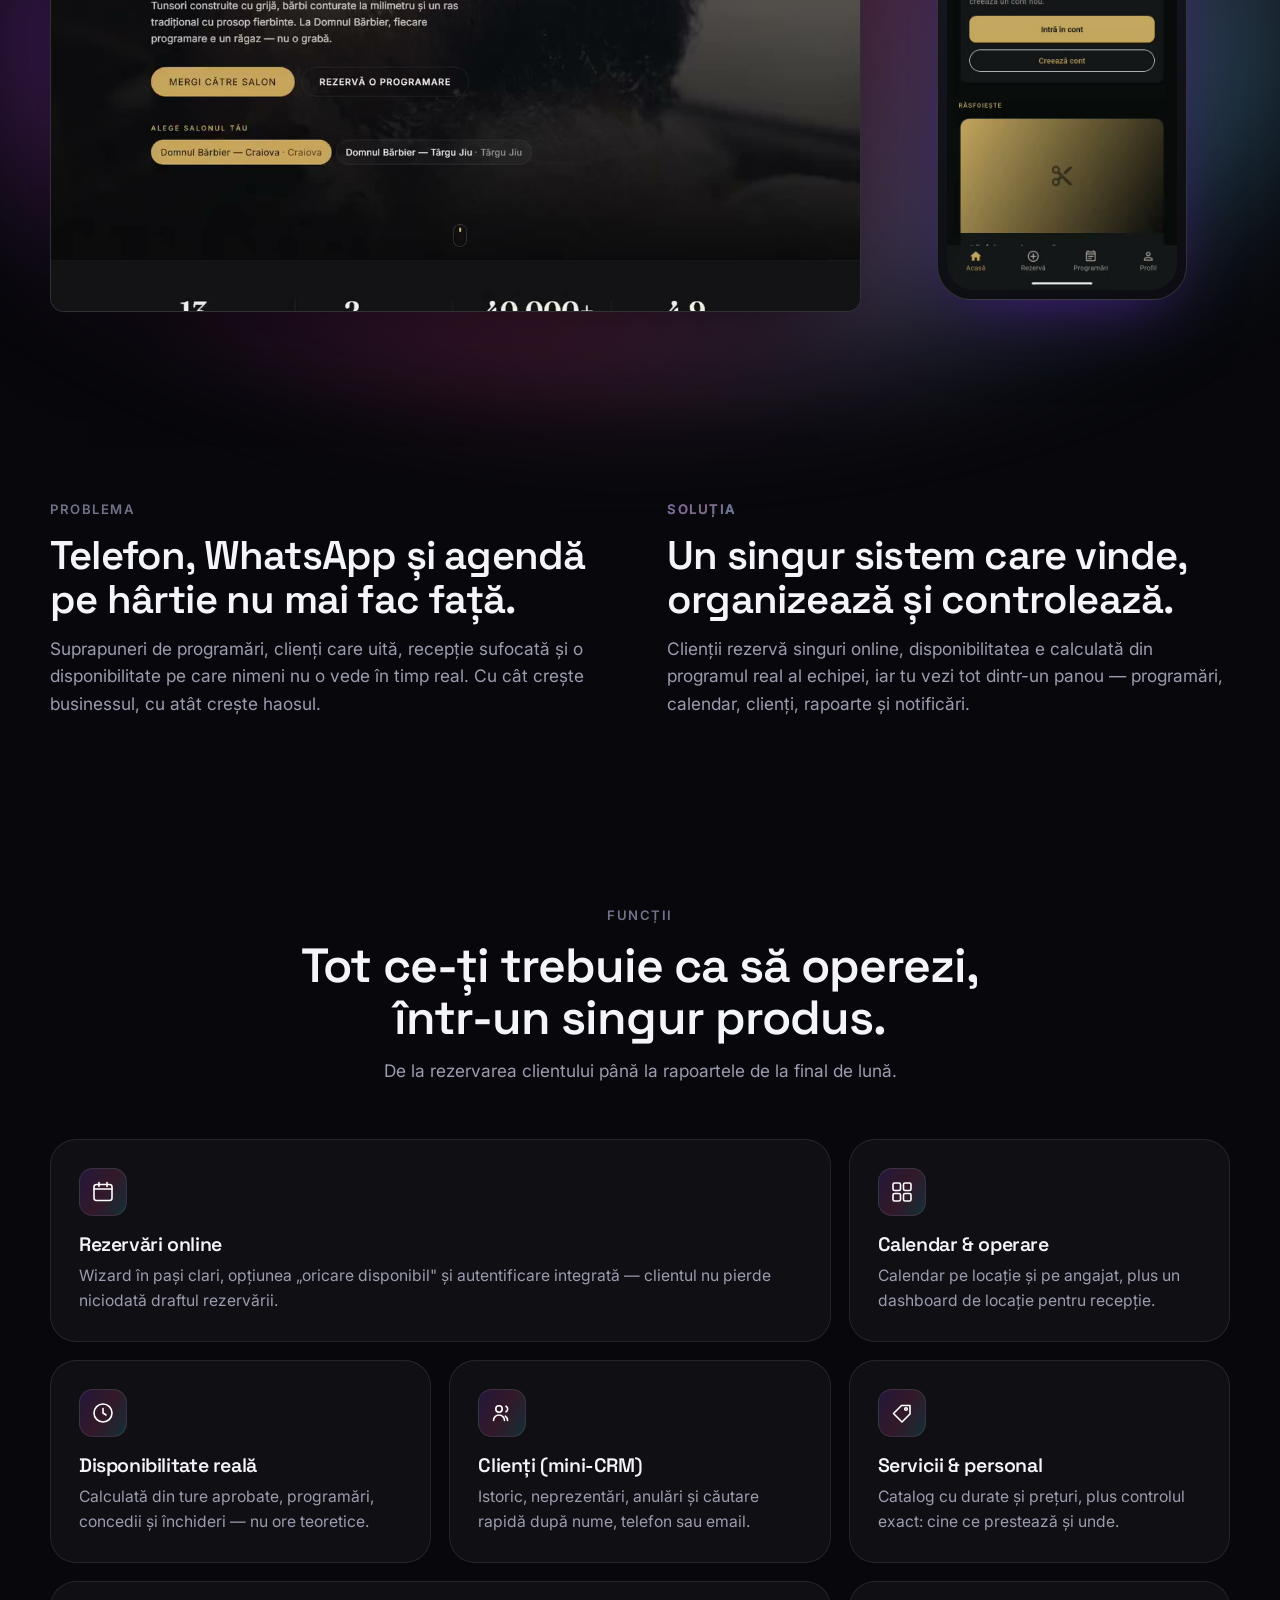
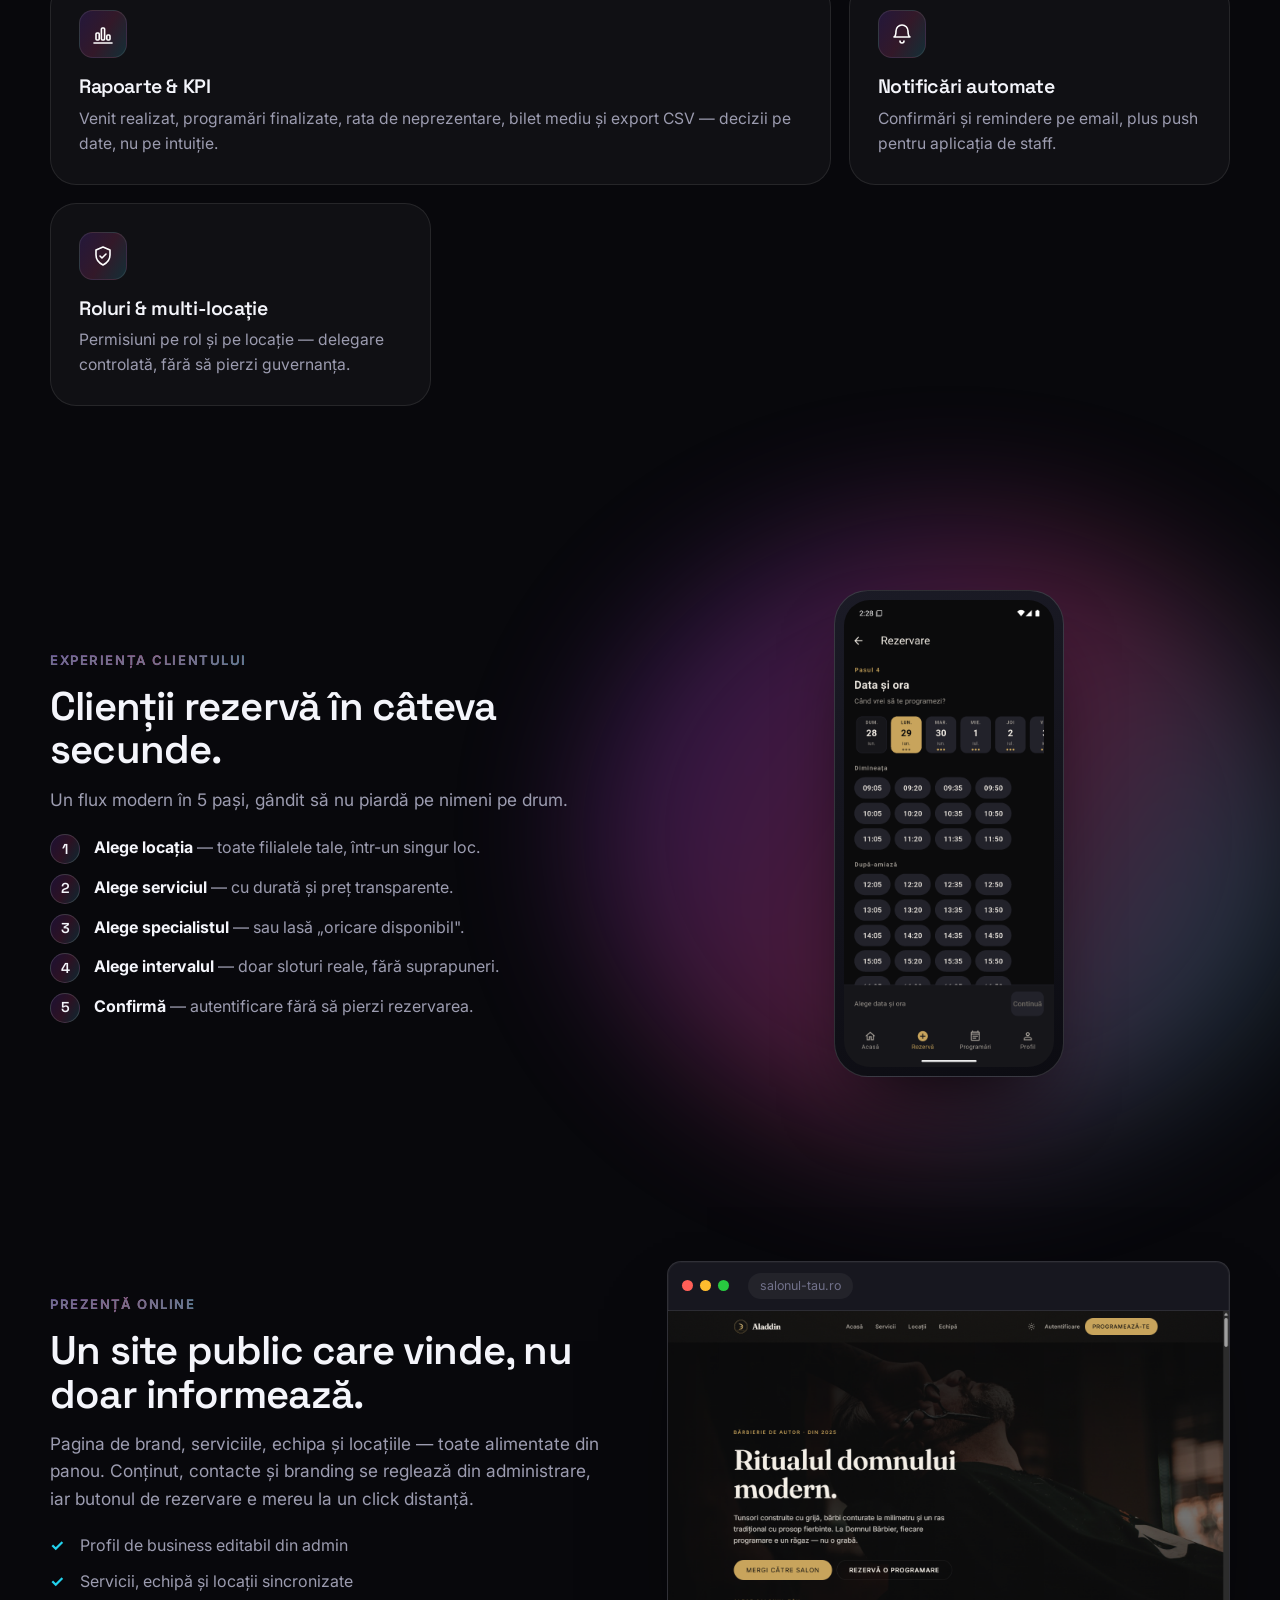
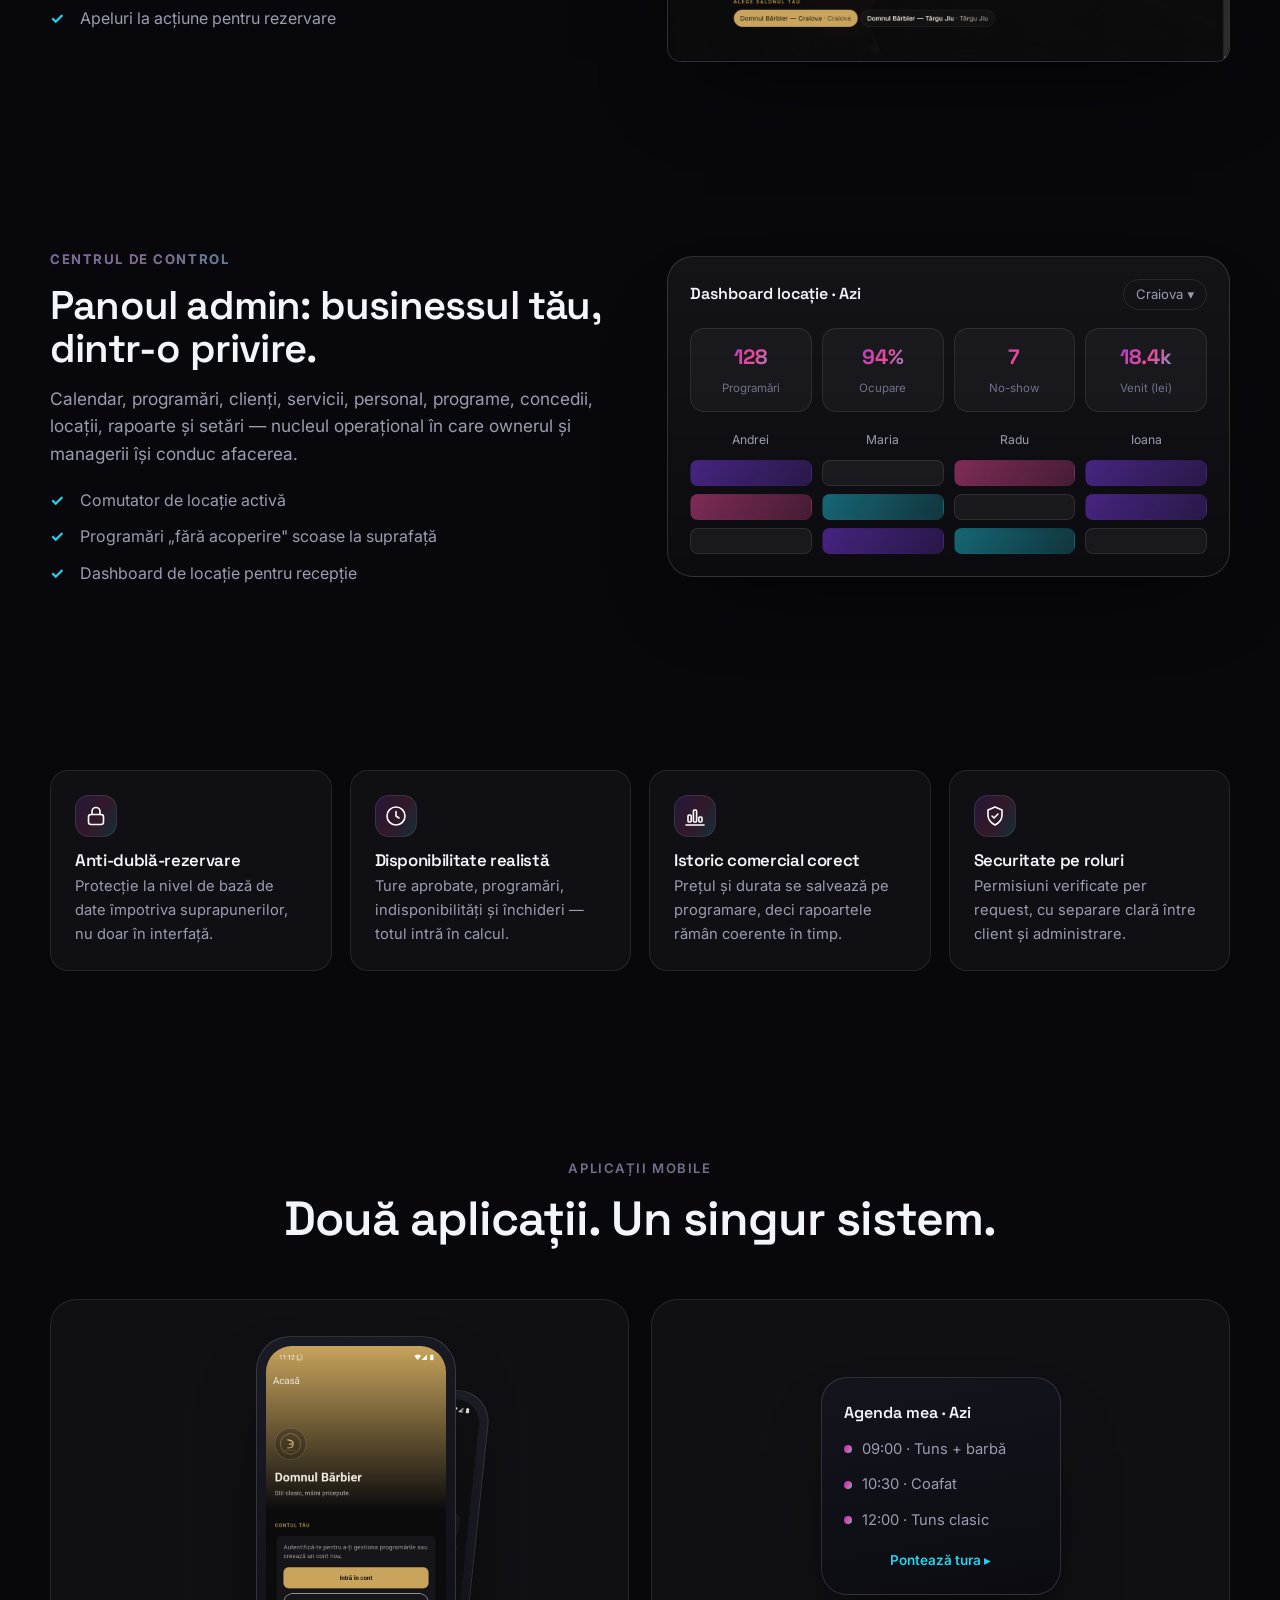
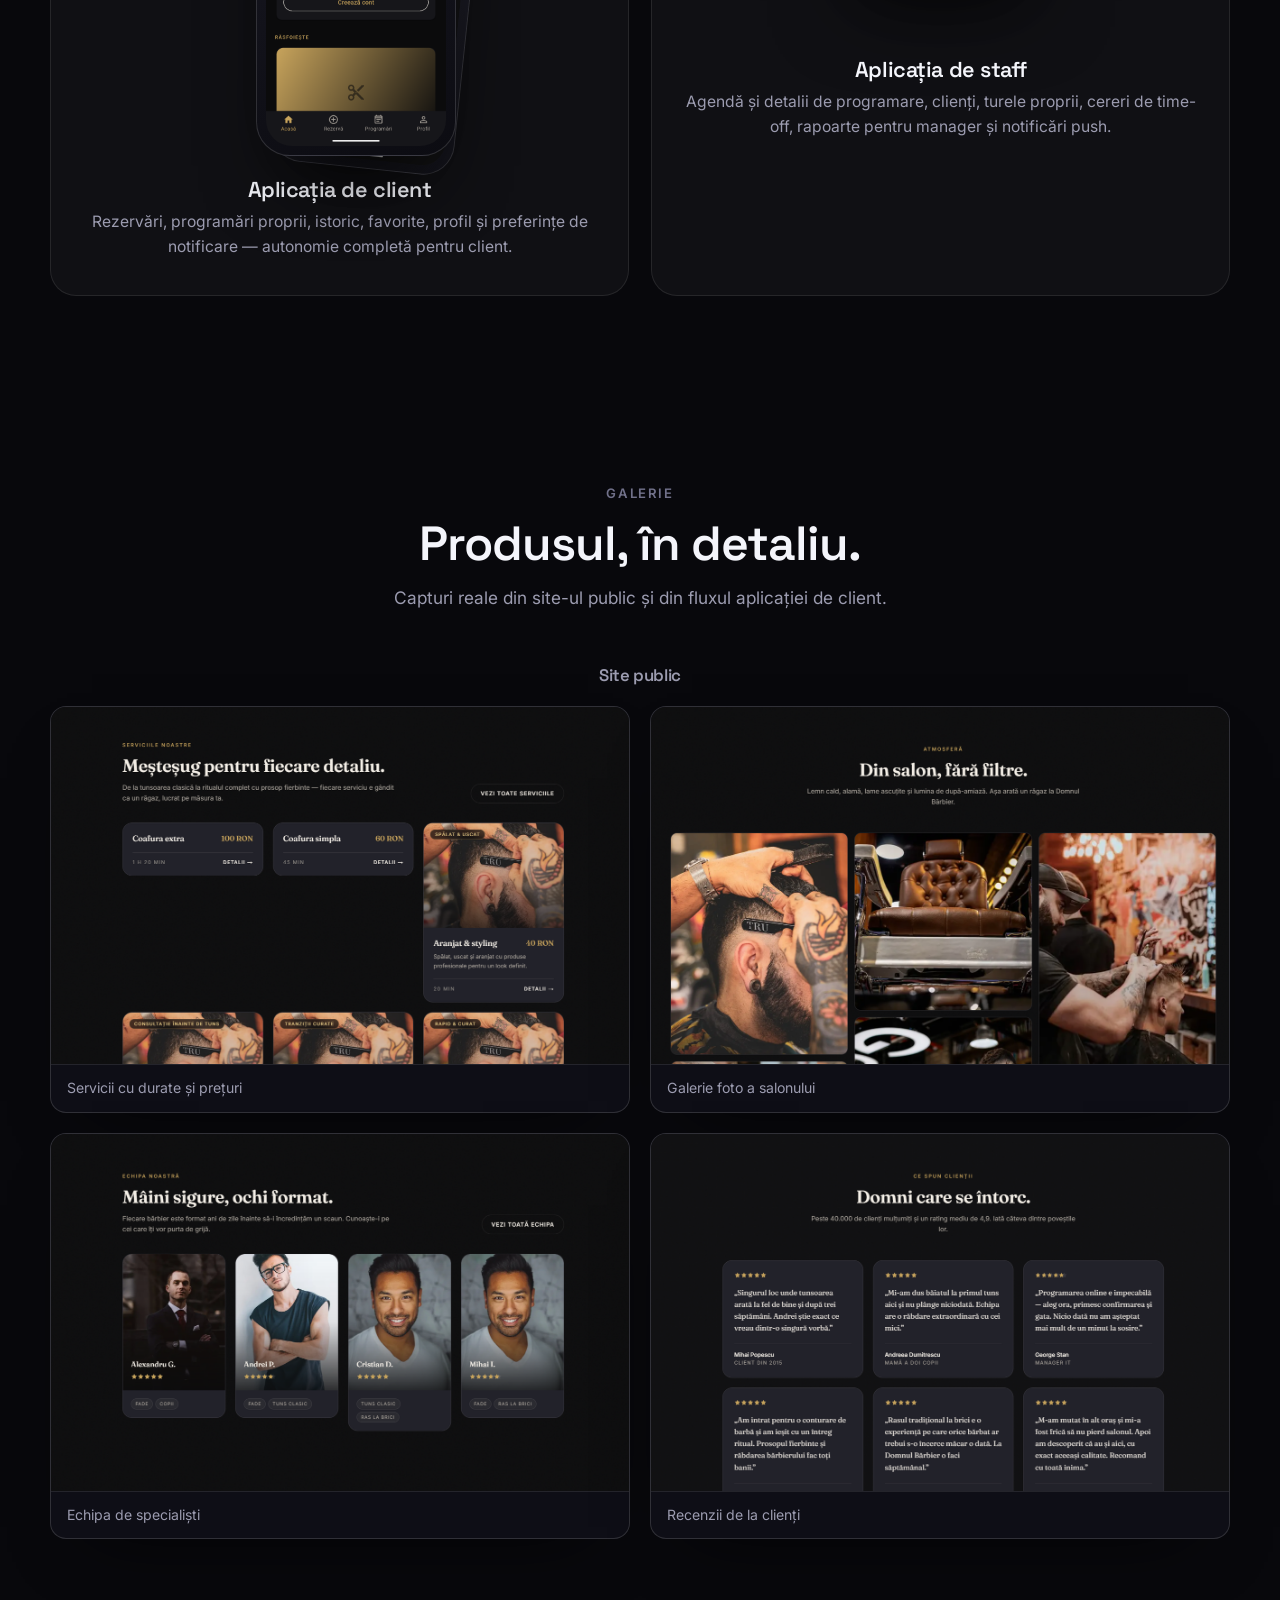
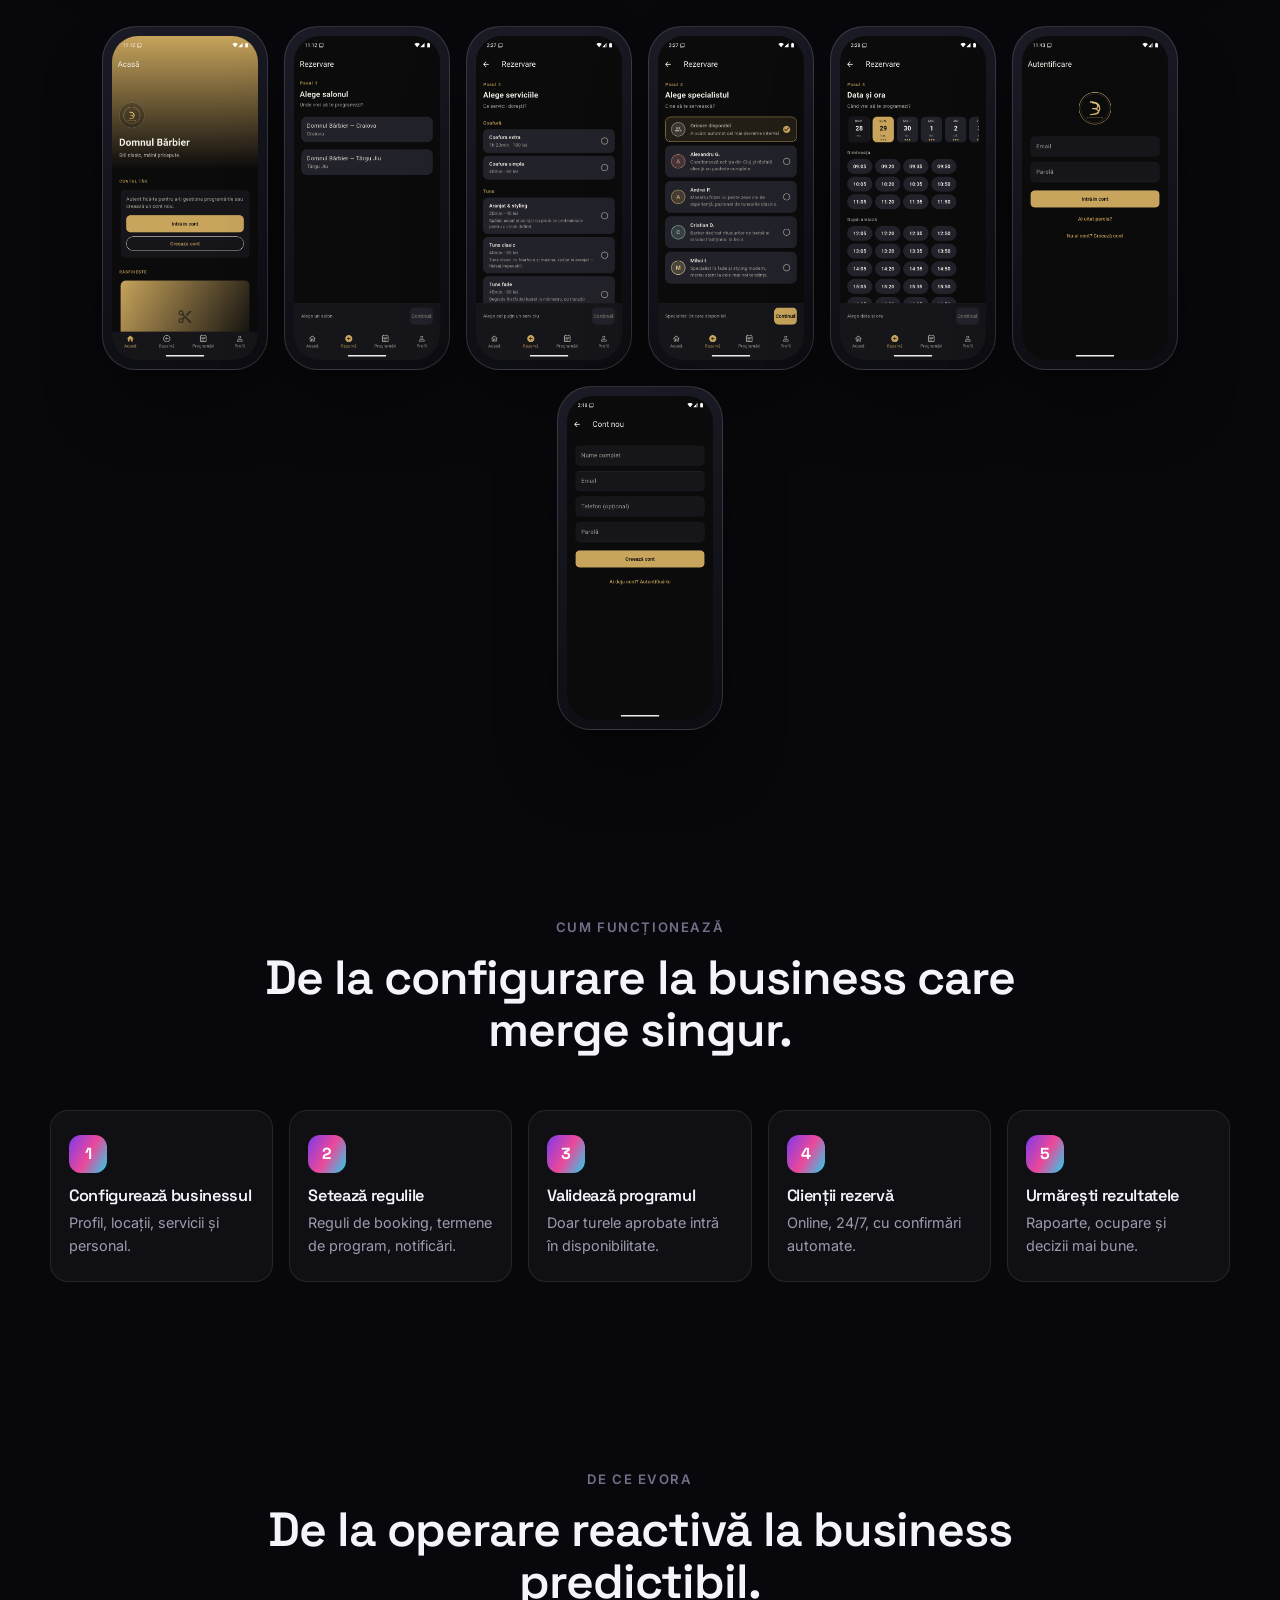
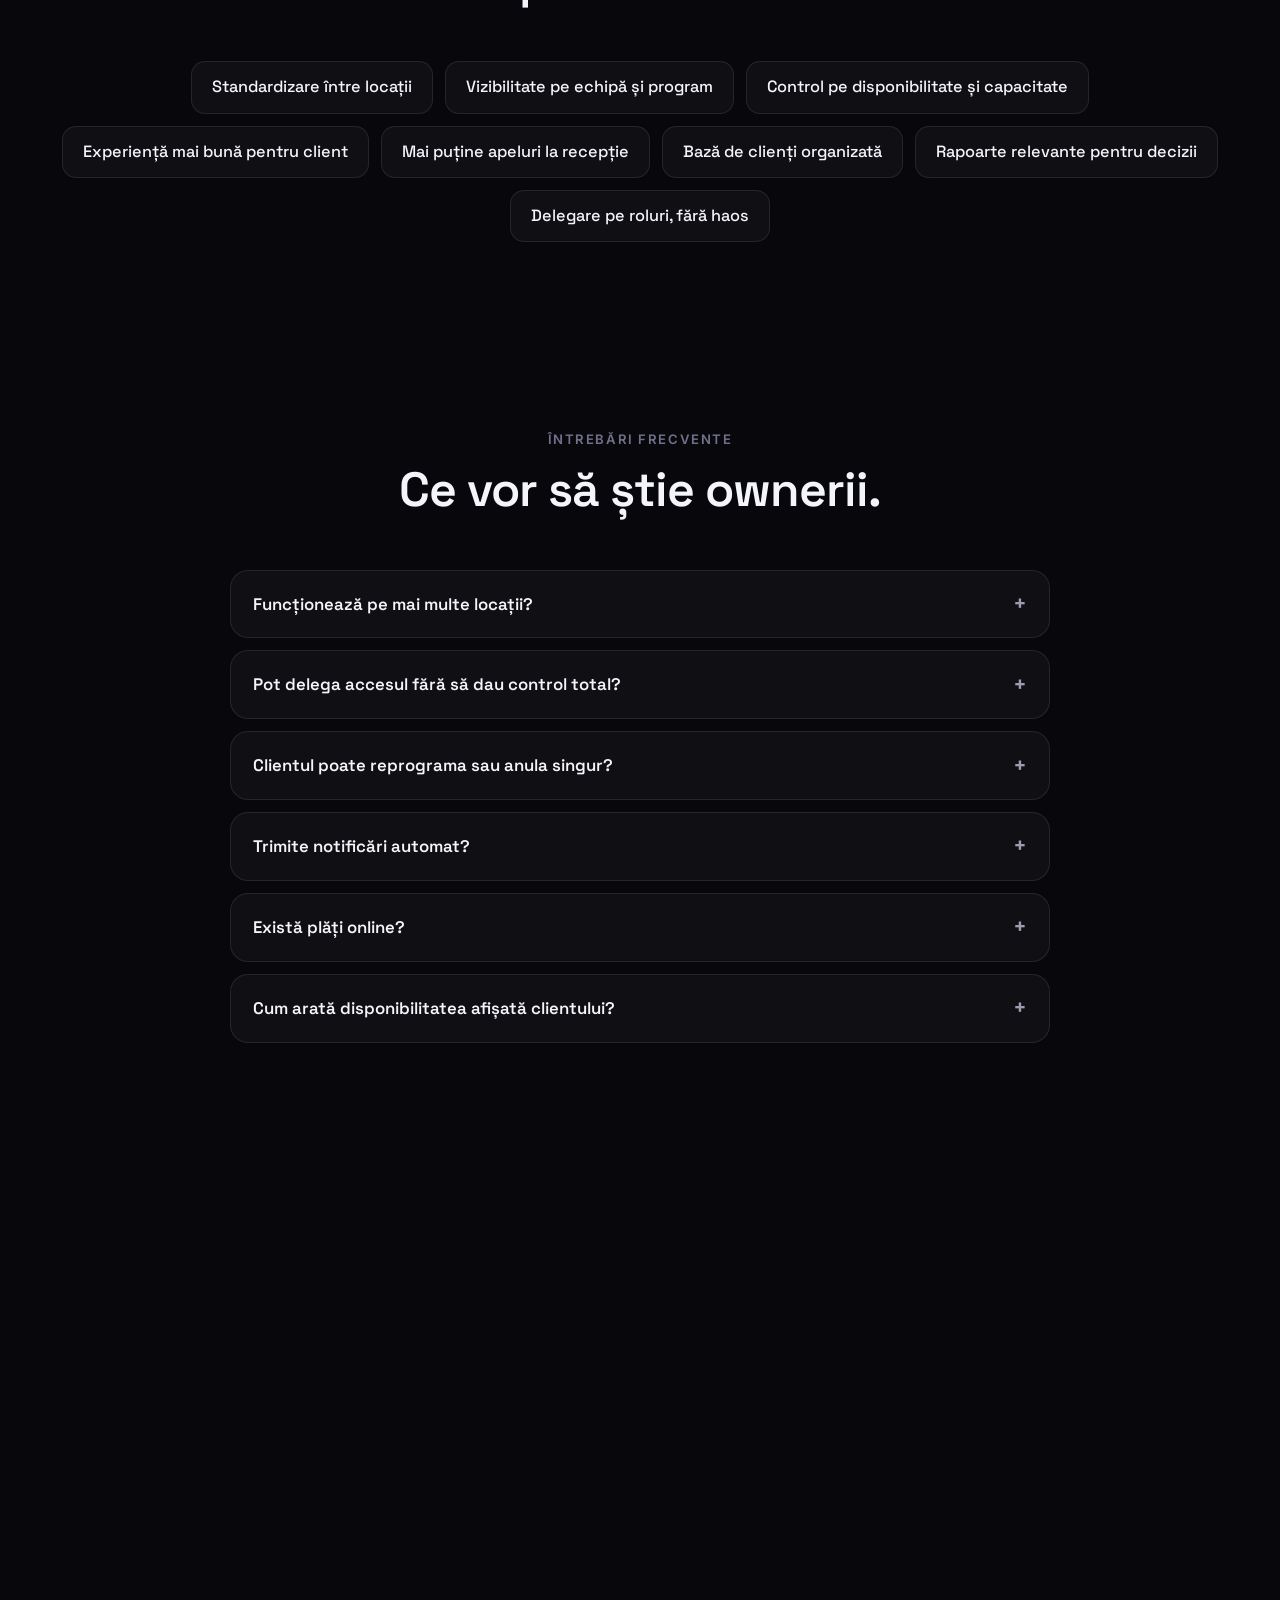
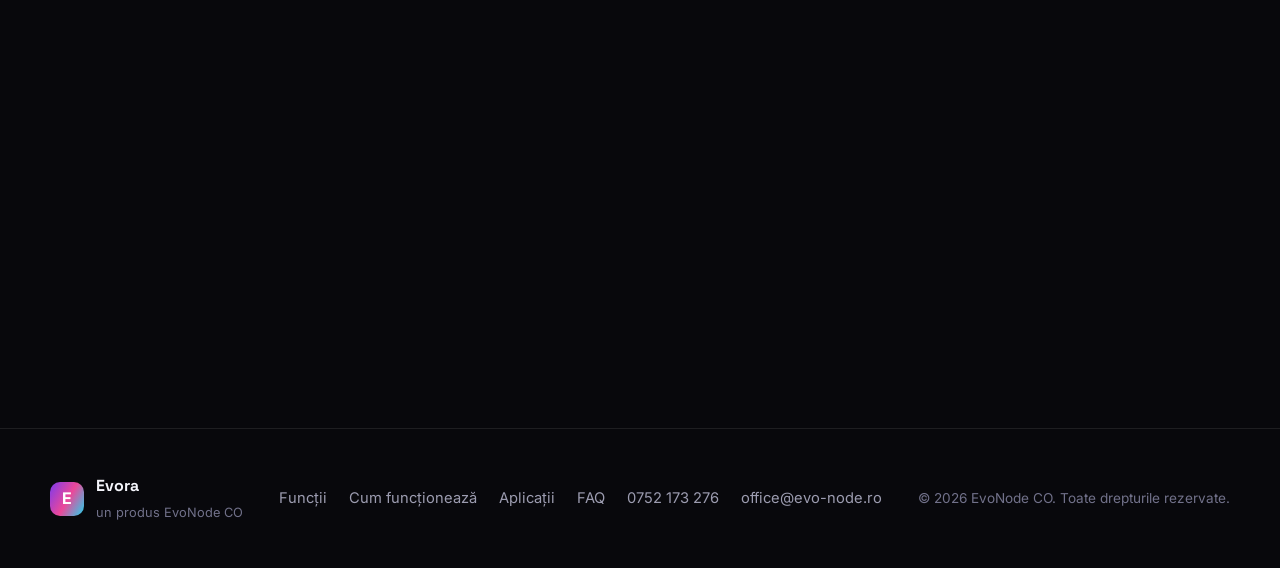
==== commit faceb4b4: "feat: image lightbox + real demo-request form (FormSubmit) - Click-to-zoom lightbox for gallery + de" ====
--- a/index.html
+++ b/index.html
@@ -469,14 +469,52 @@
       <div class="container">
         <div class="cta-card reveal">
           <div class="glow-ring" aria-hidden="true"></div>
-          <h2>Pregătit să treci de la haos la control?</h2>
-          <p>Îți arătăm Evora pe businessul tău, într-o demonstrație de 20 de minute.</p>
-          <div class="hero-actions center">
-            <a class="btn btn-primary btn-lg" href="mailto:office@evo-node.ro?subject=Cerere%20demonstrație%20Evora">Cere o demonstrație</a>
-            <a class="btn btn-ghost btn-lg" href="#functii">Revezi funcțiile</a>
-          </div>
-          <p class="cta-contact"><a href="tel:+40752173276">0752 173 276</a> &nbsp;·&nbsp; <a href="mailto:office@evo-node.ro">office@evo-node.ro</a></p>
-          <p class="cta-fine">Răspundem în aceeași zi lucrătoare.</p>
+          <div class="cta-grid">
+            <div class="cta-intro">
+              <h2>Programează un demo Evora</h2>
+              <p>Îți arătăm platforma pe businessul tău, într-o demonstrație de ~20 de minute. Fără obligații.</p>
+              <ul class="cta-points">
+                <li>✓ Configurare pe locațiile tale</li>
+                <li>✓ Flux complet: client → rezervare → notificare</li>
+                <li>✓ Răspuns în aceeași zi lucrătoare</li>
+              </ul>
+              <p class="cta-contact"><a href="tel:+40752173276">0752 173 276</a> &nbsp;·&nbsp; <a href="mailto:office@evo-node.ro">office@evo-node.ro</a></p>
+            </div>
+
+            <form class="demo-form" id="demoForm" novalidate>
+              <div class="field">
+                <label for="f-name">Nume</label>
+                <input id="f-name" name="name" type="text" required placeholder="Numele tău" />
+              </div>
+              <div class="field-row">
+                <div class="field">
+                  <label for="f-email">Email</label>
+                  <input id="f-email" name="email" type="email" required placeholder="email@exemplu.ro" />
+                </div>
+                <div class="field">
+                  <label for="f-phone">Telefon</label>
+                  <input id="f-phone" name="phone" type="tel" placeholder="07xx xxx xxx" />
+                </div>
+              </div>
+              <div class="field">
+                <label for="f-type">Tip business</label>
+                <select id="f-type" name="business_type">
+                  <option>Barbershop</option>
+                  <option>Salon</option>
+                  <option>Spa</option>
+                  <option>Clinică beauty</option>
+                  <option>Altul</option>
+                </select>
+              </div>
+              <div class="field">
+                <label for="f-msg">Mesaj (opțional)</label>
+                <textarea id="f-msg" name="message" rows="3" placeholder="Câte locații, câți specialiști, ce te interesează…"></textarea>
+              </div>
+              <input type="text" name="_honey" class="hp" tabindex="-1" autocomplete="off" aria-hidden="true" />
+              <button type="submit" class="btn btn-primary btn-lg form-submit">Cere demo</button>
+              <p class="form-note" id="formNote" role="status"></p>
+            </form>
+          </div>
         </div>
       </div>
     </section>
@@ -504,6 +542,14 @@
     </div>
   </footer>
 
+  <!-- Lightbox -->
+  <div class="lightbox" id="lightbox" aria-hidden="true">
+    <button class="lb-btn lb-close" id="lbClose" aria-label="Închide">×</button>
+    <button class="lb-btn lb-prev" id="lbPrev" aria-label="Anterior">‹</button>
+    <img id="lbImg" src="" alt="" />
+    <button class="lb-btn lb-next" id="lbNext" aria-label="Următor">›</button>
+  </div>
+
   <script src="script.js"></script>
 </body>
 </html>
--- a/styles.css
+++ b/styles.css
@@ -244,6 +244,48 @@
 .cta-contact a:hover { opacity: .82; }
 .cta-fine { margin-top: 12px; font-size: .85rem; color: var(--muted-2); }
 
+/* CTA grid + demo form */
+.cta-grid { display: grid; grid-template-columns: 1fr 1fr; gap: 40px; text-align: left; align-items: start; }
+.cta-intro h2 { margin-bottom: 14px; }
+.cta-intro > p { color: var(--muted); }
+.cta-points { list-style: none; padding: 0; margin: 18px 0; display: grid; gap: 10px; color: var(--muted); }
+.demo-form { display: grid; gap: 14px; background: rgba(255,255,255,.03); border: 1px solid var(--brd); border-radius: var(--radius-lg); padding: 26px; }
+.field { display: grid; gap: 6px; }
+.field-row { display: grid; grid-template-columns: 1fr 1fr; gap: 14px; }
+.field label { font-size: .82rem; color: var(--muted); font-weight: 500; }
+.demo-form input, .demo-form select, .demo-form textarea {
+  width: 100%; background: rgba(255,255,255,.04); border: 1px solid var(--brd-2);
+  border-radius: 12px; padding: 12px 14px; color: var(--text); font: inherit; outline: none;
+  transition: border-color .2s, background .2s;
+}
+.demo-form input::placeholder, .demo-form textarea::placeholder { color: var(--muted-2); }
+.demo-form select { appearance: none; -webkit-appearance: none; cursor: pointer; }
+.demo-form input:focus, .demo-form select:focus, .demo-form textarea:focus { border-color: var(--g2); background: rgba(255,255,255,.06); }
+.demo-form textarea { resize: vertical; min-height: 76px; }
+.demo-form .hp { position: absolute; left: -9999px; width: 1px; height: 1px; opacity: 0; }
+.form-submit { width: 100%; margin-top: 4px; }
+.form-note { font-size: .88rem; color: var(--muted); margin: 0; min-height: 1.2em; }
+.form-note.err { color: #ff9b9b; }
+.form-note a { color: inherit; text-decoration: underline; }
+.form-success { text-align: center; padding: 28px 8px; }
+.form-success .fs-ic { width: 56px; height: 56px; border-radius: 50%; display: grid; place-items: center; margin: 0 auto 14px; background: var(--grad); color: #fff; font-size: 1.6rem; box-shadow: var(--glow); }
+.form-success h3 { font-size: 1.4rem; margin-bottom: 8px; }
+.form-success p { color: var(--muted); }
+@media (max-width: 820px) { .cta-grid { grid-template-columns: 1fr; gap: 28px; } }
+
+/* Zoomable images + lightbox */
+#galerie img, .feature-row .phone img, .feature-row .browser img { cursor: zoom-in; }
+.lightbox { position: fixed; inset: 0; z-index: 100; display: none; align-items: center; justify-content: center; background: rgba(5,5,9,.92); backdrop-filter: blur(10px); padding: 4vh 4vw; }
+.lightbox.open { display: flex; }
+.lightbox img { max-width: 92vw; max-height: 92vh; border-radius: 14px; border: 1px solid var(--brd-2); box-shadow: 0 50px 130px -30px rgba(0,0,0,.9); }
+.lb-btn { position: absolute; background: rgba(255,255,255,.08); border: 1px solid var(--brd-2); color: #fff; width: 48px; height: 48px; border-radius: 50%; font-size: 1.7rem; line-height: 1; cursor: pointer; display: grid; place-items: center; transition: background .2s, transform .2s; }
+.lb-btn:hover { background: rgba(255,255,255,.18); transform: scale(1.06); }
+.lb-close { top: 22px; right: 22px; }
+.lb-prev { left: 20px; top: 50%; transform: translateY(-50%); }
+.lb-next { right: 20px; top: 50%; transform: translateY(-50%); }
+.lb-prev:hover, .lb-next:hover { transform: translateY(-50%) scale(1.06); }
+@media (max-width: 600px) { .lb-prev, .lb-next { top: auto; bottom: 22px; transform: none; } .lb-prev:hover, .lb-next:hover { transform: scale(1.06); } .lb-prev { left: 24px; } .lb-next { right: 24px; } }
+
 /* ---------- Footer ---------- */
 .footer { border-top: 1px solid var(--brd); padding: 44px 0; }
 .footer-inner { display: flex; align-items: center; justify-content: space-between; gap: 24px; flex-wrap: wrap; }
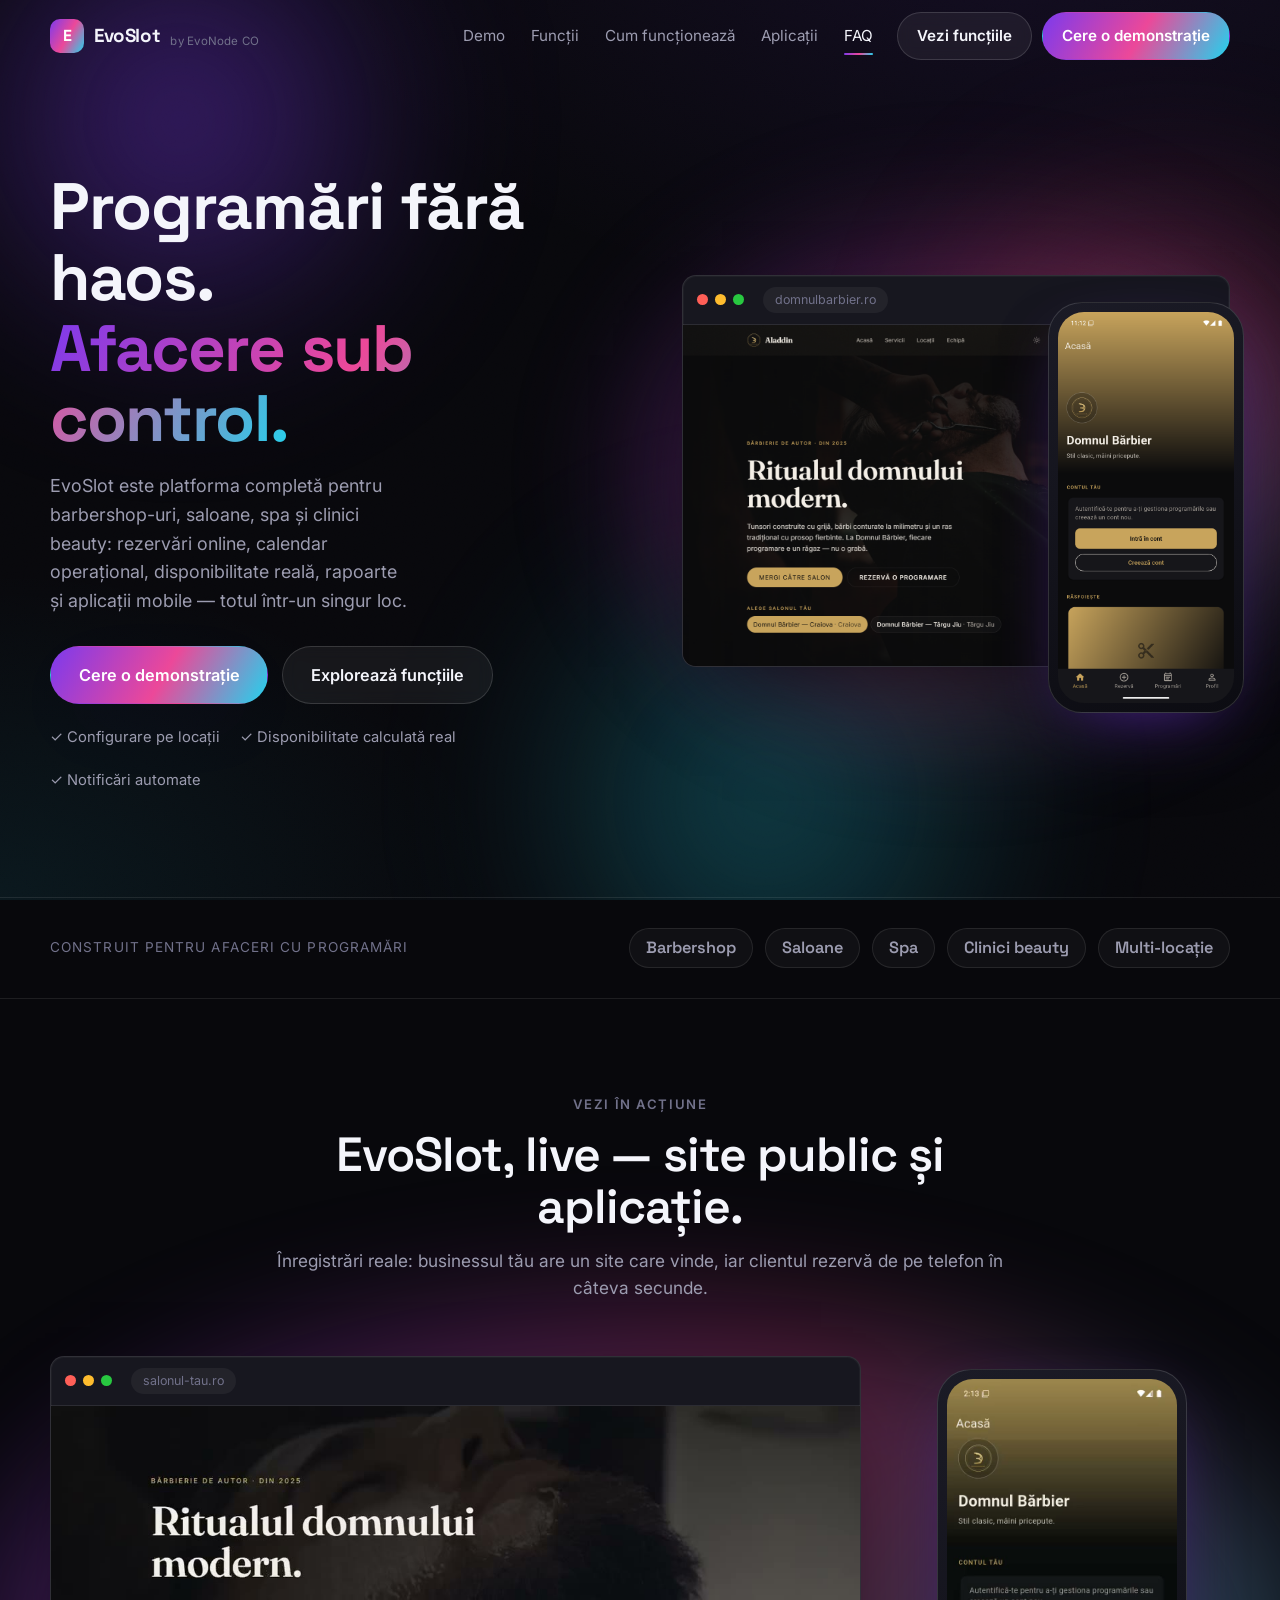
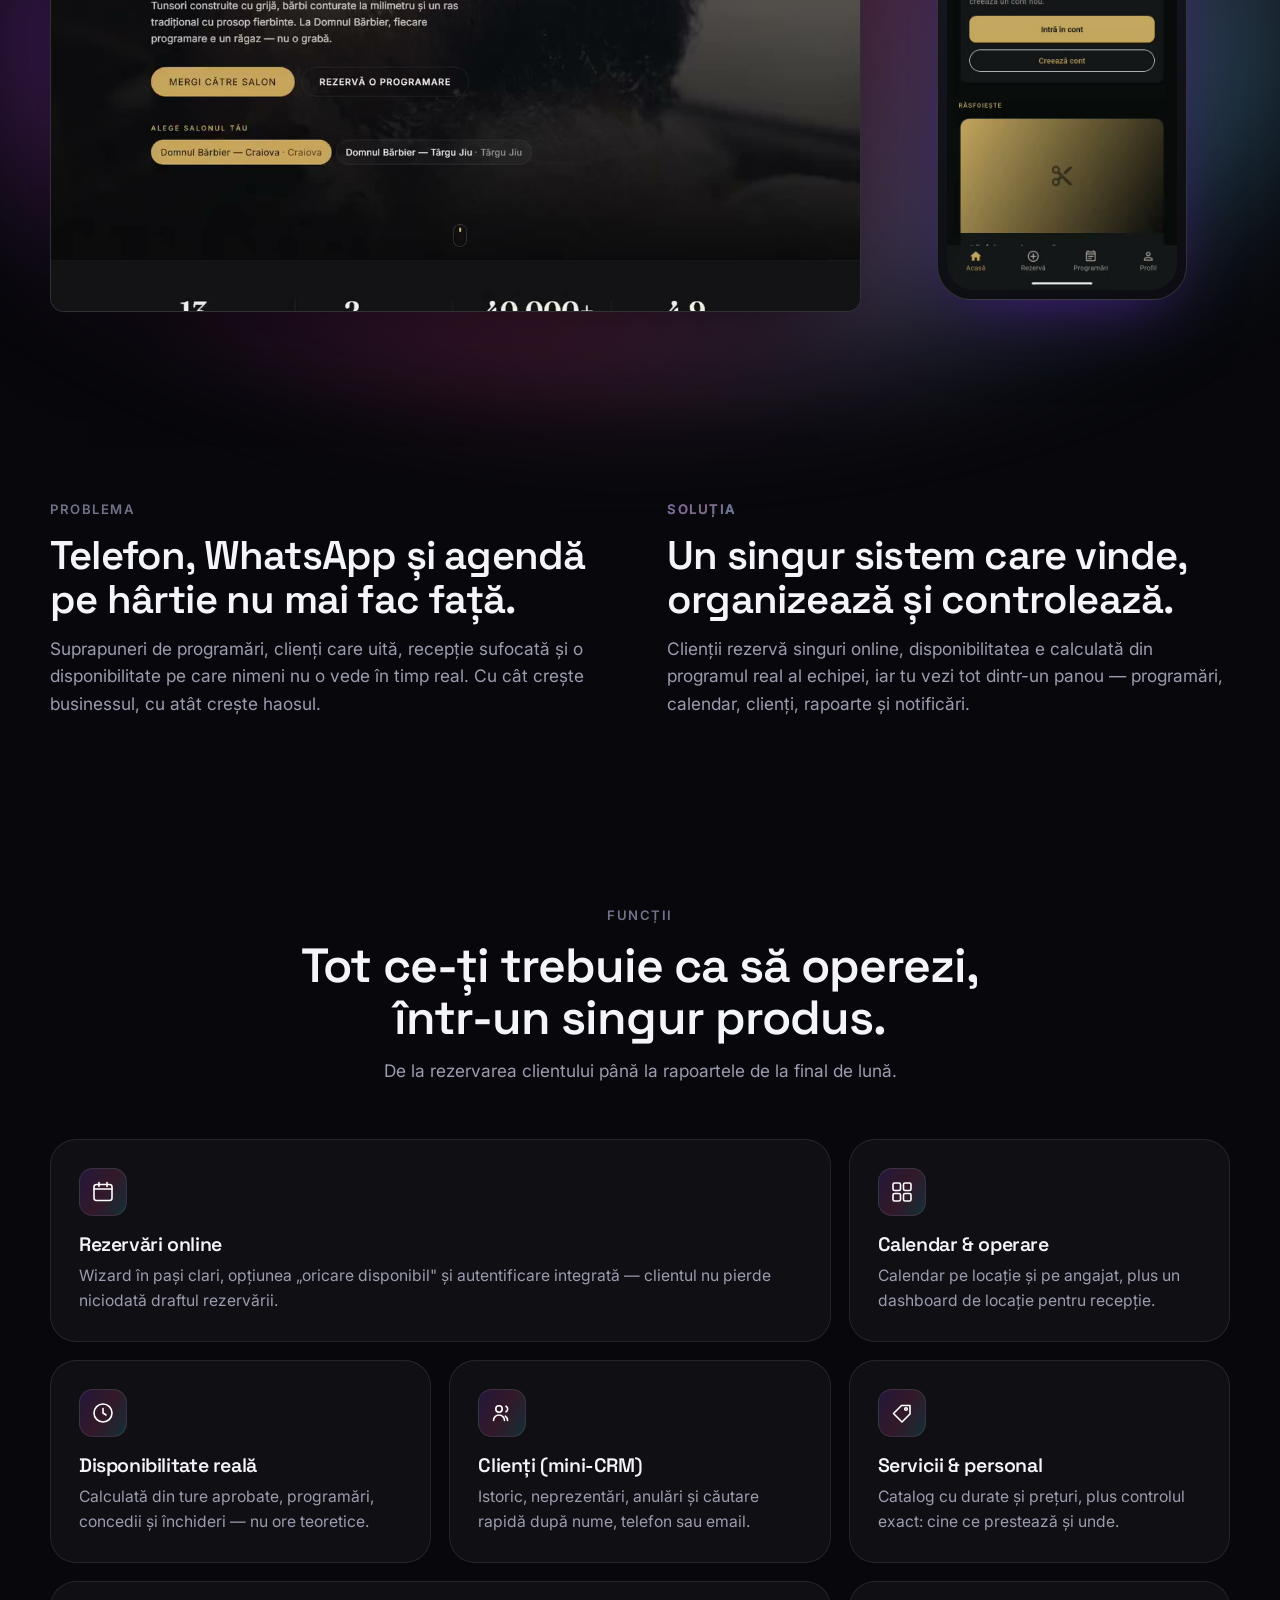
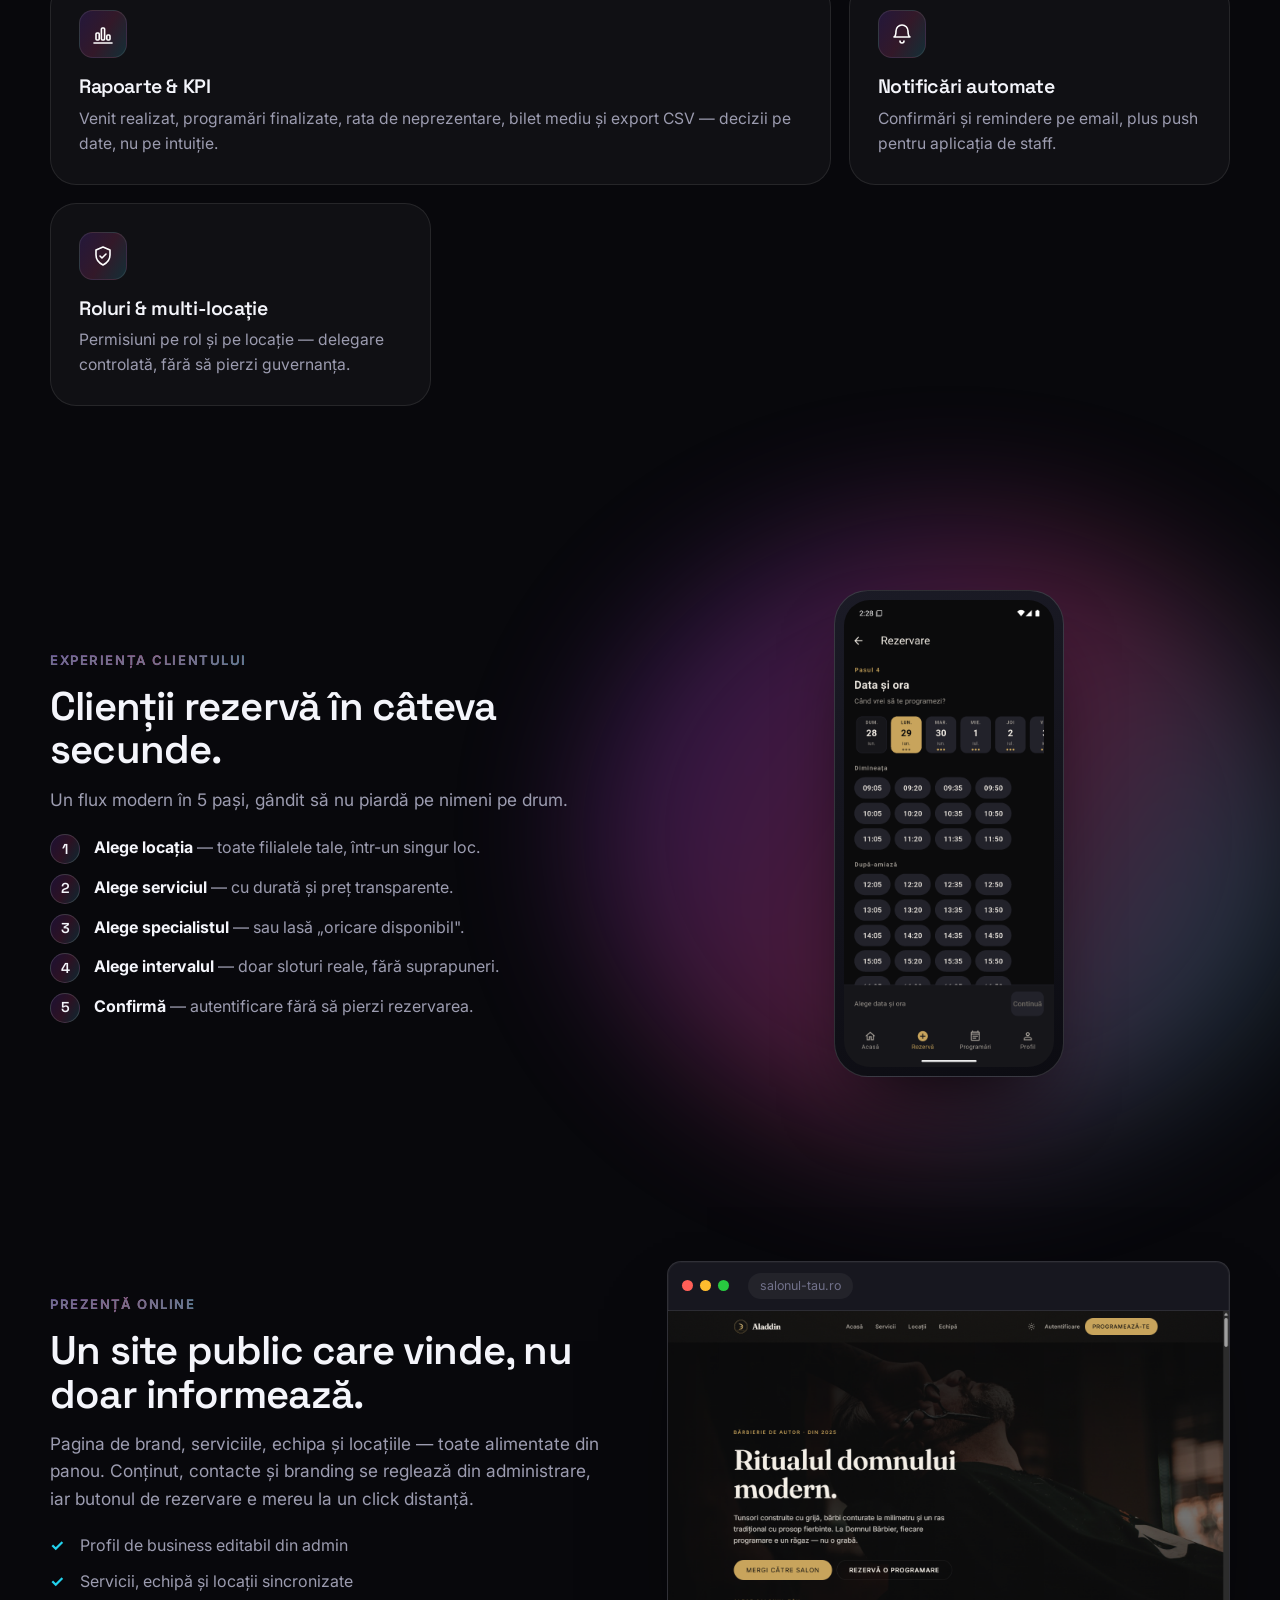
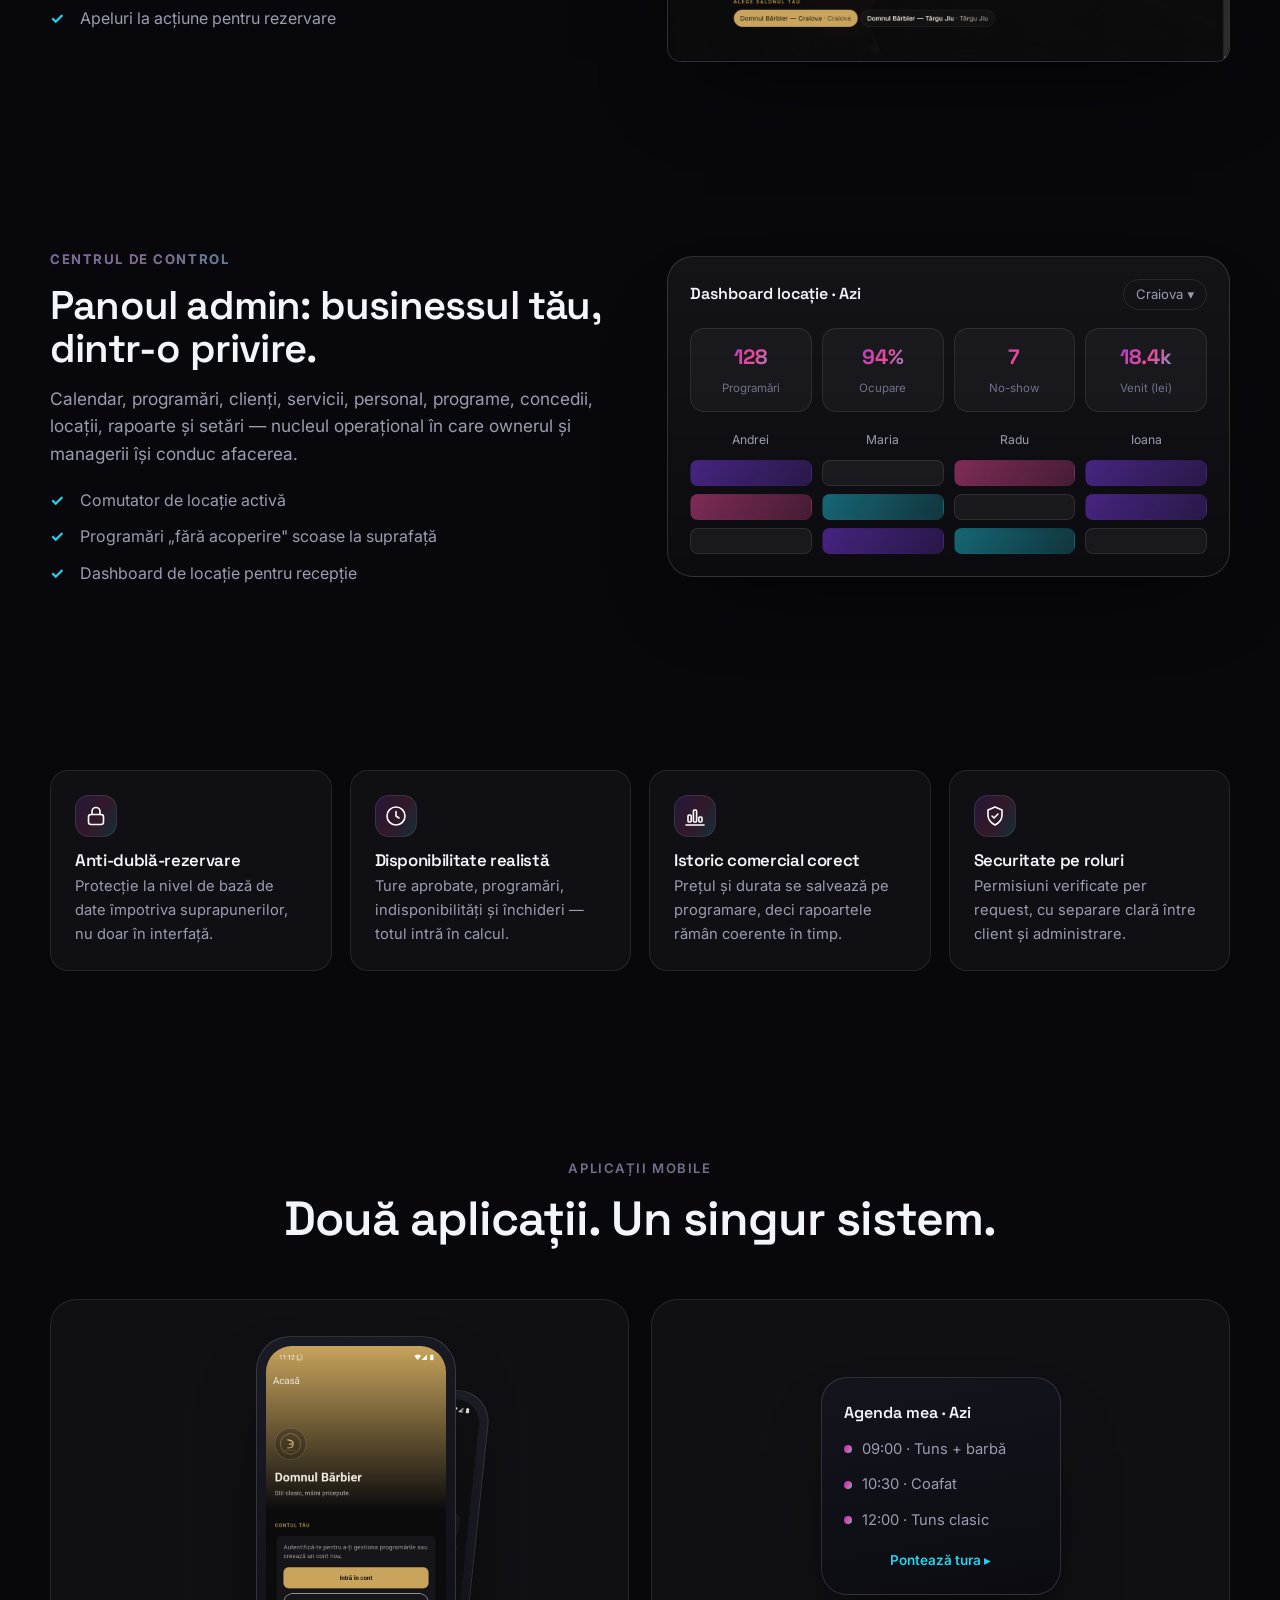
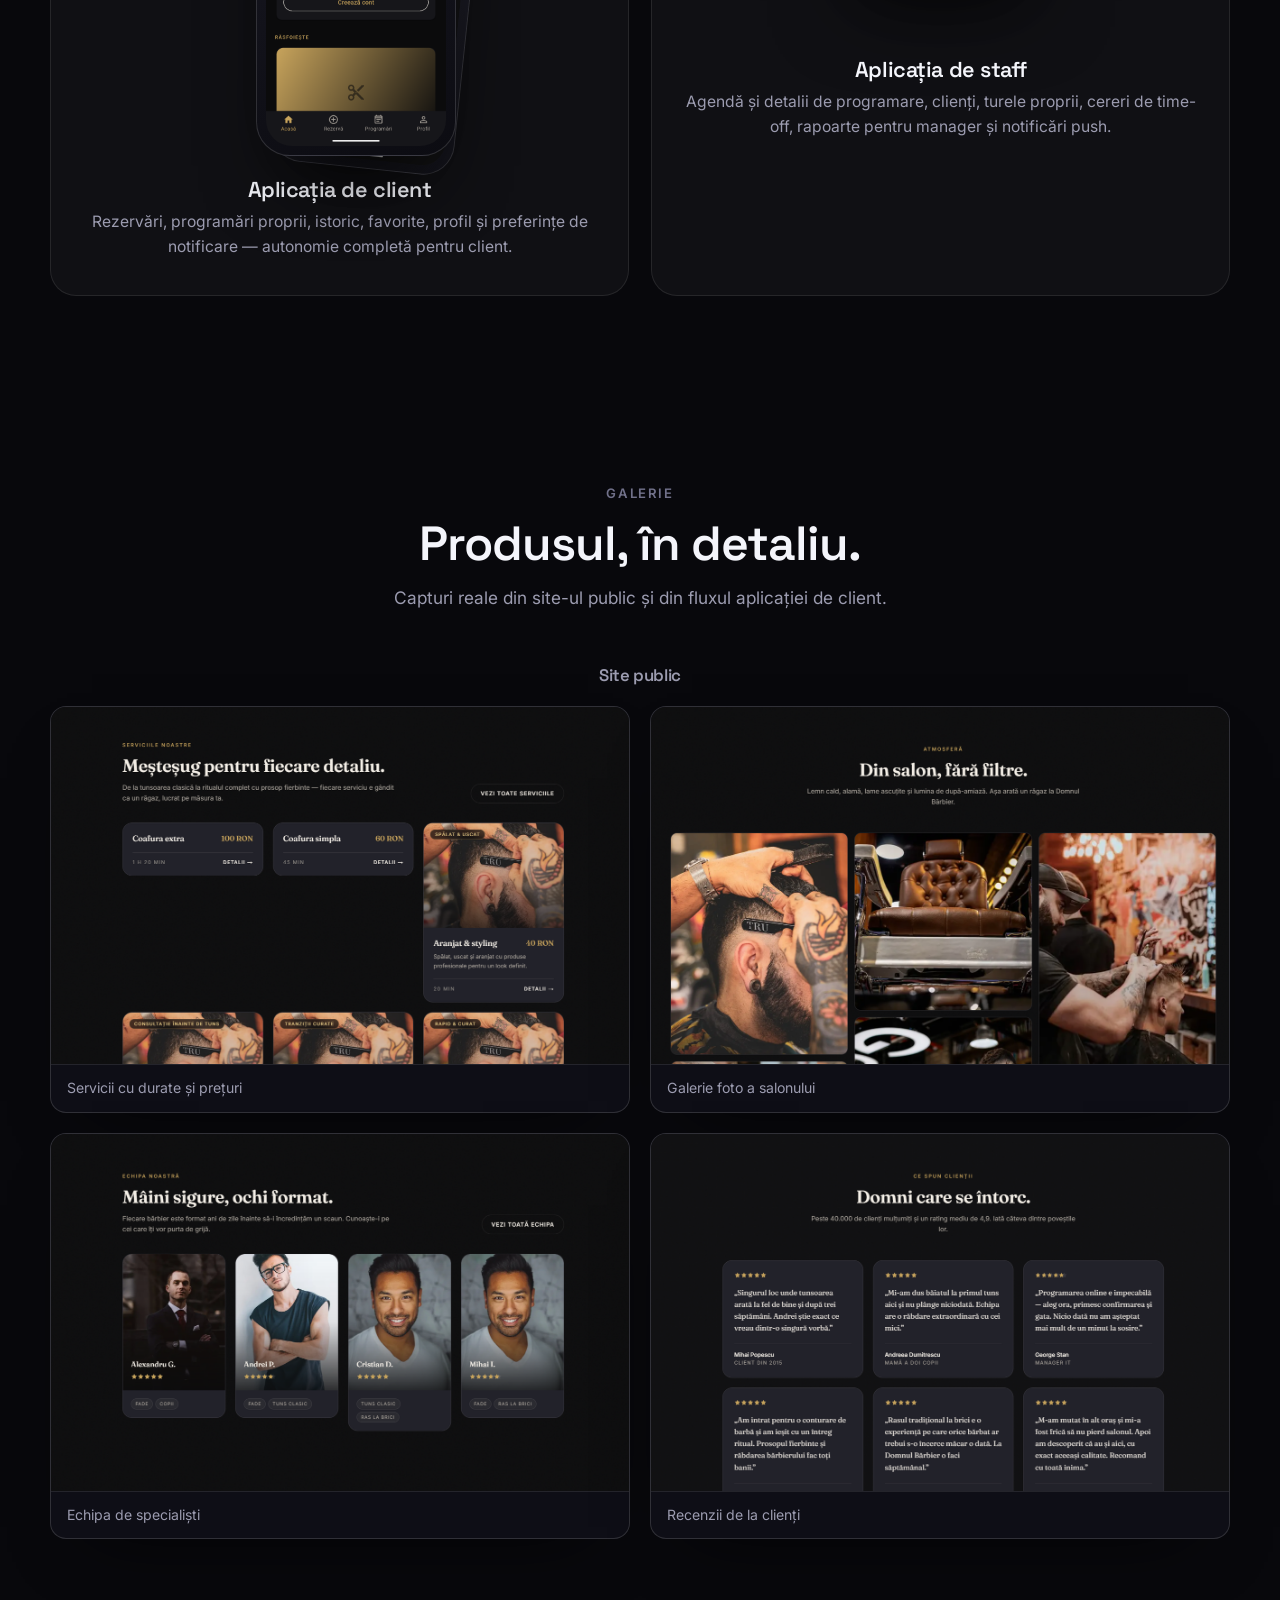
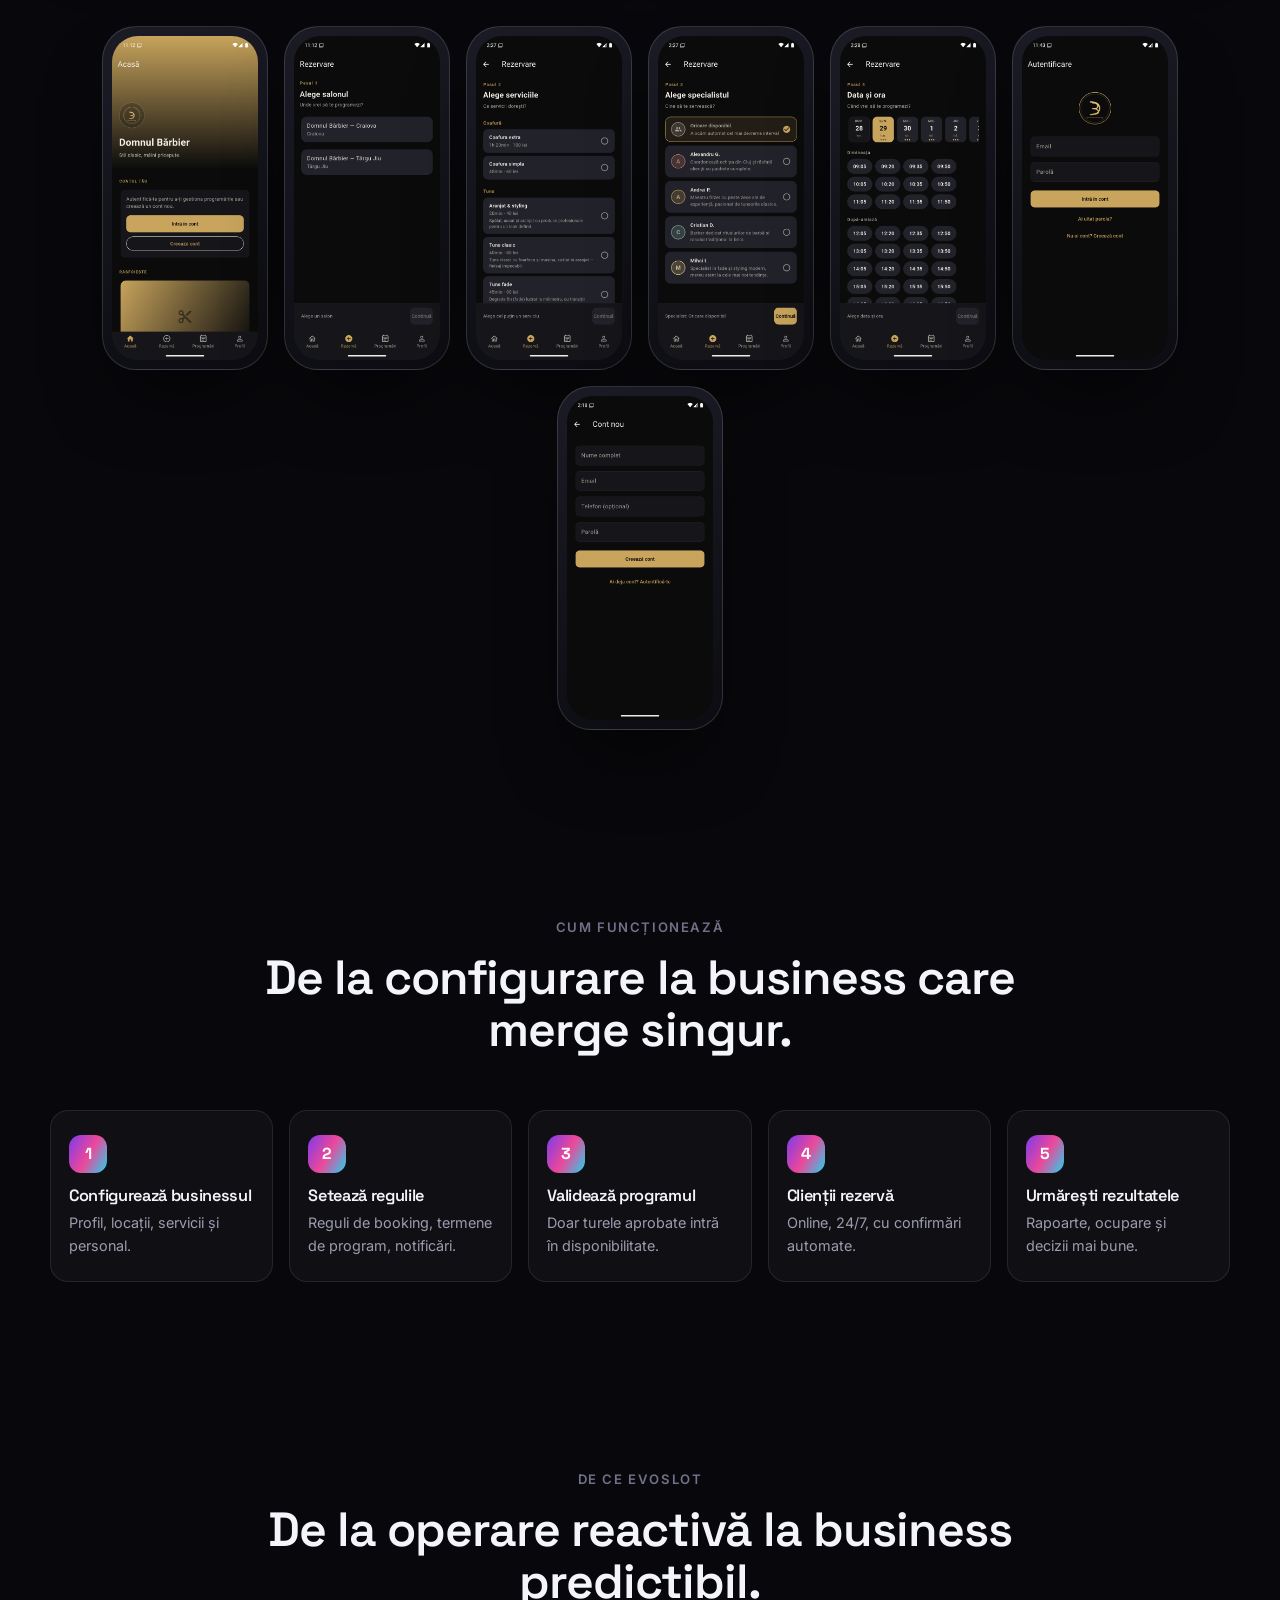
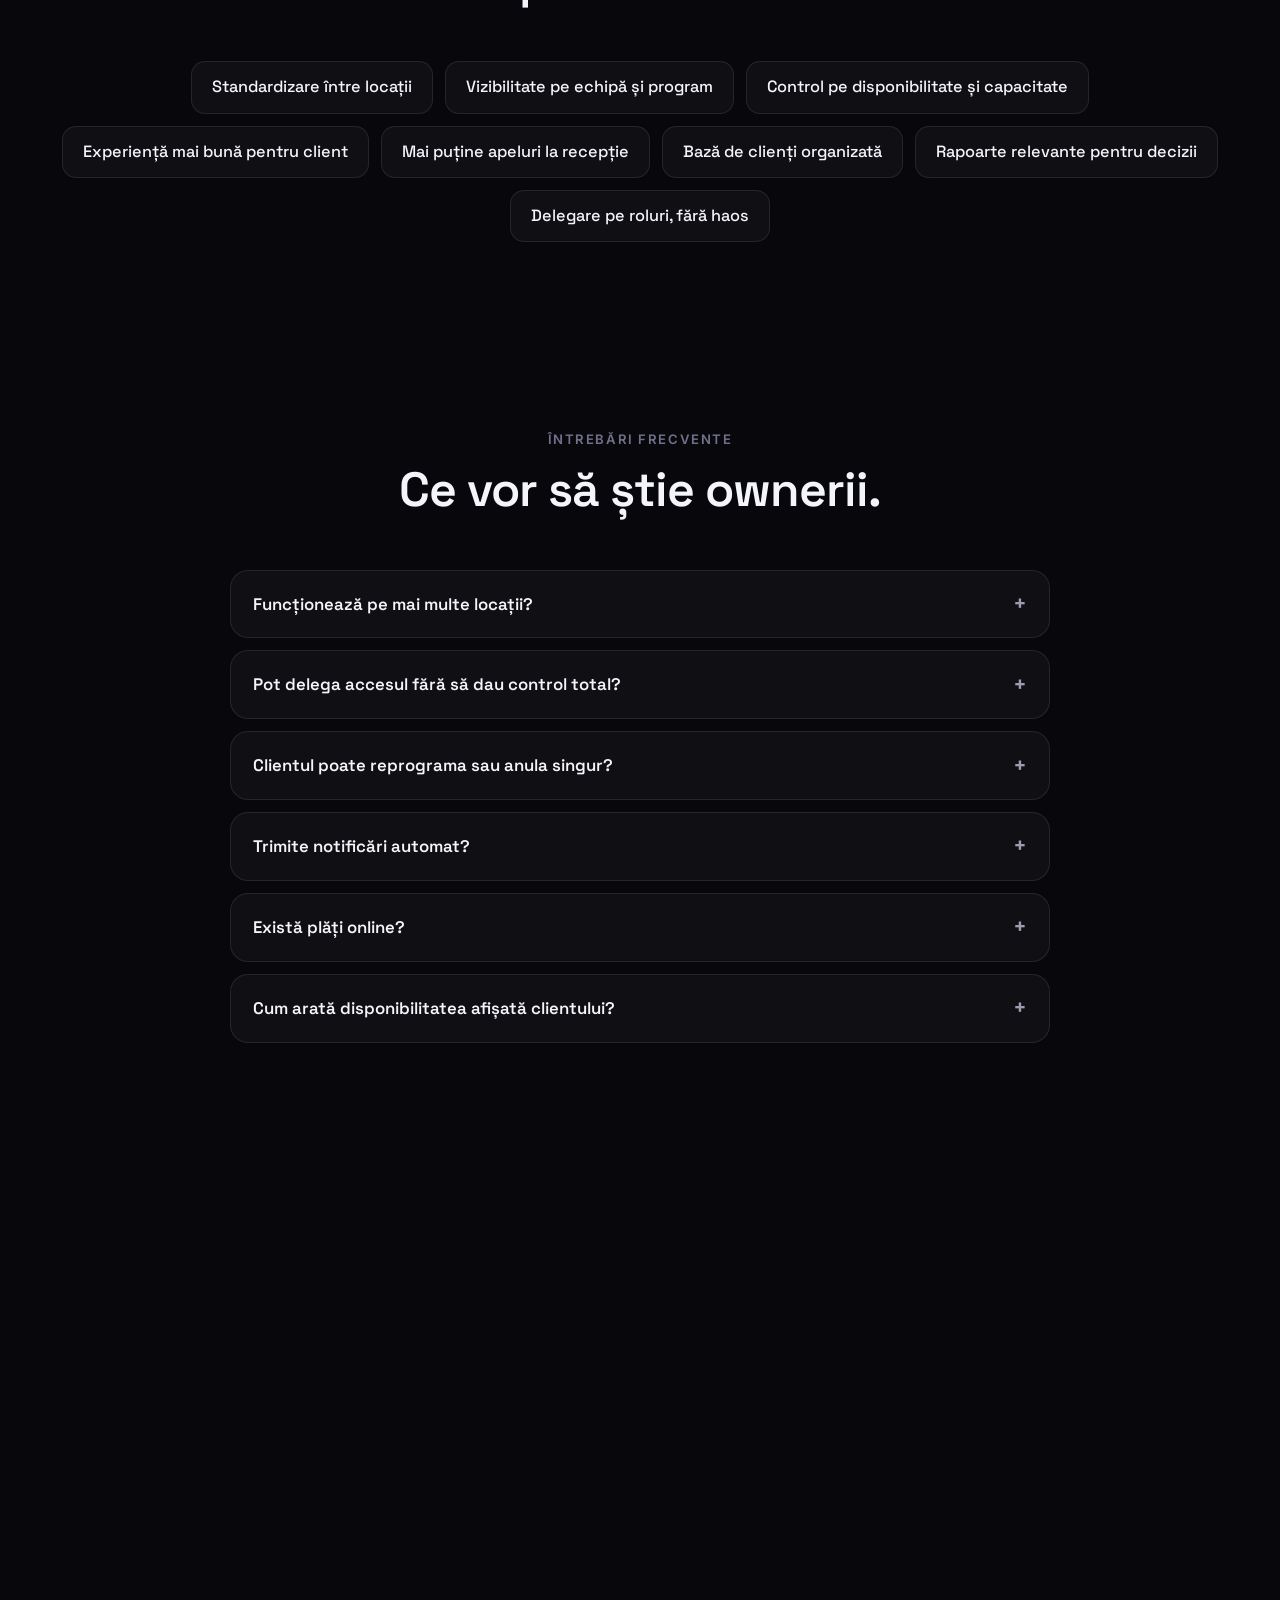
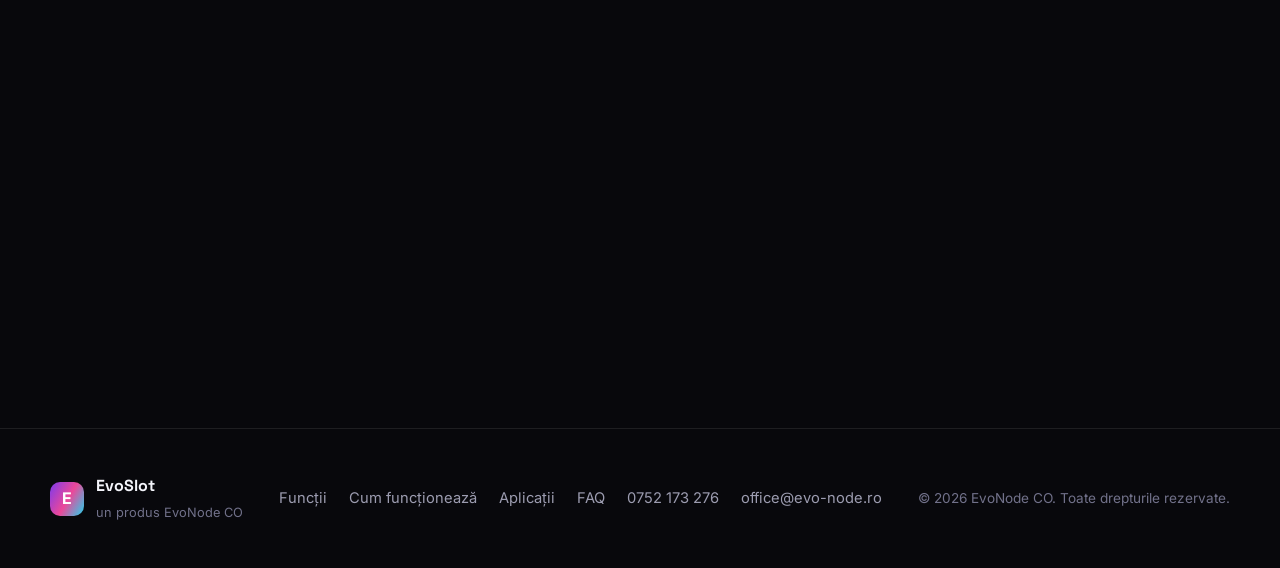
==== commit 5aee5f37: "rebrand: Evora -> EvoSlot across landing site - brand name, page title, meta description, OG/Twitter" ====
--- a/index.html
+++ b/index.html
@@ -3,24 +3,24 @@
 <head>
   <meta charset="utf-8" />
   <meta name="viewport" content="width=device-width, initial-scale=1" />
-  <title>Evora — Sistemul de operare al afacerii tale cu programări</title>
-  <meta name="description" content="Evora este platforma completă pentru barbershop-uri, saloane, spa și clinici beauty: rezervări online, calendar operațional, disponibilitate reală, rapoarte și aplicații mobile. De la EvoNode CO." />
+  <title>EvoSlot — Sistemul de operare al afacerii tale cu programări</title>
+  <meta name="description" content="EvoSlot este platforma completă pentru barbershop-uri, saloane, spa și clinici beauty: rezervări online, calendar operațional, disponibilitate reală, rapoarte și aplicații mobile. De la EvoNode CO." />
   <meta name="theme-color" content="#0A0A0F" />
-  <link rel="canonical" href="https://evora.evo-node.ro/" />
+  <link rel="canonical" href="https://evoslot.evo-node.ro/" />
 
   <!-- Open Graph / Twitter -->
   <meta property="og:type" content="website" />
-  <meta property="og:url" content="https://evora.evo-node.ro/" />
-  <meta property="og:site_name" content="Evora" />
-  <meta property="og:title" content="Evora — programări fără haos, afacere sub control" />
+  <meta property="og:url" content="https://evoslot.evo-node.ro/" />
+  <meta property="og:site_name" content="EvoSlot" />
+  <meta property="og:title" content="EvoSlot — programări fără haos, afacere sub control" />
   <meta property="og:description" content="Platforma completă de programări și operare pentru afaceri cu servicii. De la EvoNode CO." />
-  <meta property="og:image" content="https://evora.evo-node.ro/assets/og.png" />
+  <meta property="og:image" content="https://evoslot.evo-node.ro/assets/og.png" />
   <meta property="og:image:width" content="1200" />
   <meta property="og:image:height" content="630" />
   <meta name="twitter:card" content="summary_large_image" />
-  <meta name="twitter:title" content="Evora — programări fără haos, afacere sub control" />
+  <meta name="twitter:title" content="EvoSlot — programări fără haos, afacere sub control" />
   <meta name="twitter:description" content="Platforma completă de programări și operare pentru afaceri cu servicii. De la EvoNode CO." />
-  <meta name="twitter:image" content="https://evora.evo-node.ro/assets/og.png" />
+  <meta name="twitter:image" content="https://evoslot.evo-node.ro/assets/og.png" />
 
   <link rel="icon" href="data:image/svg+xml,%3Csvg xmlns='http://www.w3.org/2000/svg' viewBox='0 0 64 64'%3E%3Cdefs%3E%3ClinearGradient id='g' x1='0' y1='0' x2='1' y2='1'%3E%3Cstop offset='0' stop-color='%237C3AED'/%3E%3Cstop offset='0.55' stop-color='%23EC4899'/%3E%3Cstop offset='1' stop-color='%2306B6D4'/%3E%3C/linearGradient%3E%3C/defs%3E%3Crect width='64' height='64' rx='16' fill='%230A0A0F'/%3E%3Ctext x='32' y='45' font-family='Arial,sans-serif' font-size='40' font-weight='700' text-anchor='middle' fill='url(%23g)'%3EE%3C/text%3E%3C/svg%3E" />
 
@@ -42,9 +42,9 @@
   <!-- NAV -->
   <header class="nav" id="nav">
     <div class="container nav-inner">
-      <a class="brand" href="#top" aria-label="Evora — acasă">
+      <a class="brand" href="#top" aria-label="EvoSlot — acasă">
         <span class="brand-mark">E</span>
-        <span class="brand-name">Evora</span>
+        <span class="brand-name">EvoSlot</span>
         <span class="brand-by">by EvoNode&nbsp;CO</span>
       </a>
       <nav class="nav-links" aria-label="Navigare principală">
@@ -82,7 +82,7 @@
             <span class="grad-text">Afacere sub control.</span>
           </h1>
           <p class="hero-sub">
-            Evora este platforma completă pentru barbershop-uri, saloane, spa și clinici
+            EvoSlot este platforma completă pentru barbershop-uri, saloane, spa și clinici
             beauty: rezervări online, calendar operațional, disponibilitate reală,
             rapoarte și aplicații mobile — totul într-un singur loc.
           </p>
@@ -101,17 +101,17 @@
           <div class="glow-ring" aria-hidden="true"></div>
           <figure class="browser">
             <div class="browser-bar"><span></span><span></span><span></span><em>domnulbarbier.ro</em></div>
-            <img src="assets/public-site-desktop.png" alt="Site-ul public al unui salon construit cu Evora" loading="eager" />
+            <img src="assets/public-site-desktop.png" alt="Site-ul public al unui salon construit cu EvoSlot" loading="eager" />
           </figure>
           <figure class="phone phone-float">
-            <img src="assets/app-home.png" alt="Aplicația de client Evora — ecranul principal" loading="lazy" />
+            <img src="assets/app-home.png" alt="Aplicația de client EvoSlot — ecranul principal" loading="lazy" />
           </figure>
         </div>
       </div>
     </section>
 
     <!-- TRUST BAND -->
-    <section class="band reveal" aria-label="Pentru cine este Evora">
+    <section class="band reveal" aria-label="Pentru cine este EvoSlot">
       <div class="container band-inner">
         <span class="band-label">Construit pentru afaceri cu programări</span>
         <div class="band-chips">
@@ -126,7 +126,7 @@
       <div class="container">
         <header class="section-head reveal">
           <span class="kicker">Vezi în acțiune</span>
-          <h2 class="section-title xl">Evora, live — site public și aplicație.</h2>
+          <h2 class="section-title xl">EvoSlot, live — site public și aplicație.</h2>
           <p class="lead center">Înregistrări reale: businessul tău are un site care vinde, iar clientul rezervă de pe telefon în câteva secunde.</p>
         </header>
         <div class="showcase reveal">
@@ -238,7 +238,7 @@
         <div class="reveal media-center">
           <div class="glow-ring small" aria-hidden="true"></div>
           <figure class="phone">
-            <img src="assets/app-datetime.png" alt="Wizardul de rezervare Evora — alegerea intervalului, cu disponibilitate reală" loading="lazy" />
+            <img src="assets/app-datetime.png" alt="Wizardul de rezervare EvoSlot — alegerea intervalului, cu disponibilitate reală" loading="lazy" />
           </figure>
         </div>
       </div>
@@ -250,7 +250,7 @@
         <div class="reveal media-center">
           <figure class="browser">
             <div class="browser-bar"><span></span><span></span><span></span><em>salonul-tau.ro</em></div>
-            <img src="assets/public-site-desktop.png" alt="Pagina publică de prezentare a businessului, generată de Evora" loading="lazy" />
+            <img src="assets/public-site-desktop.png" alt="Pagina publică de prezentare a businessului, generată de EvoSlot" loading="lazy" />
           </figure>
         </div>
         <div class="reveal">
@@ -430,7 +430,7 @@
     <section class="section">
       <div class="container">
         <header class="section-head reveal">
-          <span class="kicker">De ce Evora</span>
+          <span class="kicker">De ce EvoSlot</span>
           <h2 class="section-title xl">De la operare reactivă la business predictibil.</h2>
         </header>
         <div class="benefits reveal">
@@ -454,7 +454,7 @@
           <h2 class="section-title xl">Ce vor să știe ownerii.</h2>
         </header>
         <div class="faq reveal">
-          <details><summary>Funcționează pe mai multe locații?<span class="chev">+</span></summary><p>Da. Evora e construită pentru un business cu una sau mai multe locații, fiecare cu program, servicii și personal proprii.</p></details>
+          <details><summary>Funcționează pe mai multe locații?<span class="chev">+</span></summary><p>Da. EvoSlot e construită pentru un business cu una sau mai multe locații, fiecare cu program, servicii și personal proprii.</p></details>
           <details><summary>Pot delega accesul fără să dau control total?<span class="chev">+</span></summary><p>Da. Sistemul are roluri și permisiuni granulare, globale sau pe locație — owner, manager, recepție, angajat, coordonator de program.</p></details>
           <details><summary>Clientul poate reprograma sau anula singur?<span class="chev">+</span></summary><p>Da, în limitele regulilor pe care le configurezi (fereastră de anulare, timp minim de notificare etc.).</p></details>
           <details><summary>Trimite notificări automat?<span class="chev">+</span></summary><p>Da — confirmări și remindere pe email, cu jurnal de notificări, plus push pentru aplicația de staff. Infrastructura pentru SMS este pregătită.</p></details>
@@ -471,7 +471,7 @@
           <div class="glow-ring" aria-hidden="true"></div>
           <div class="cta-grid">
             <div class="cta-intro">
-              <h2>Programează un demo Evora</h2>
+              <h2>Programează un demo EvoSlot</h2>
               <p>Îți arătăm platforma pe businessul tău, într-o demonstrație de ~20 de minute. Fără obligații.</p>
               <ul class="cta-points">
                 <li>✓ Configurare pe locațiile tale</li>
@@ -497,14 +497,21 @@
                 </div>
               </div>
               <div class="field">
-                <label for="f-type">Tip business</label>
-                <select id="f-type" name="business_type">
-                  <option>Barbershop</option>
-                  <option>Salon</option>
-                  <option>Spa</option>
-                  <option>Clinică beauty</option>
-                  <option>Altul</option>
-                </select>
+                <label id="f-type-label">Tip business</label>
+                <div class="select" id="bizSelect">
+                  <button type="button" class="select-btn" id="bizBtn" aria-haspopup="listbox" aria-expanded="false" aria-labelledby="f-type-label">
+                    <span id="bizValue">Barbershop</span>
+                    <svg class="select-caret" viewBox="0 0 24 24" aria-hidden="true"><path d="M6 9l6 6 6-6"/></svg>
+                  </button>
+                  <ul class="select-list" id="bizList" role="listbox" tabindex="-1">
+                    <li role="option" data-value="Barbershop" class="is-selected">Barbershop</li>
+                    <li role="option" data-value="Salon">Salon</li>
+                    <li role="option" data-value="Spa">Spa</li>
+                    <li role="option" data-value="Clinică beauty">Clinică beauty</li>
+                    <li role="option" data-value="Altul">Altul</li>
+                  </ul>
+                  <input type="hidden" name="business_type" id="bizInput" value="Barbershop" />
+                </div>
               </div>
               <div class="field">
                 <label for="f-msg">Mesaj (opțional)</label>
@@ -526,7 +533,7 @@
       <div class="foot-brand">
         <span class="brand-mark">E</span>
         <div>
-          <strong>Evora</strong>
+          <strong>EvoSlot</strong>
           <span class="foot-by">un produs EvoNode CO</span>
         </div>
       </div>
--- a/styles.css
+++ b/styles.css
@@ -1,5 +1,5 @@
 /* ============================================================
-   Evora — landing styles  ·  Modern SaaS / gradient bold
+   EvoSlot — landing styles  ·  Modern SaaS / gradient bold
    ============================================================ */
 
 *, *::before, *::after { box-sizing: border-box; }
@@ -271,6 +271,20 @@
 .form-success .fs-ic { width: 56px; height: 56px; border-radius: 50%; display: grid; place-items: center; margin: 0 auto 14px; background: var(--grad); color: #fff; font-size: 1.6rem; box-shadow: var(--glow); }
 .form-success h3 { font-size: 1.4rem; margin-bottom: 8px; }
 .form-success p { color: var(--muted); }
+
+/* Custom dropdown (themed, always readable) */
+.select { position: relative; }
+.select-btn { width: 100%; display: flex; align-items: center; justify-content: space-between; gap: 10px; background: rgba(255,255,255,.04); border: 1px solid var(--brd-2); border-radius: 12px; padding: 12px 14px; color: var(--text); font: inherit; cursor: pointer; transition: border-color .2s, background .2s; }
+.select-btn:hover { background: rgba(255,255,255,.06); }
+.select.open .select-btn { border-color: var(--g2); background: rgba(255,255,255,.06); }
+.select-caret { width: 18px; height: 18px; stroke: currentColor; fill: none; stroke-width: 2; stroke-linecap: round; stroke-linejoin: round; opacity: .7; transition: transform .2s; flex: none; }
+.select.open .select-caret { transform: rotate(180deg); }
+.select-list { position: absolute; left: 0; right: 0; top: calc(100% + 6px); z-index: 30; margin: 0; padding: 6px; list-style: none; background: #14141d; border: 1px solid var(--brd-2); border-radius: 12px; box-shadow: 0 26px 60px -22px rgba(0,0,0,.85); display: none; max-height: 260px; overflow: auto; }
+.select.open .select-list { display: block; }
+.select-list li { padding: 11px 12px; border-radius: 8px; cursor: pointer; color: var(--text); transition: background .15s; }
+.select-list li:hover, .select-list li.is-active { background: rgba(255,255,255,.09); }
+.select-list li.is-selected { background: var(--grad-soft); }
+
 @media (max-width: 820px) { .cta-grid { grid-template-columns: 1fr; gap: 28px; } }
 
 /* Zoomable images + lightbox */
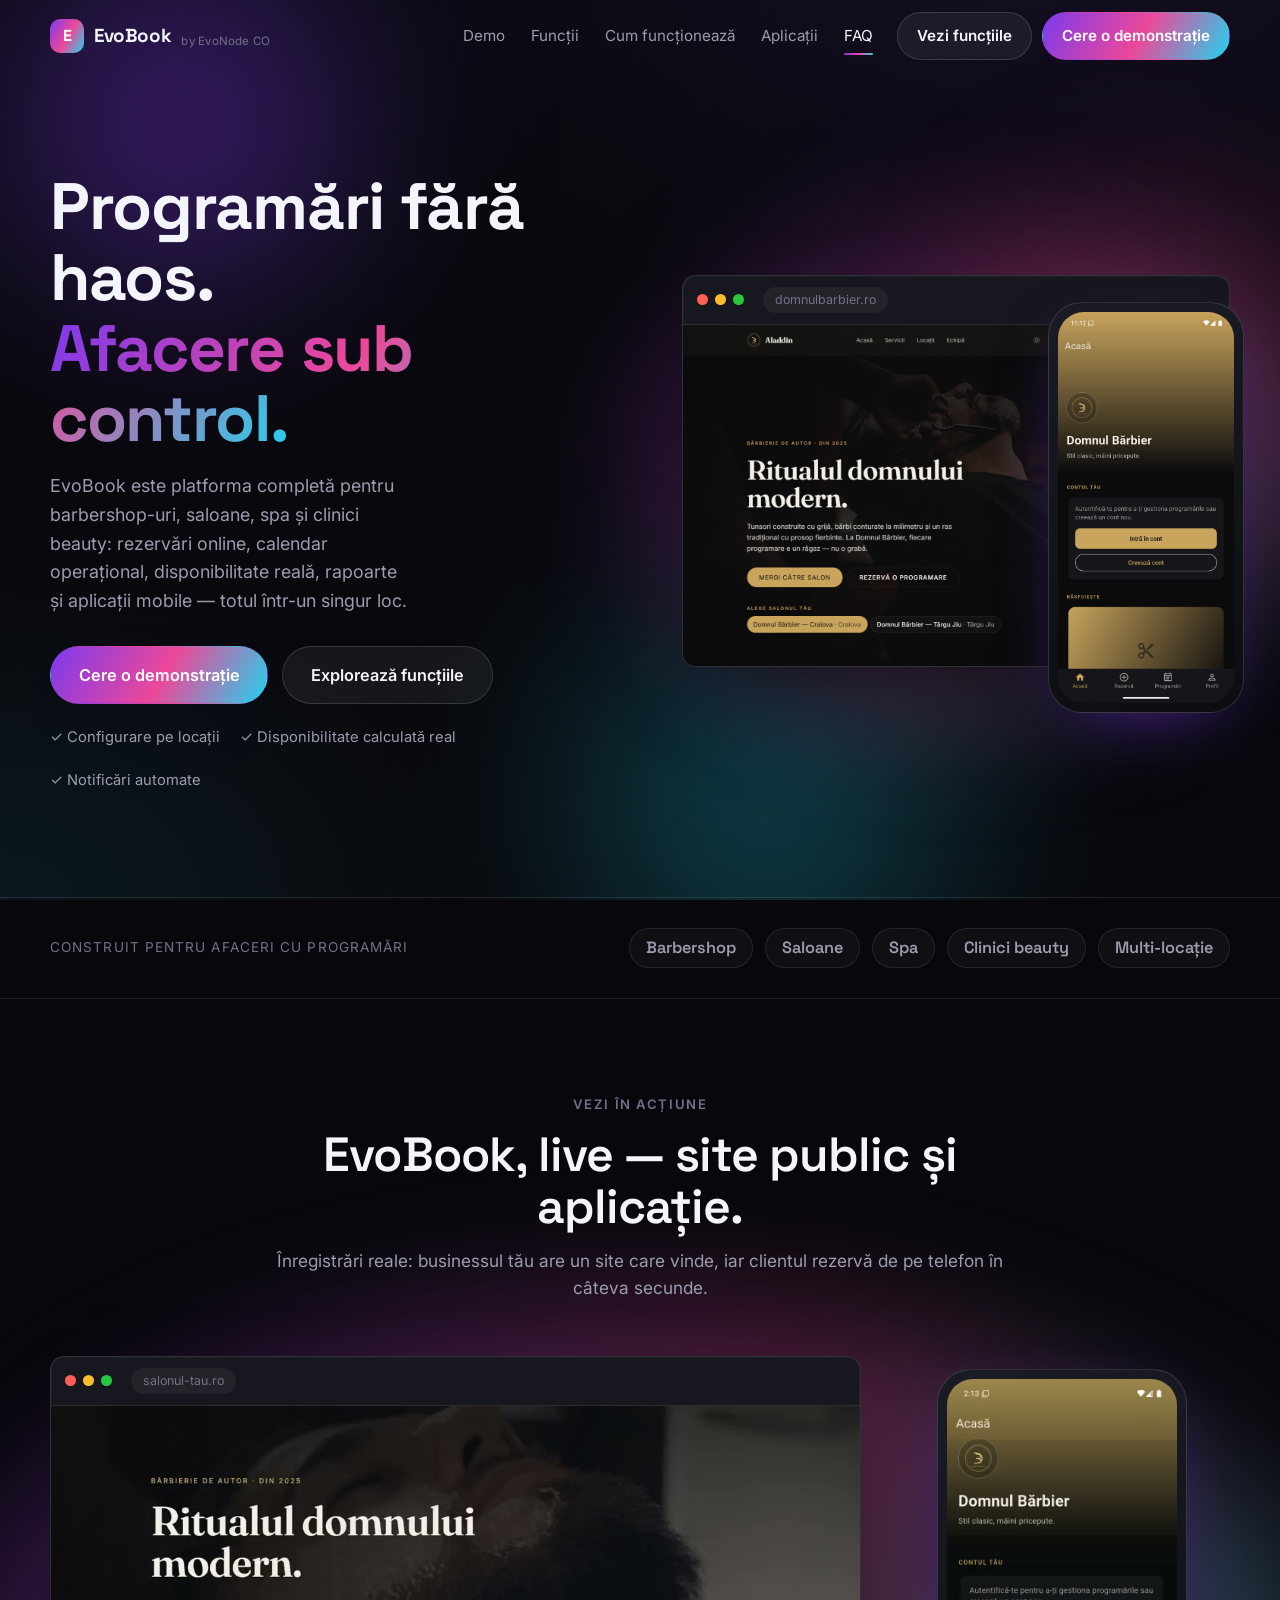
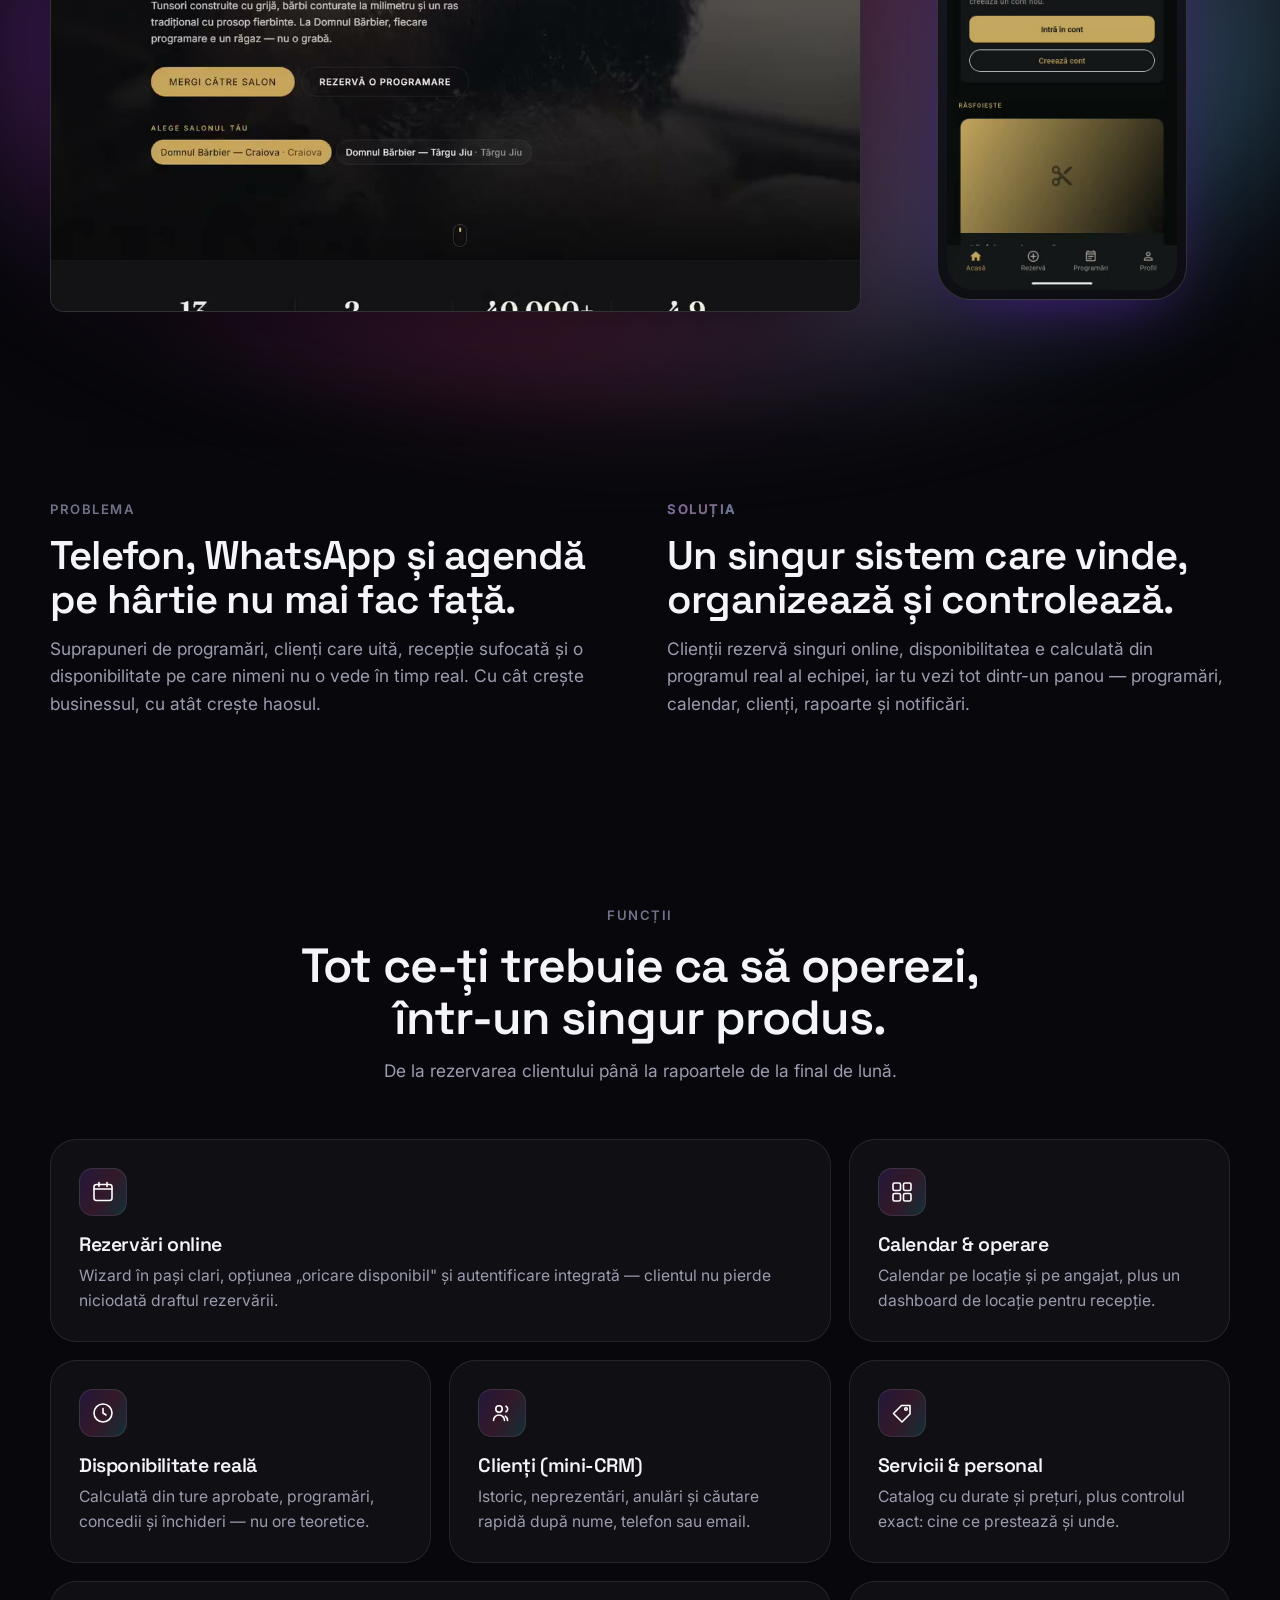
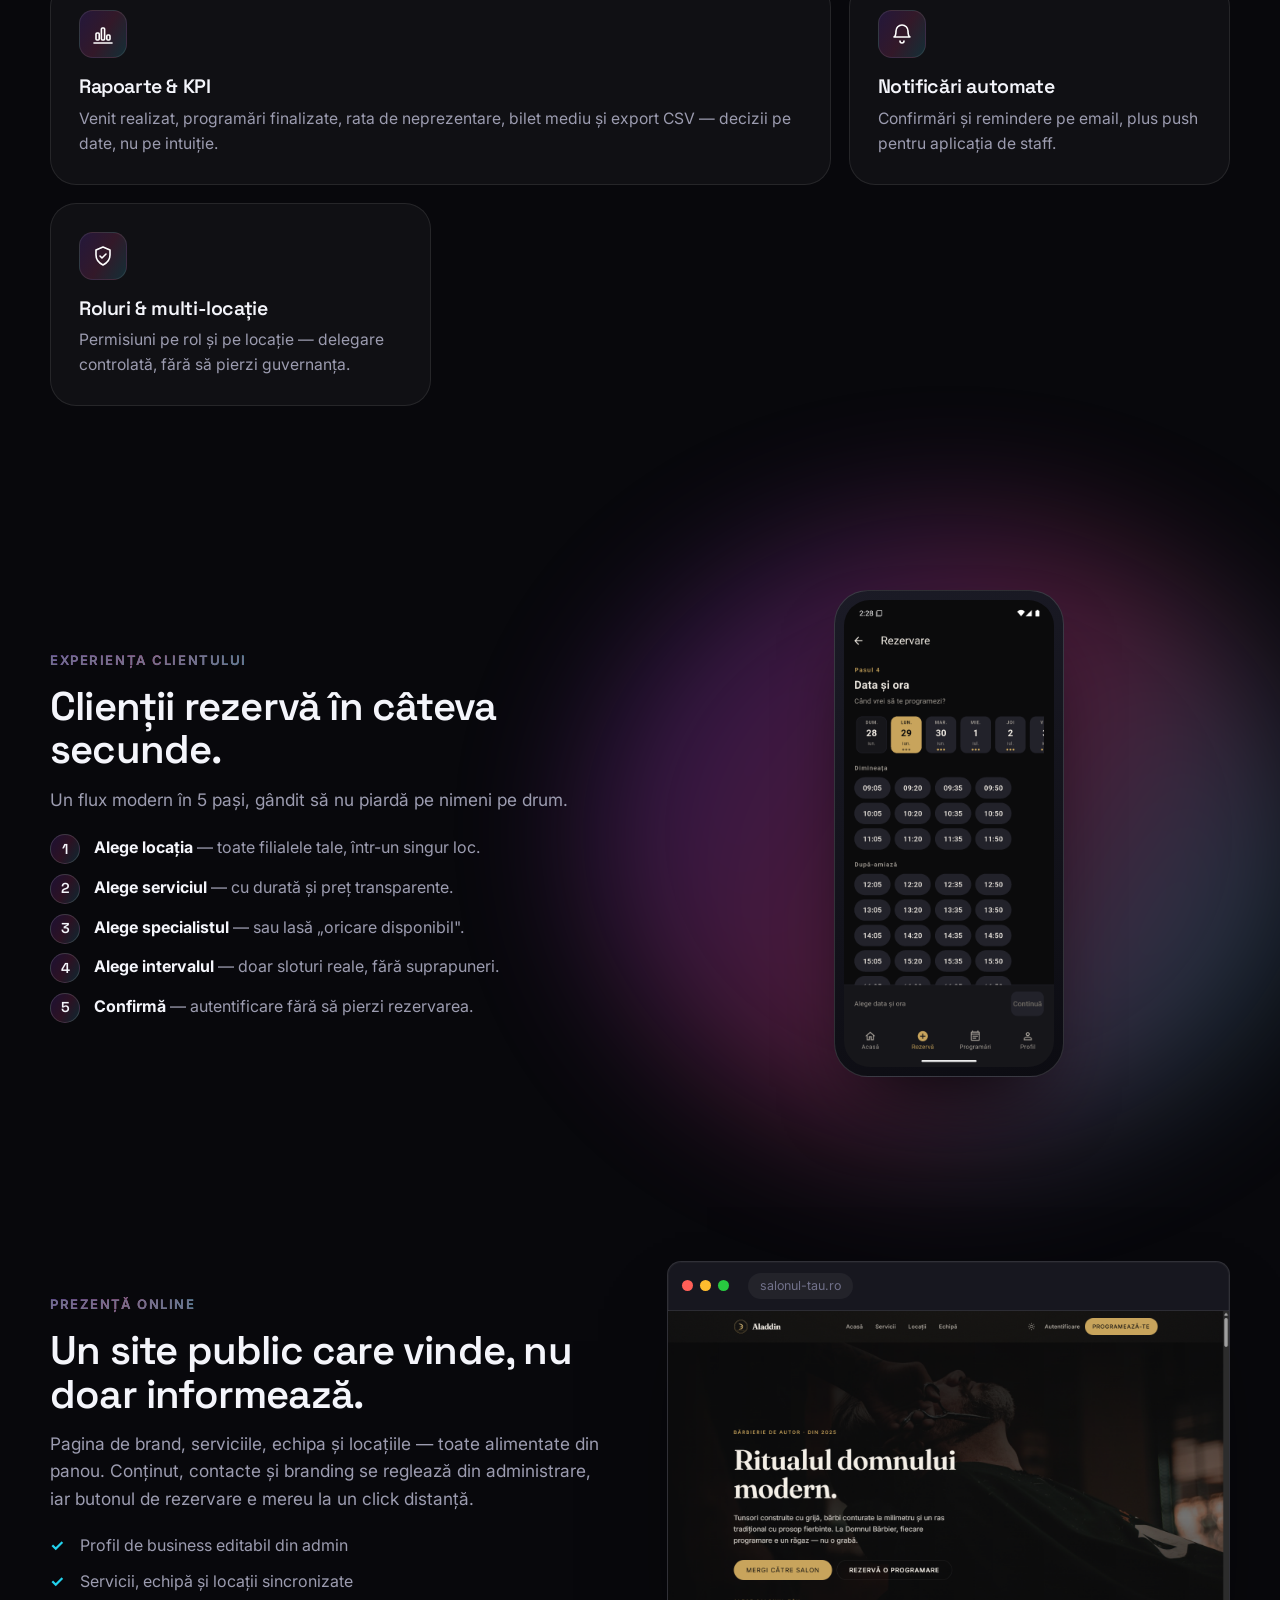
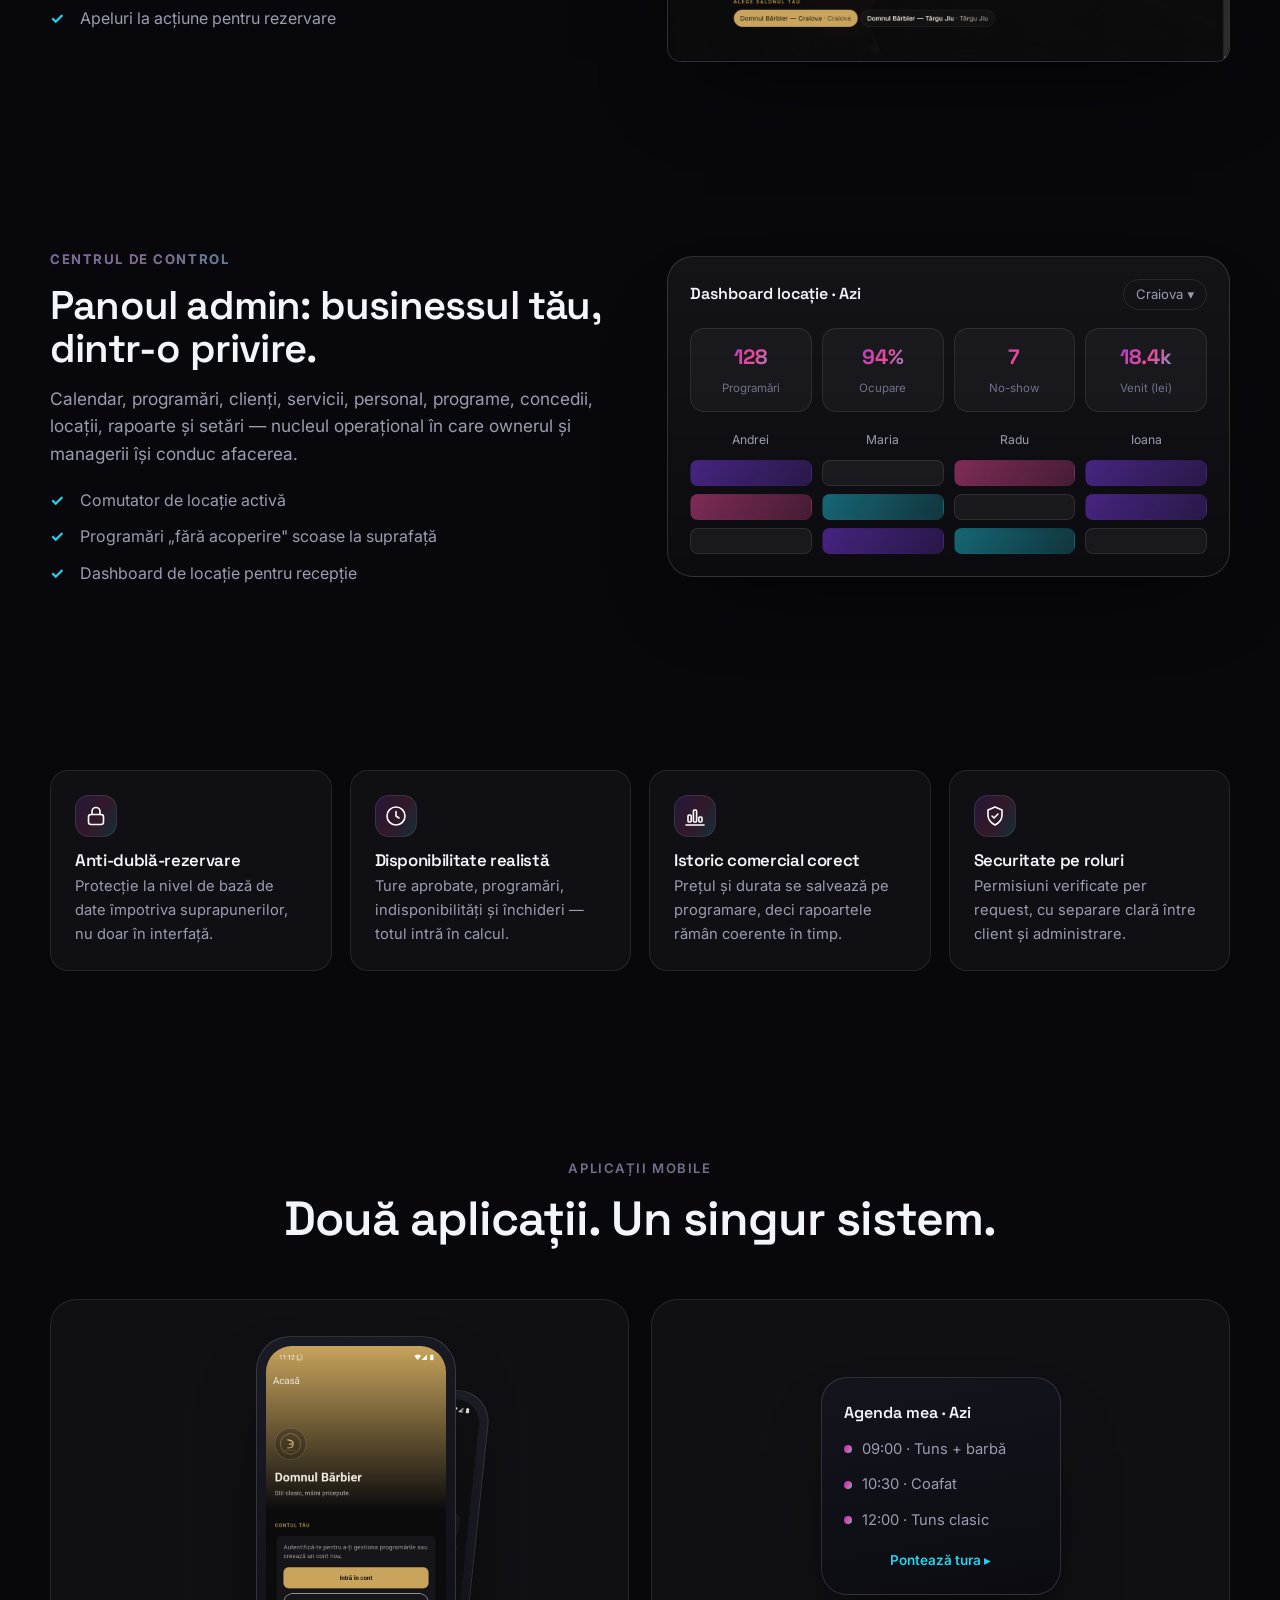
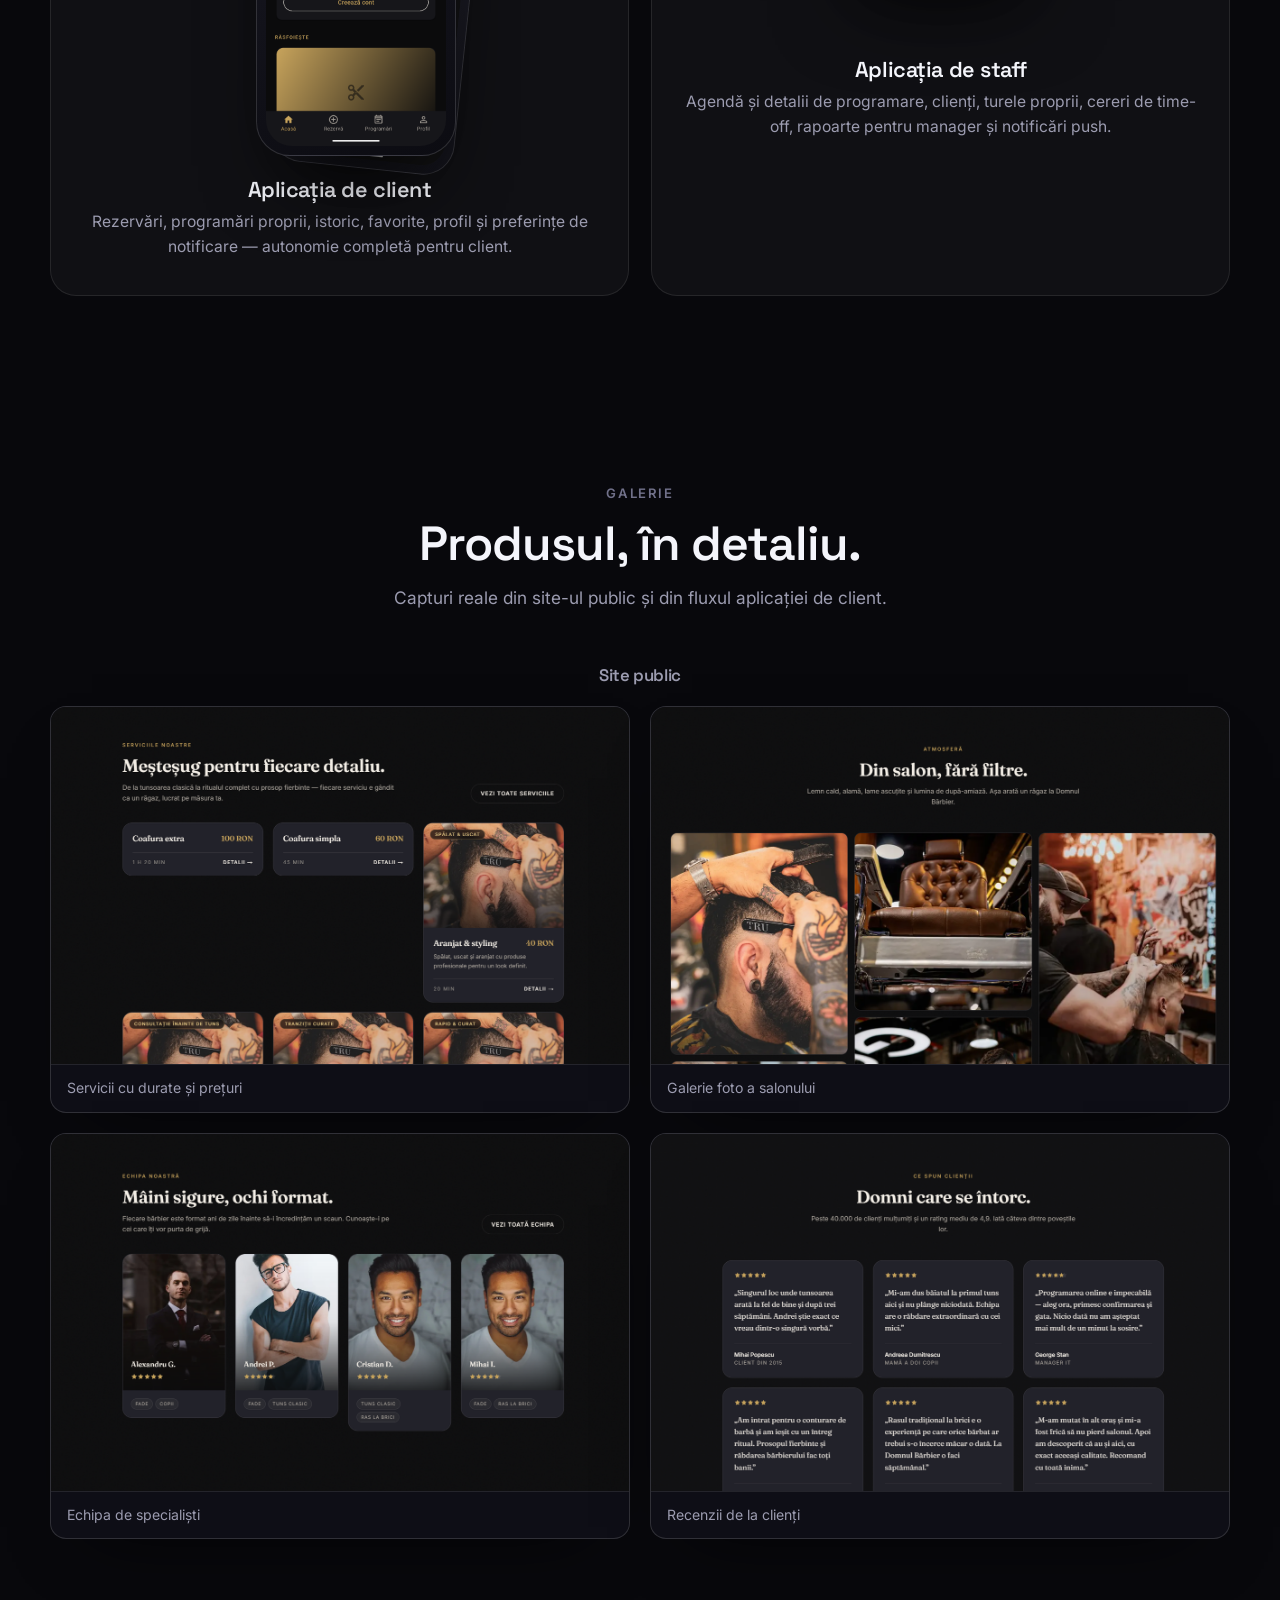
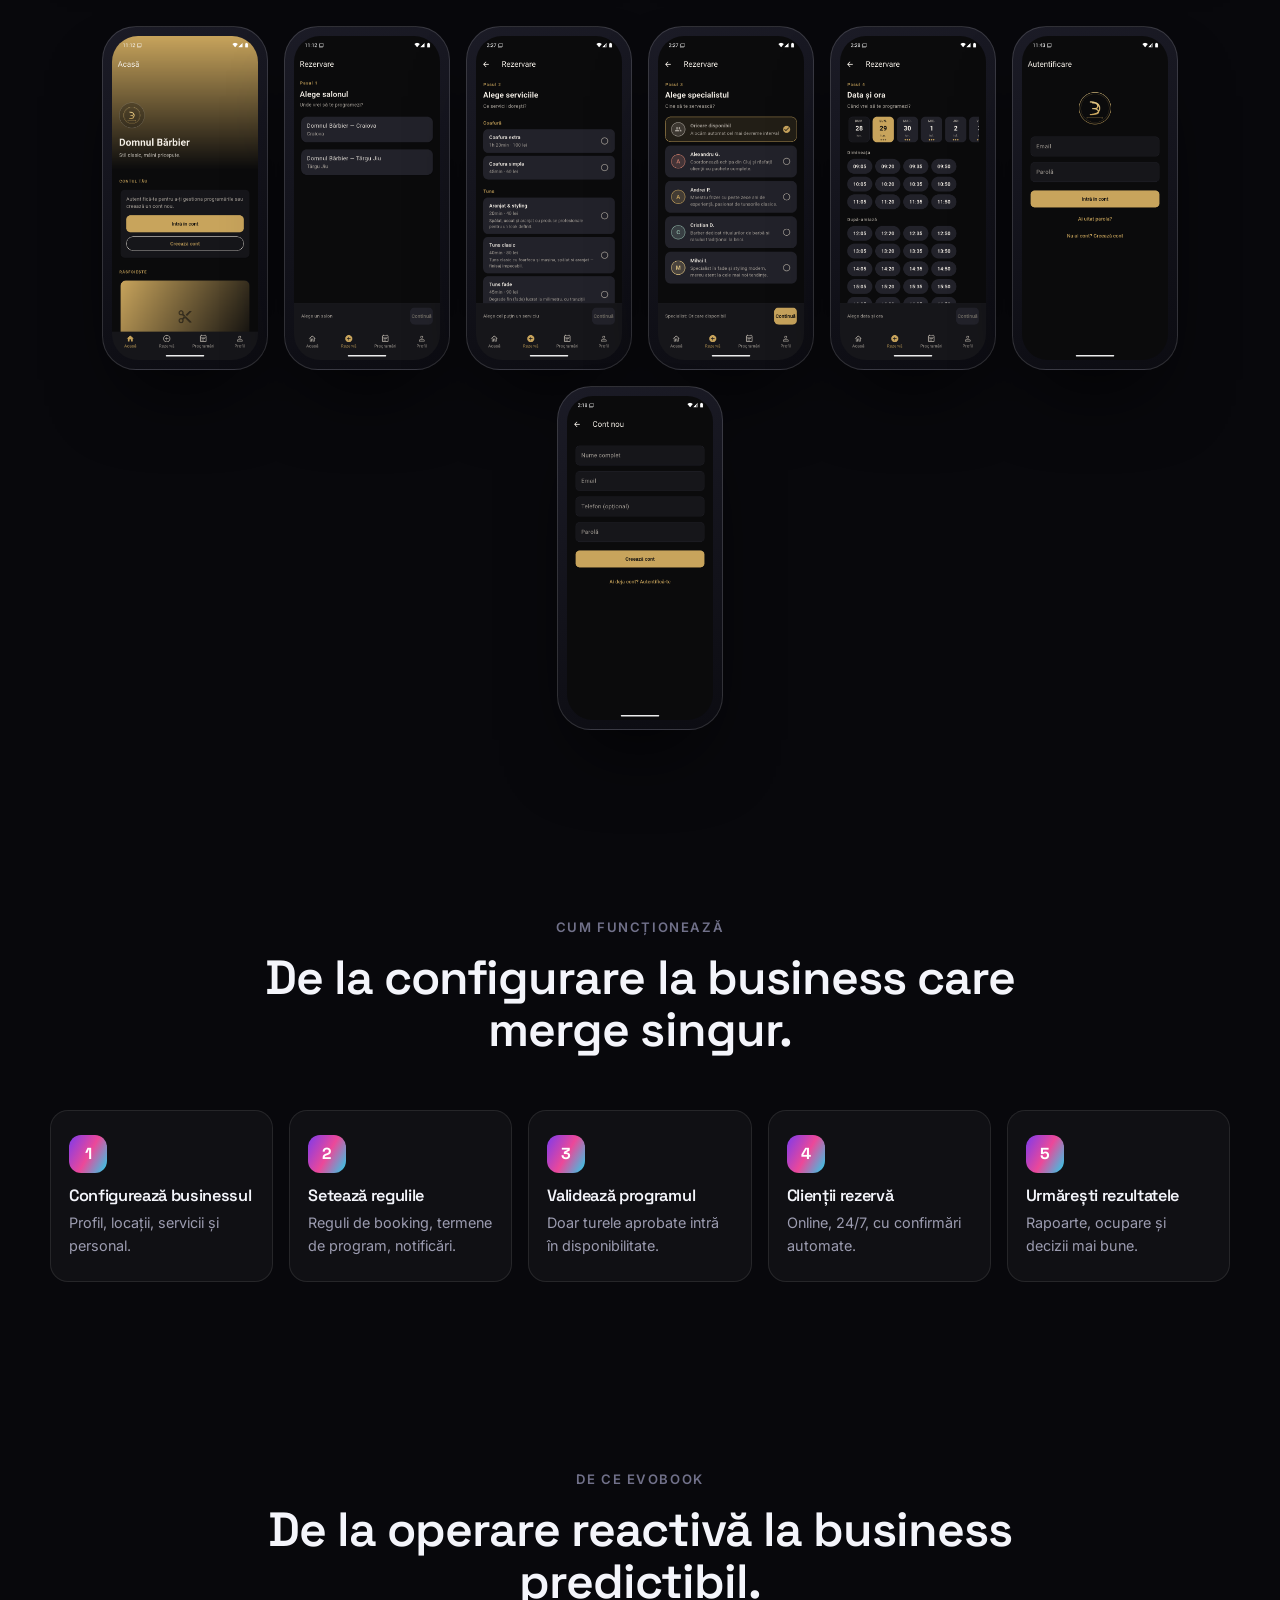
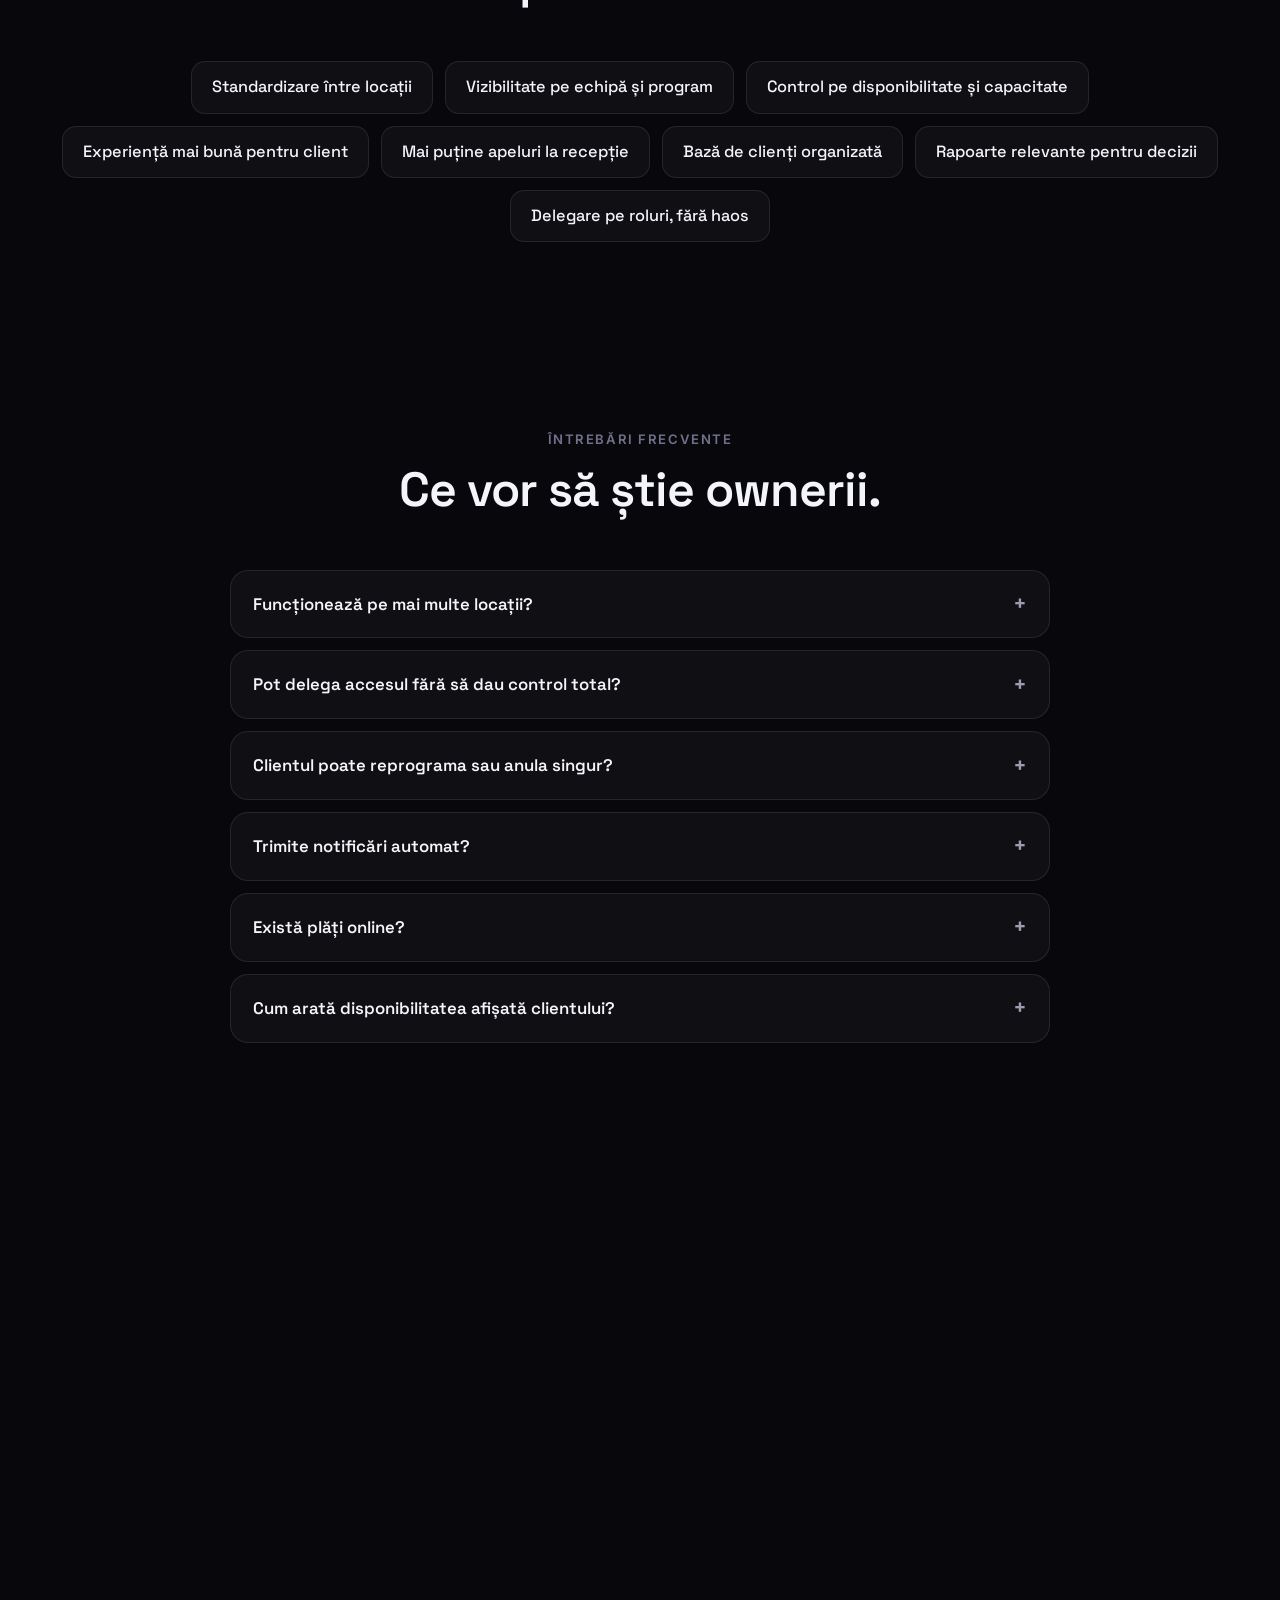
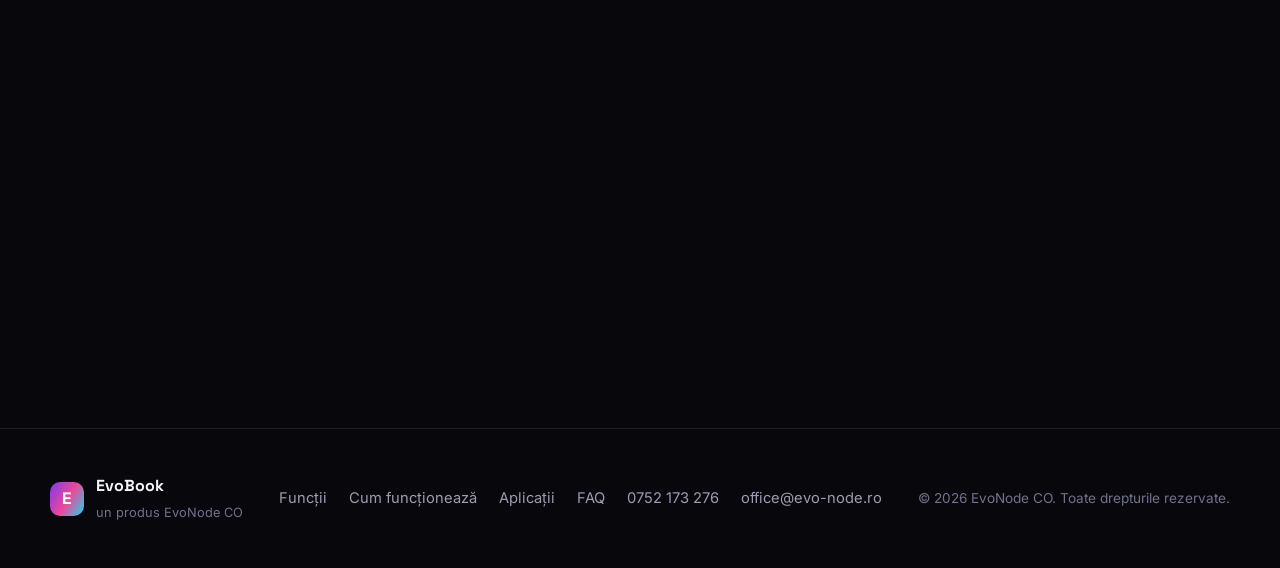
==== commit 38773c9f: "rebrand: EvoSlot -> EvoBook across landing site - brand name, page title, meta description, OG/Twitt" ====
--- a/index.html
+++ b/index.html
@@ -3,24 +3,24 @@
 <head>
   <meta charset="utf-8" />
   <meta name="viewport" content="width=device-width, initial-scale=1" />
-  <title>EvoSlot — Sistemul de operare al afacerii tale cu programări</title>
-  <meta name="description" content="EvoSlot este platforma completă pentru barbershop-uri, saloane, spa și clinici beauty: rezervări online, calendar operațional, disponibilitate reală, rapoarte și aplicații mobile. De la EvoNode CO." />
+  <title>EvoBook — Sistemul de operare al afacerii tale cu programări</title>
+  <meta name="description" content="EvoBook este platforma completă pentru barbershop-uri, saloane, spa și clinici beauty: rezervări online, calendar operațional, disponibilitate reală, rapoarte și aplicații mobile. De la EvoNode CO." />
   <meta name="theme-color" content="#0A0A0F" />
-  <link rel="canonical" href="https://evoslot.evo-node.ro/" />
+  <link rel="canonical" href="https://evobook.evo-node.ro/" />
 
   <!-- Open Graph / Twitter -->
   <meta property="og:type" content="website" />
-  <meta property="og:url" content="https://evoslot.evo-node.ro/" />
-  <meta property="og:site_name" content="EvoSlot" />
-  <meta property="og:title" content="EvoSlot — programări fără haos, afacere sub control" />
+  <meta property="og:url" content="https://evobook.evo-node.ro/" />
+  <meta property="og:site_name" content="EvoBook" />
+  <meta property="og:title" content="EvoBook — programări fără haos, afacere sub control" />
   <meta property="og:description" content="Platforma completă de programări și operare pentru afaceri cu servicii. De la EvoNode CO." />
-  <meta property="og:image" content="https://evoslot.evo-node.ro/assets/og.png" />
+  <meta property="og:image" content="https://evobook.evo-node.ro/assets/og.png" />
   <meta property="og:image:width" content="1200" />
   <meta property="og:image:height" content="630" />
   <meta name="twitter:card" content="summary_large_image" />
-  <meta name="twitter:title" content="EvoSlot — programări fără haos, afacere sub control" />
+  <meta name="twitter:title" content="EvoBook — programări fără haos, afacere sub control" />
   <meta name="twitter:description" content="Platforma completă de programări și operare pentru afaceri cu servicii. De la EvoNode CO." />
-  <meta name="twitter:image" content="https://evoslot.evo-node.ro/assets/og.png" />
+  <meta name="twitter:image" content="https://evobook.evo-node.ro/assets/og.png" />
 
   <link rel="icon" href="data:image/svg+xml,%3Csvg xmlns='http://www.w3.org/2000/svg' viewBox='0 0 64 64'%3E%3Cdefs%3E%3ClinearGradient id='g' x1='0' y1='0' x2='1' y2='1'%3E%3Cstop offset='0' stop-color='%237C3AED'/%3E%3Cstop offset='0.55' stop-color='%23EC4899'/%3E%3Cstop offset='1' stop-color='%2306B6D4'/%3E%3C/linearGradient%3E%3C/defs%3E%3Crect width='64' height='64' rx='16' fill='%230A0A0F'/%3E%3Ctext x='32' y='45' font-family='Arial,sans-serif' font-size='40' font-weight='700' text-anchor='middle' fill='url(%23g)'%3EE%3C/text%3E%3C/svg%3E" />
 
@@ -42,9 +42,9 @@
   <!-- NAV -->
   <header class="nav" id="nav">
     <div class="container nav-inner">
-      <a class="brand" href="#top" aria-label="EvoSlot — acasă">
+      <a class="brand" href="#top" aria-label="EvoBook — acasă">
         <span class="brand-mark">E</span>
-        <span class="brand-name">EvoSlot</span>
+        <span class="brand-name">EvoBook</span>
         <span class="brand-by">by EvoNode&nbsp;CO</span>
       </a>
       <nav class="nav-links" aria-label="Navigare principală">
@@ -82,7 +82,7 @@
             <span class="grad-text">Afacere sub control.</span>
           </h1>
           <p class="hero-sub">
-            EvoSlot este platforma completă pentru barbershop-uri, saloane, spa și clinici
+            EvoBook este platforma completă pentru barbershop-uri, saloane, spa și clinici
             beauty: rezervări online, calendar operațional, disponibilitate reală,
             rapoarte și aplicații mobile — totul într-un singur loc.
           </p>
@@ -101,17 +101,17 @@
           <div class="glow-ring" aria-hidden="true"></div>
           <figure class="browser">
             <div class="browser-bar"><span></span><span></span><span></span><em>domnulbarbier.ro</em></div>
-            <img src="assets/public-site-desktop.png" alt="Site-ul public al unui salon construit cu EvoSlot" loading="eager" />
+            <img src="assets/public-site-desktop.png" alt="Site-ul public al unui salon construit cu EvoBook" loading="eager" />
           </figure>
           <figure class="phone phone-float">
-            <img src="assets/app-home.png" alt="Aplicația de client EvoSlot — ecranul principal" loading="lazy" />
+            <img src="assets/app-home.png" alt="Aplicația de client EvoBook — ecranul principal" loading="lazy" />
           </figure>
         </div>
       </div>
     </section>
 
     <!-- TRUST BAND -->
-    <section class="band reveal" aria-label="Pentru cine este EvoSlot">
+    <section class="band reveal" aria-label="Pentru cine este EvoBook">
       <div class="container band-inner">
         <span class="band-label">Construit pentru afaceri cu programări</span>
         <div class="band-chips">
@@ -126,7 +126,7 @@
       <div class="container">
         <header class="section-head reveal">
           <span class="kicker">Vezi în acțiune</span>
-          <h2 class="section-title xl">EvoSlot, live — site public și aplicație.</h2>
+          <h2 class="section-title xl">EvoBook, live — site public și aplicație.</h2>
           <p class="lead center">Înregistrări reale: businessul tău are un site care vinde, iar clientul rezervă de pe telefon în câteva secunde.</p>
         </header>
         <div class="showcase reveal">
@@ -238,7 +238,7 @@
         <div class="reveal media-center">
           <div class="glow-ring small" aria-hidden="true"></div>
           <figure class="phone">
-            <img src="assets/app-datetime.png" alt="Wizardul de rezervare EvoSlot — alegerea intervalului, cu disponibilitate reală" loading="lazy" />
+            <img src="assets/app-datetime.png" alt="Wizardul de rezervare EvoBook — alegerea intervalului, cu disponibilitate reală" loading="lazy" />
           </figure>
         </div>
       </div>
@@ -250,7 +250,7 @@
         <div class="reveal media-center">
           <figure class="browser">
             <div class="browser-bar"><span></span><span></span><span></span><em>salonul-tau.ro</em></div>
-            <img src="assets/public-site-desktop.png" alt="Pagina publică de prezentare a businessului, generată de EvoSlot" loading="lazy" />
+            <img src="assets/public-site-desktop.png" alt="Pagina publică de prezentare a businessului, generată de EvoBook" loading="lazy" />
           </figure>
         </div>
         <div class="reveal">
@@ -430,7 +430,7 @@
     <section class="section">
       <div class="container">
         <header class="section-head reveal">
-          <span class="kicker">De ce EvoSlot</span>
+          <span class="kicker">De ce EvoBook</span>
           <h2 class="section-title xl">De la operare reactivă la business predictibil.</h2>
         </header>
         <div class="benefits reveal">
@@ -454,7 +454,7 @@
           <h2 class="section-title xl">Ce vor să știe ownerii.</h2>
         </header>
         <div class="faq reveal">
-          <details><summary>Funcționează pe mai multe locații?<span class="chev">+</span></summary><p>Da. EvoSlot e construită pentru un business cu una sau mai multe locații, fiecare cu program, servicii și personal proprii.</p></details>
+          <details><summary>Funcționează pe mai multe locații?<span class="chev">+</span></summary><p>Da. EvoBook e construită pentru un business cu una sau mai multe locații, fiecare cu program, servicii și personal proprii.</p></details>
           <details><summary>Pot delega accesul fără să dau control total?<span class="chev">+</span></summary><p>Da. Sistemul are roluri și permisiuni granulare, globale sau pe locație — owner, manager, recepție, angajat, coordonator de program.</p></details>
           <details><summary>Clientul poate reprograma sau anula singur?<span class="chev">+</span></summary><p>Da, în limitele regulilor pe care le configurezi (fereastră de anulare, timp minim de notificare etc.).</p></details>
           <details><summary>Trimite notificări automat?<span class="chev">+</span></summary><p>Da — confirmări și remindere pe email, cu jurnal de notificări, plus push pentru aplicația de staff. Infrastructura pentru SMS este pregătită.</p></details>
@@ -471,7 +471,7 @@
           <div class="glow-ring" aria-hidden="true"></div>
           <div class="cta-grid">
             <div class="cta-intro">
-              <h2>Programează un demo EvoSlot</h2>
+              <h2>Programează un demo EvoBook</h2>
               <p>Îți arătăm platforma pe businessul tău, într-o demonstrație de ~20 de minute. Fără obligații.</p>
               <ul class="cta-points">
                 <li>✓ Configurare pe locațiile tale</li>
@@ -533,7 +533,7 @@
       <div class="foot-brand">
         <span class="brand-mark">E</span>
         <div>
-          <strong>EvoSlot</strong>
+          <strong>EvoBook</strong>
           <span class="foot-by">un produs EvoNode CO</span>
         </div>
       </div>
--- a/styles.css
+++ b/styles.css
@@ -1,5 +1,5 @@
 /* ============================================================
-   EvoSlot — landing styles  ·  Modern SaaS / gradient bold
+   EvoBook — landing styles  ·  Modern SaaS / gradient bold
    ============================================================ */
 
 *, *::before, *::after { box-sizing: border-box; }
